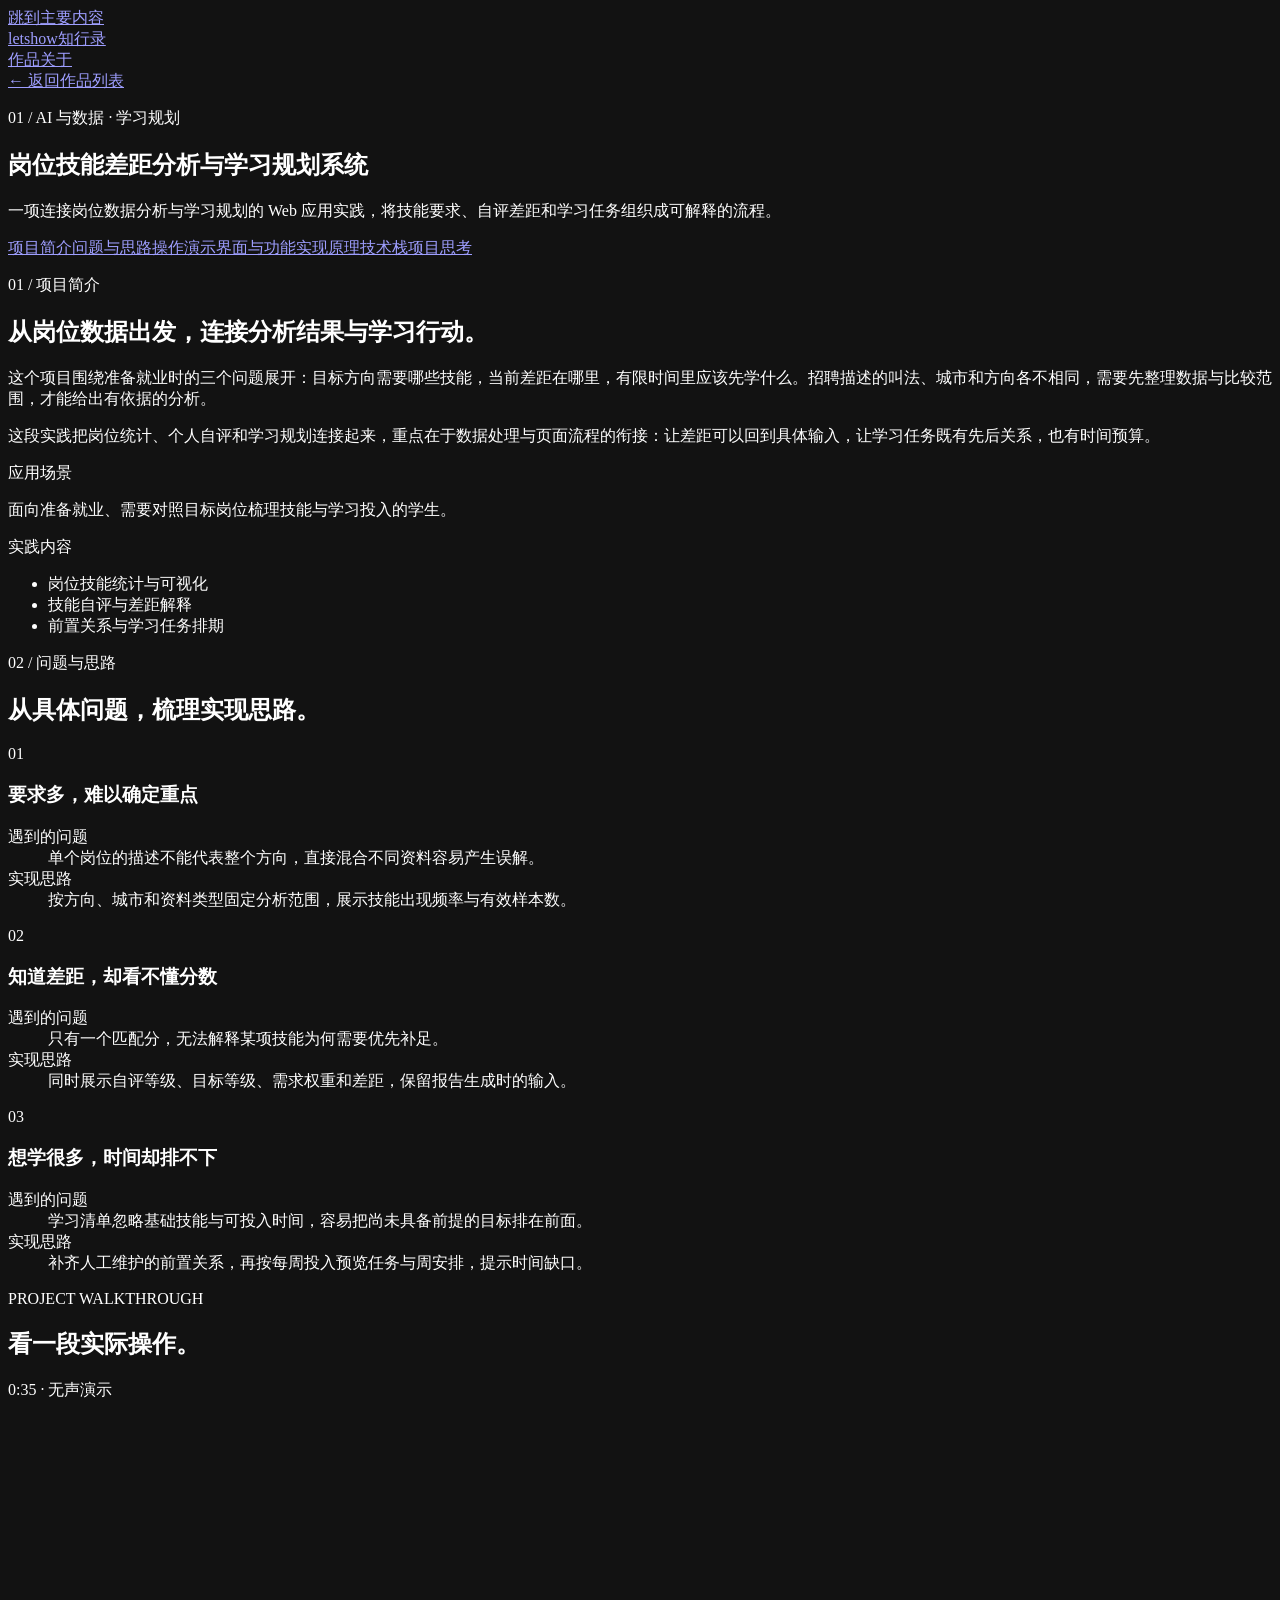
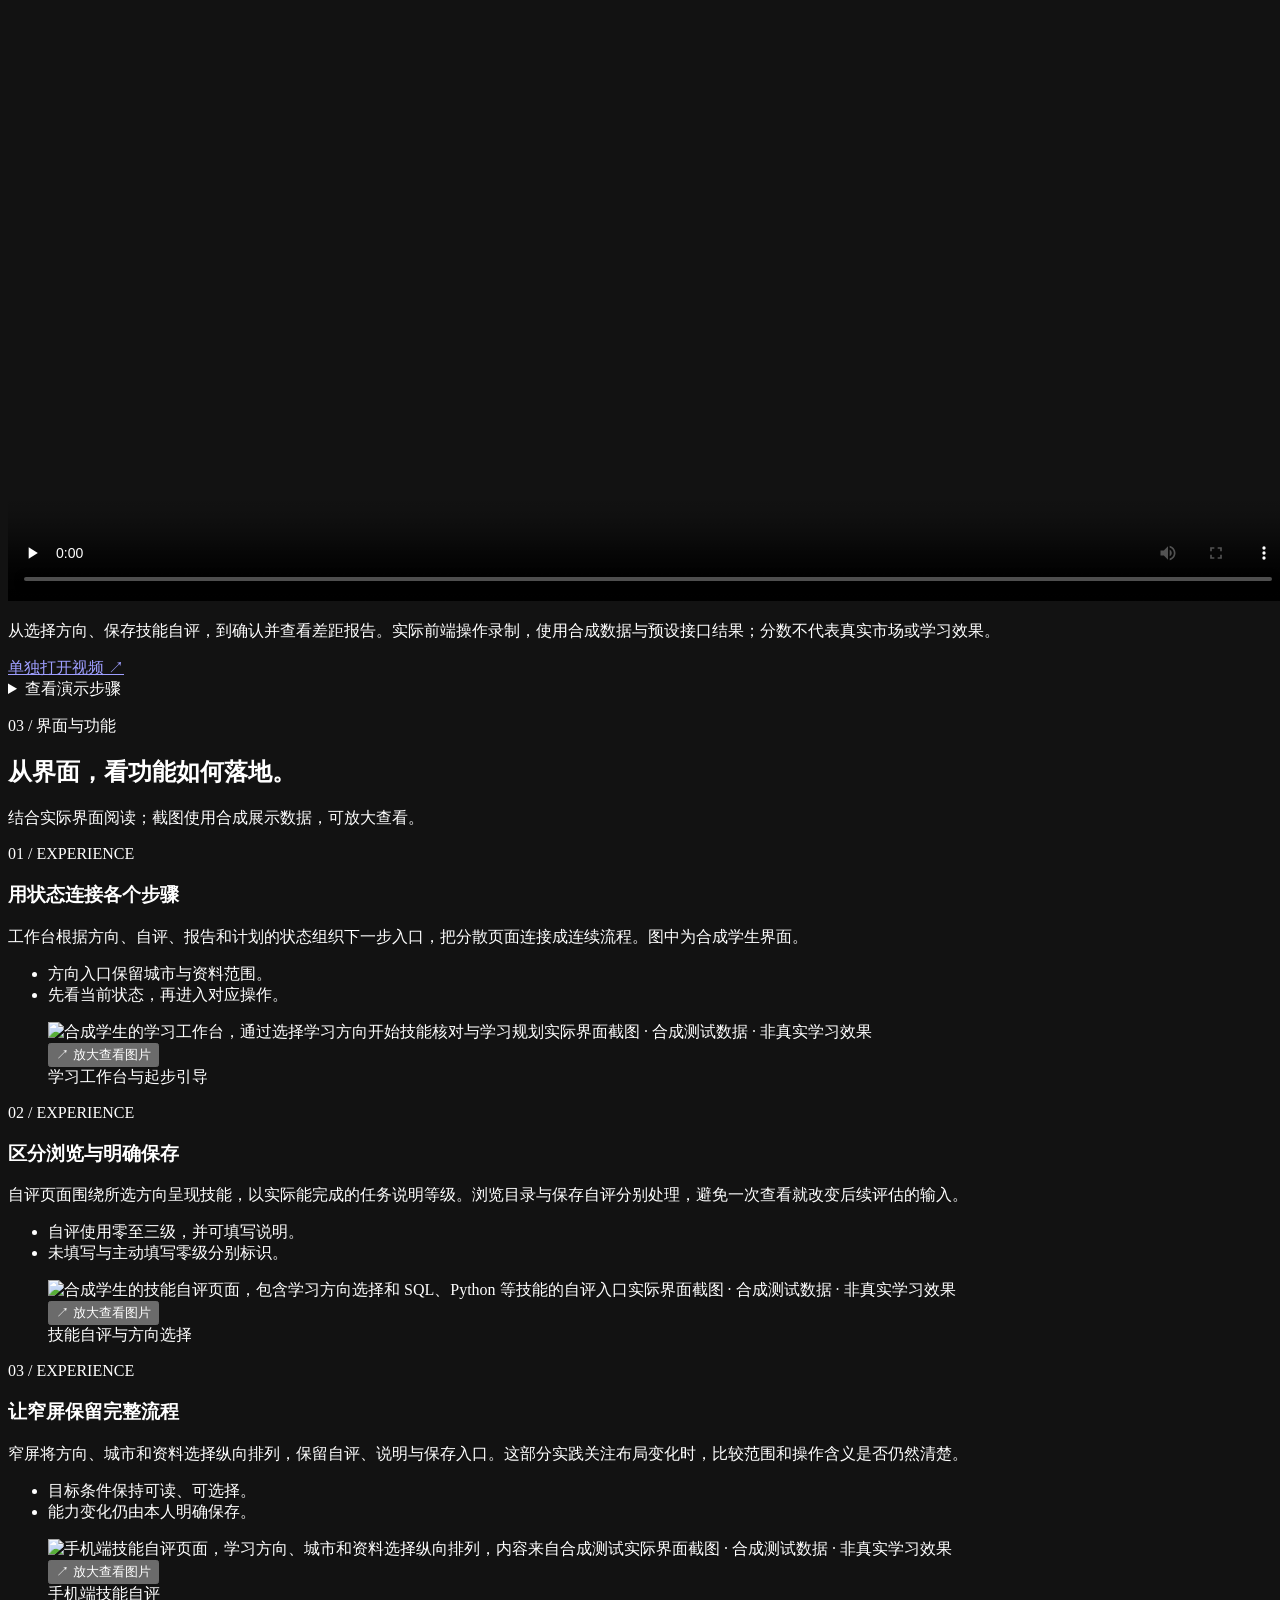
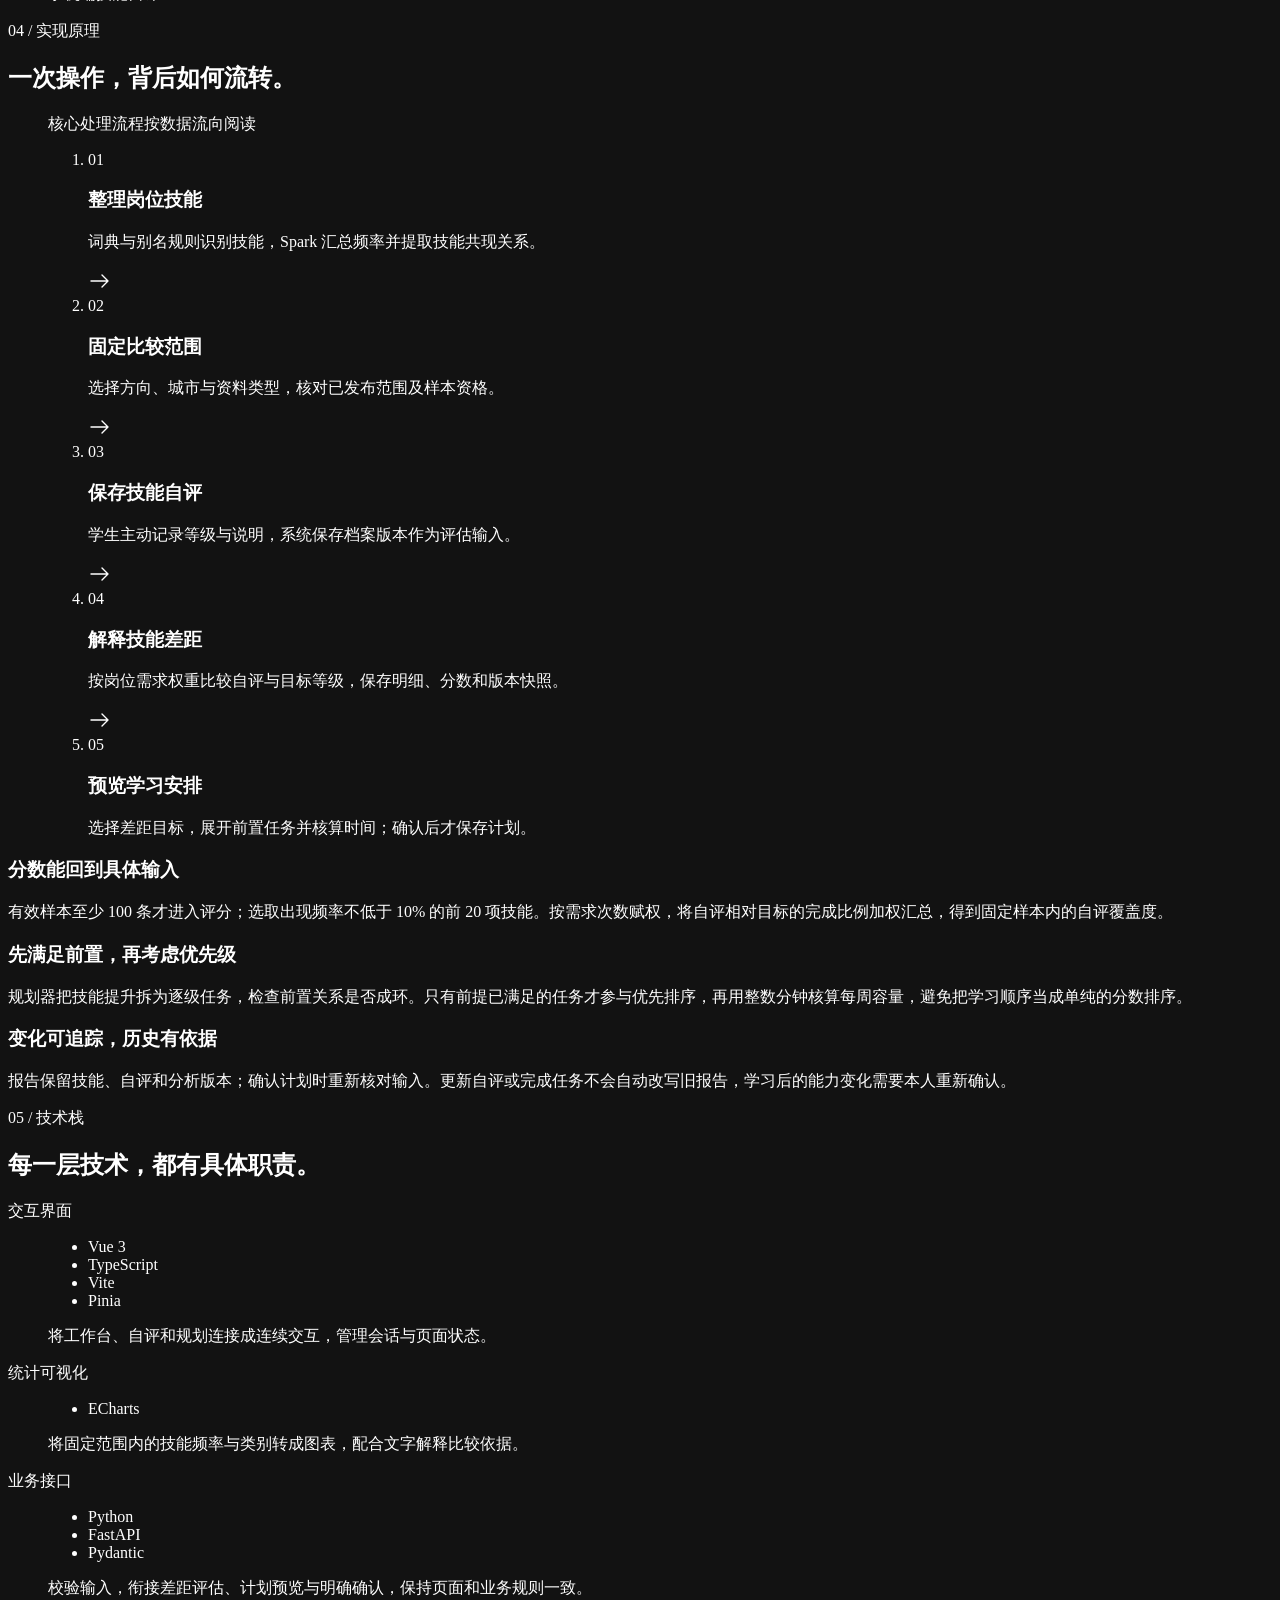
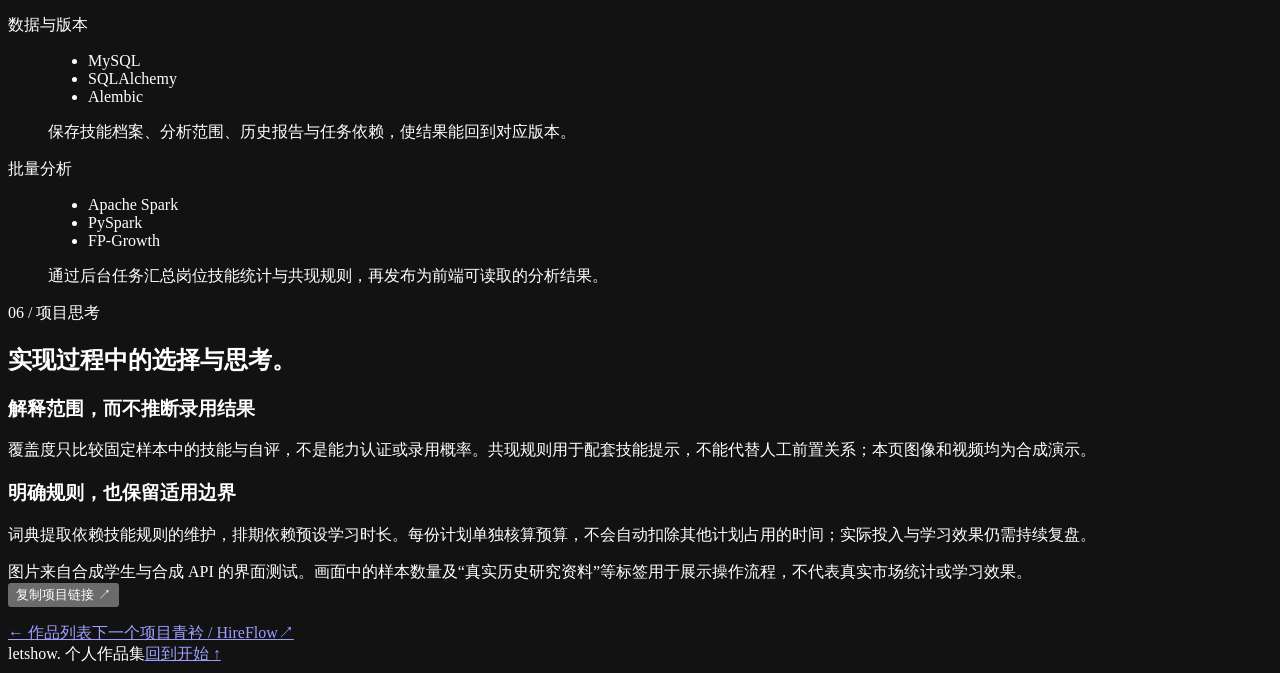
==== projects/bs/index.html @ d6e1fd22 "Refresh portfolio and project introductions" ====
<!DOCTYPE html><html lang="zh-CN"><head><meta charset="utf-8"><meta http-equiv="Content-Security-Policy" content="default-src 'self'; script-src 'self' 'sha256-/shXMr2OihsRv8CWag9vAklJfCwr9Tyyzj+A23+vwCA=' 'sha256-zLakd8B77ncjwmERFoytzZakohlbPKrEmWP+P48kZ+E='; script-src-attr 'none'; style-src 'self' 'unsafe-inline'; img-src 'self' data:; font-src 'self'; media-src 'self'; connect-src 'none'; object-src 'none'; frame-src 'none'; worker-src 'none'; base-uri 'self'; form-action 'none'"><meta name="referrer" content="no-referrer"><meta name="viewport" content="width=device-width, initial-scale=1"><meta name="color-scheme" content="dark"><meta name="theme-color" content="#171717"><meta name="description" content="一项连接岗位数据分析与学习规划的 Web 应用实践，将技能要求、自评差距和学习任务组织成可解释的流程。"><meta name="robots" content="noindex, nofollow"><meta property="og:type" content="website"><meta property="og:locale" content="zh_CN"><meta property="og:site_name" content="LetShow · 知行录"><meta property="og:title" content="岗位技能差距分析与学习规划系统 — 知行录 · LetShow"><meta property="og:description" content="一项连接岗位数据分析与学习规划的 Web 应用实践，将技能要求、自评差距和学习任务组织成可解释的流程。"><meta name="twitter:card" content="summary_large_image"><meta name="twitter:title" content="岗位技能差距分析与学习规划系统 — 知行录 · LetShow"><meta name="twitter:description" content="一项连接岗位数据分析与学习规划的 Web 应用实践，将技能要求、自评差距和学习任务组织成可解释的流程。"><link rel="canonical" href="https://chenc55.github.io/projects/bs/"><meta property="og:url" content="https://chenc55.github.io/projects/bs/"><meta property="og:image" content="https://chenc55.github.io/images/projects/bs/skills.jpg"><meta property="og:image:alt" content="合成学生的技能自评页面，包含学习方向选择和 SQL、Python 等技能的自评入口"><meta property="og:image:width" content="1265"><meta property="og:image:height" content="889"><meta name="twitter:image" content="https://chenc55.github.io/images/projects/bs/skills.jpg"><meta name="twitter:image:alt" content="合成学生的技能自评页面，包含学习方向选择和 SQL、Python 等技能的自评入口"><title>岗位技能差距分析与学习规划系统 — 知行录 · LetShow</title><link rel="icon" href="data:image/svg+xml,%3Csvg xmlns='http://www.w3.org/2000/svg' viewBox='0 0 32 32'%3E%3Crect width='32' height='32' rx='8' fill='%23ff7951'/%3E%3Cpath d='M10 8v16h14v-5h-9V8z' fill='%23101617'/%3E%3C/svg%3E"><link rel="stylesheet" href="/_astro/BaseLayout.BlM0MreG.css"><link rel="stylesheet" href="/_astro/_id_.DTfwZXMk.css"></head><body><a class="skip" href="#main-content">跳到主要内容</a><header class="header"><div class="wrap header-row"><a class="brand" href="/#top" aria-label="LetShow 知行录 首页"><span class="brand-mark" aria-hidden="true"><i></i><i></i><i></i><i></i></span><span class="brand-copy"><span>letshow</span><span class="brand-name-zh">知行录</span></span></a><nav class="nav" aria-label="主导航"><a class="nav-work" href="/#works">作品</a><a href="/#about">关于</a></nav></div></header><main id="main-content" tabindex="-1"><article class="wrap detail" data-project-detail aria-labelledby="detail-title"><a class="back-link" data-return-works href="/#works"><span aria-hidden="true">←</span> 返回作品列表</a><div class="detail-heading"><div><p class="eyebrow mono">01 / AI 与数据 · 学习规划</p><h1 id="detail-title">岗位技能差距分析与学习规划系统</h1></div><div class="detail-intro"><p>一项连接岗位数据分析与学习规划的 Web 应用实践，将技能要求、自评差距和学习任务组织成可解释的流程。</p></div></div><div class="case-study" data-astro-cid-xkkcabxo><nav class="case-nav" aria-label="项目介绍目录" data-astro-cid-xkkcabxo><a href="#background" data-astro-cid-xkkcabxo>项目简介</a><a href="#problems" data-astro-cid-xkkcabxo>问题与思路</a><a href="#demo" data-astro-cid-xkkcabxo>操作演示</a><a href="#experience" data-astro-cid-xkkcabxo>界面与功能</a><a href="#principle" data-astro-cid-xkkcabxo>实现原理</a><a href="#stack" data-astro-cid-xkkcabxo>技术栈</a><a href="#choices" data-astro-cid-xkkcabxo>项目思考</a></nav><section id="background" class="case-section case-overview" aria-labelledby="background-title" tabindex="-1" data-astro-cid-xkkcabxo><div class="case-narrative" data-astro-cid-xkkcabxo><p class="case-kicker mono" data-astro-cid-xkkcabxo>01 / 项目简介</p><h2 id="background-title" data-astro-cid-xkkcabxo><span data-astro-cid-xkkcabxo>从岗位数据出发，</span><span data-astro-cid-xkkcabxo>连接分析结果与学习行动。</span></h2><div class="case-prose" data-astro-cid-xkkcabxo><p data-astro-cid-xkkcabxo>这个项目围绕准备就业时的三个问题展开：目标方向需要哪些技能，当前差距在哪里，有限时间里应该先学什么。招聘描述的叫法、城市和方向各不相同，需要先整理数据与比较范围，才能给出有依据的分析。</p><p data-astro-cid-xkkcabxo>这段实践把岗位统计、个人自评和学习规划连接起来，重点在于数据处理与页面流程的衔接：让差距可以回到具体输入，让学习任务既有先后关系，也有时间预算。</p></div></div><aside class="case-brief" aria-label="应用场景与实践内容" data-astro-cid-xkkcabxo><p class="case-label" data-astro-cid-xkkcabxo>应用场景</p><p class="case-audience" data-astro-cid-xkkcabxo>面向准备就业、需要对照目标岗位梳理技能与学习投入的学生。</p><p class="case-label case-brief-label" data-astro-cid-xkkcabxo>实践内容</p><ul class="case-capabilities" role="list" data-astro-cid-xkkcabxo><li data-astro-cid-xkkcabxo>岗位技能统计与可视化</li><li data-astro-cid-xkkcabxo>技能自评与差距解释</li><li data-astro-cid-xkkcabxo>前置关系与学习任务排期</li></ul></aside></section><section id="problems" class="case-section" aria-labelledby="problems-title" tabindex="-1" data-astro-cid-xkkcabxo><div class="case-section-heading" data-astro-cid-xkkcabxo><p class="case-kicker mono" data-astro-cid-xkkcabxo>02 / 问题与思路</p><h2 id="problems-title" data-astro-cid-xkkcabxo>从具体问题，梳理实现思路。</h2></div><div class="case-problems" data-astro-cid-xkkcabxo><article class="case-problem" data-astro-cid-xkkcabxo><span class="case-number mono" aria-hidden="true" data-astro-cid-xkkcabxo>01</span><h3 data-astro-cid-xkkcabxo>要求多，难以确定重点</h3><dl data-astro-cid-xkkcabxo><dt data-astro-cid-xkkcabxo>遇到的问题</dt><dd data-astro-cid-xkkcabxo>单个岗位的描述不能代表整个方向，直接混合不同资料容易产生误解。</dd><dt class="solution-label" data-astro-cid-xkkcabxo>实现思路</dt><dd data-astro-cid-xkkcabxo>按方向、城市和资料类型固定分析范围，展示技能出现频率与有效样本数。</dd></dl></article><article class="case-problem" data-astro-cid-xkkcabxo><span class="case-number mono" aria-hidden="true" data-astro-cid-xkkcabxo>02</span><h3 data-astro-cid-xkkcabxo>知道差距，却看不懂分数</h3><dl data-astro-cid-xkkcabxo><dt data-astro-cid-xkkcabxo>遇到的问题</dt><dd data-astro-cid-xkkcabxo>只有一个匹配分，无法解释某项技能为何需要优先补足。</dd><dt class="solution-label" data-astro-cid-xkkcabxo>实现思路</dt><dd data-astro-cid-xkkcabxo>同时展示自评等级、目标等级、需求权重和差距，保留报告生成时的输入。</dd></dl></article><article class="case-problem" data-astro-cid-xkkcabxo><span class="case-number mono" aria-hidden="true" data-astro-cid-xkkcabxo>03</span><h3 data-astro-cid-xkkcabxo>想学很多，时间却排不下</h3><dl data-astro-cid-xkkcabxo><dt data-astro-cid-xkkcabxo>遇到的问题</dt><dd data-astro-cid-xkkcabxo>学习清单忽略基础技能与可投入时间，容易把尚未具备前提的目标排在前面。</dd><dt class="solution-label" data-astro-cid-xkkcabxo>实现思路</dt><dd data-astro-cid-xkkcabxo>补齐人工维护的前置关系，再按每周投入预览任务与周安排，提示时间缺口。</dd></dl></article></div></section><div id="demo" class="case-demo" tabindex="-1" data-astro-cid-xkkcabxo><section class="project-video" aria-labelledby="video-heading"><div class="video-heading"><div><p class="eyebrow mono">PROJECT WALKTHROUGH</p><h2 id="video-heading">看一段实际操作。</h2></div><span class="video-meta">0:35 · 无声演示</span></div><video controls playsinline preload="none" poster="/images/projects/bs/demo-poster.jpg" width="1280" height="800" aria-label="岗位技能差距分析与学习规划系统操作演示" aria-describedby="video-description"><source src="/videos/projects/bs/preview.mp4" type="video/mp4"><track kind="captions" src="/videos/projects/bs/preview.vtt" srclang="zh" label="中文步骤说明">当前浏览器无法播放视频，可<a href="/videos/projects/bs/preview.mp4">打开 MP4 视频</a>，或阅读下方演示步骤。</video><div class="video-caption"><p id="video-description">从选择方向、保存技能自评，到确认并查看差距报告。实际前端操作录制，使用合成数据与预设接口结果；分数不代表真实市场或学习效果。</p><a class="video-direct" href="/videos/projects/bs/preview.mp4">单独打开视频 <span aria-hidden="true">↗</span></a></div><details class="video-transcript"><summary>查看演示步骤</summary><ol><li>从学习工作台选择“后端开发（合成演示）”，进入相关技能清单。</li><li>将目标资料切换为模拟演示资料，打开 SQL 自评，主动选择等级并保存。</li><li>核对评估范围与技能输入，确认生成模拟报告。</li><li>查看报告概览及技能明细，对照当前自评与目标等级。</li></ol></details></section></div><section id="experience" class="case-section" aria-labelledby="experience-title" tabindex="-1" data-astro-cid-xkkcabxo><div class="case-section-heading" data-astro-cid-xkkcabxo><p class="case-kicker mono" data-astro-cid-xkkcabxo>03 / 界面与功能</p><h2 id="experience-title" data-astro-cid-xkkcabxo>从界面，看功能如何落地。</h2><p data-astro-cid-xkkcabxo>结合实际界面阅读；截图使用合成展示数据，可放大查看。</p></div><div class="case-walkthrough" data-astro-cid-xkkcabxo><article class="case-scene" aria-labelledby="scene-1" data-astro-cid-xkkcabxo><div class="case-scene-copy" data-astro-cid-xkkcabxo><p class="case-number mono" data-astro-cid-xkkcabxo>01 / EXPERIENCE</p><h3 id="scene-1" data-astro-cid-xkkcabxo>用状态连接各个步骤</h3><p data-astro-cid-xkkcabxo>工作台根据方向、自评、报告和计划的状态组织下一步入口，把分散页面连接成连续流程。图中为合成学生界面。</p><ul class="case-points" role="list" data-astro-cid-xkkcabxo><li data-astro-cid-xkkcabxo>方向入口保留城市与资料范围。</li><li data-astro-cid-xkkcabxo>先看当前状态，再进入对应操作。</li></ul></div><div class="case-scene-media" data-astro-cid-xkkcabxo><div data-artwork-viewer><figure class="detail-art" aria-label="岗位技能差距分析与学习规划系统：学习工作台与起步引导"><div class="artwork-trigger-area"><div class="art art-media" data-artwork="bs"><img class="art-image" src="/images/projects/bs/workspace.jpg" alt="合成学生的学习工作台，通过选择学习方向开始技能核对与学习规划" width="1265" height="712" loading="lazy" decoding="async"><span class="art-media-label">实际界面截图 · 合成测试数据 · 非真实学习效果</span></div><button class="artwork-open" data-artwork-open type="button" hidden aria-haspopup="dialog" aria-controls="artwork-bs-2" aria-expanded="false" aria-label="放大查看岗位技能差距分析与学习规划系统：学习工作台与起步引导"><span class="artwork-open-label"><span aria-hidden="true">↗</span> 放大查看图片</span></button></div><figcaption class="artwork-caption">学习工作台与起步引导</figcaption></figure><dialog class="artwork-dialog" data-artwork-dialog id="artwork-bs-2" aria-labelledby="artwork-bs-2-title" aria-describedby="artwork-bs-2-description"><div class="artwork-dialog-panel"><header class="artwork-dialog-header"><div><h2 id="artwork-bs-2-title">学习工作台与起步引导</h2><p id="artwork-bs-2-description">实际界面截图 · 合成测试数据 · 非真实学习效果</p></div><button class="artwork-close" data-artwork-close type="button" autofocus>关闭 <span aria-hidden="true">×</span></button></header><div class="artwork-dialog-art"><div class="art art-media" data-artwork="bs"><img class="art-image" src="/images/projects/bs/workspace.jpg" alt="合成学生的学习工作台，通过选择学习方向开始技能核对与学习规划" width="1265" height="712" loading="eager" decoding="async"><span class="art-media-label">实际界面截图 · 合成测试数据 · 非真实学习效果</span></div></div></div></dialog></div><script type="module">function e(e){let t=Array.from(e.querySelectorAll(`a[data-return-works]`)),n=e.querySelector(`a[data-next-project]`),r=n?new URL(n.href):null,i=new Set([`web`,`desktop`]),a=()=>{let e=new URLSearchParams(location.search).getAll(`from`),a=e.length===1&&i.has(e[0])?e[0]:`all`,o=new URL(`/#works`,location.origin);if(a!==`all`&&o.searchParams.set(`category`,a),t.forEach(e=>{e.href=`${o.pathname}${o.search}${o.hash}`}),n&&r&&r.origin===location.origin&&r.pathname.startsWith(`/projects/`)){let e=new URL(r.href);a===`all`?e.searchParams.delete(`from`):e.searchParams.set(`from`,a),n.href=`${e.pathname}${e.search}${e.hash}`}};a(),window.addEventListener(`popstate`,a),window.addEventListener(`pageshow`,e=>{e.persisted&&a()})}function t(e){let t=e.querySelector(`[data-project-share]`),n=t?.querySelector(`[data-copy-project]`),r=t?.querySelector(`[data-share-status]`),i=t?.querySelector(`[data-share-fallback]`),a=t?.querySelector(`[data-share-url]`);if(!t||!n||!r||!i||!a)return;let o=new URL(location.pathname,location.origin).href;a.value=o,n.addEventListener(`click`,async()=>{n.disabled=!0,r.textContent=``;try{if(!navigator.clipboard?.writeText)throw Error(`clipboard_unavailable`);await navigator.clipboard.writeText(o),i.hidden=!0,r.textContent=`项目链接已复制。`}catch{i.hidden=!1,r.textContent=`请复制下方已选中的链接。`,a.focus(),a.select()}finally{n.disabled=!1}}),t.hidden=!1}function n(e){let t=e.querySelector(`button[data-artwork-open]`),n=e.querySelector(`dialog[data-artwork-dialog]`),r=n?.querySelector(`button[data-artwork-close]`),i=n?.getAttribute(`aria-labelledby`),a=n?.getAttribute(`aria-describedby`),o=i?document.getElementById(i):null,s=a?document.getElementById(a):null;if(!t||!n||!r||!n.id||t.getAttribute(`aria-controls`)!==n.id||!o||!s||!n.contains(o)||!n.contains(s)||!e.querySelector(`.detail-art [data-artwork]`)||!n.querySelector(`.artwork-dialog-art [data-artwork]`)||typeof n.showModal!=`function`||typeof n.close!=`function`)return;let c,l=!1,u=!0,d=()=>{c=void 0},f=e=>{let t=n.getBoundingClientRect();return e.clientX<t.left||e.clientX>t.right||e.clientY<t.top||e.clientY>t.bottom};t.addEventListener(`click`,()=>{l||n.open||!n.isConnected||(d(),u=!0,n.showModal(),t.setAttribute(`aria-expanded`,`true`))}),r.addEventListener(`click`,()=>{n.open&&n.close()}),n.addEventListener(`pointerdown`,e=>{d(),n.open&&e.isPrimary&&e.button===0&&e.target===n&&f(e)&&(c=e.pointerId)}),n.addEventListener(`pointerup`,e=>{let t=c===e.pointerId;d(),n.open&&t&&e.isPrimary&&e.button===0&&e.target===n&&f(e)&&n.close()}),n.addEventListener(`pointercancel`,d),n.addEventListener(`cancel`,d),n.addEventListener(`close`,()=>{n.open||(d(),t.setAttribute(`aria-expanded`,`false`),u&&!l&&!document.hidden&&t.isConnected&&t.focus({preventScroll:!0}))}),window.addEventListener(`blur`,d),window.addEventListener(`pagehide`,()=>{l=!0,u=!1,d(),t.setAttribute(`aria-expanded`,`false`),n.open&&n.close()}),window.addEventListener(`pageshow`,()=>{l=!1,d(),t.setAttribute(`aria-expanded`,String(n.open))}),t.hidden=!1}var r=document.querySelector(`[data-project-detail]`);r&&(e(r),t(r)),document.querySelectorAll(`[data-artwork-viewer]`).forEach(n);</script></div></article><article class="case-scene" aria-labelledby="scene-2" data-astro-cid-xkkcabxo><div class="case-scene-copy" data-astro-cid-xkkcabxo><p class="case-number mono" data-astro-cid-xkkcabxo>02 / EXPERIENCE</p><h3 id="scene-2" data-astro-cid-xkkcabxo>区分浏览与明确保存</h3><p data-astro-cid-xkkcabxo>自评页面围绕所选方向呈现技能，以实际能完成的任务说明等级。浏览目录与保存自评分别处理，避免一次查看就改变后续评估的输入。</p><ul class="case-points" role="list" data-astro-cid-xkkcabxo><li data-astro-cid-xkkcabxo>自评使用零至三级，并可填写说明。</li><li data-astro-cid-xkkcabxo>未填写与主动填写零级分别标识。</li></ul></div><div class="case-scene-media" data-astro-cid-xkkcabxo><div data-artwork-viewer><figure class="detail-art" aria-label="岗位技能差距分析与学习规划系统：技能自评与方向选择"><div class="artwork-trigger-area"><div class="art art-media" data-artwork="bs"><img class="art-image" src="/images/projects/bs/skills.jpg" alt="合成学生的技能自评页面，包含学习方向选择和 SQL、Python 等技能的自评入口" width="1265" height="889" loading="lazy" decoding="async"><span class="art-media-label">实际界面截图 · 合成测试数据 · 非真实学习效果</span></div><button class="artwork-open" data-artwork-open type="button" hidden aria-haspopup="dialog" aria-controls="artwork-bs-1" aria-expanded="false" aria-label="放大查看岗位技能差距分析与学习规划系统：技能自评与方向选择"><span class="artwork-open-label"><span aria-hidden="true">↗</span> 放大查看图片</span></button></div><figcaption class="artwork-caption">技能自评与方向选择</figcaption></figure><dialog class="artwork-dialog" data-artwork-dialog id="artwork-bs-1" aria-labelledby="artwork-bs-1-title" aria-describedby="artwork-bs-1-description"><div class="artwork-dialog-panel"><header class="artwork-dialog-header"><div><h2 id="artwork-bs-1-title">技能自评与方向选择</h2><p id="artwork-bs-1-description">实际界面截图 · 合成测试数据 · 非真实学习效果</p></div><button class="artwork-close" data-artwork-close type="button" autofocus>关闭 <span aria-hidden="true">×</span></button></header><div class="artwork-dialog-art"><div class="art art-media" data-artwork="bs"><img class="art-image" src="/images/projects/bs/skills.jpg" alt="合成学生的技能自评页面，包含学习方向选择和 SQL、Python 等技能的自评入口" width="1265" height="889" loading="eager" decoding="async"><span class="art-media-label">实际界面截图 · 合成测试数据 · 非真实学习效果</span></div></div></div></dialog></div></div></article><article class="case-scene" aria-labelledby="scene-3" data-astro-cid-xkkcabxo><div class="case-scene-copy" data-astro-cid-xkkcabxo><p class="case-number mono" data-astro-cid-xkkcabxo>03 / EXPERIENCE</p><h3 id="scene-3" data-astro-cid-xkkcabxo>让窄屏保留完整流程</h3><p data-astro-cid-xkkcabxo>窄屏将方向、城市和资料选择纵向排列，保留自评、说明与保存入口。这部分实践关注布局变化时，比较范围和操作含义是否仍然清楚。</p><ul class="case-points" role="list" data-astro-cid-xkkcabxo><li data-astro-cid-xkkcabxo>目标条件保持可读、可选择。</li><li data-astro-cid-xkkcabxo>能力变化仍由本人明确保存。</li></ul></div><div class="case-scene-media" data-astro-cid-xkkcabxo><div data-artwork-viewer><figure class="detail-art" aria-label="岗位技能差距分析与学习规划系统：手机端技能自评"><div class="artwork-trigger-area"><div class="art art-media art-media-portrait" data-artwork="bs"><img class="art-image" src="/images/projects/bs/skills-mobile.jpg" alt="手机端技能自评页面，学习方向、城市和资料选择纵向排列，内容来自合成测试" width="375" height="812" loading="lazy" decoding="async"><span class="art-media-label">实际界面截图 · 合成测试数据 · 非真实学习效果</span></div><button class="artwork-open" data-artwork-open type="button" hidden aria-haspopup="dialog" aria-controls="artwork-bs-3" aria-expanded="false" aria-label="放大查看岗位技能差距分析与学习规划系统：手机端技能自评"><span class="artwork-open-label"><span aria-hidden="true">↗</span> 放大查看图片</span></button></div><figcaption class="artwork-caption">手机端技能自评</figcaption></figure><dialog class="artwork-dialog" data-artwork-dialog id="artwork-bs-3" aria-labelledby="artwork-bs-3-title" aria-describedby="artwork-bs-3-description"><div class="artwork-dialog-panel"><header class="artwork-dialog-header"><div><h2 id="artwork-bs-3-title">手机端技能自评</h2><p id="artwork-bs-3-description">实际界面截图 · 合成测试数据 · 非真实学习效果</p></div><button class="artwork-close" data-artwork-close type="button" autofocus>关闭 <span aria-hidden="true">×</span></button></header><div class="artwork-dialog-art"><div class="art art-media art-media-portrait" data-artwork="bs"><img class="art-image" src="/images/projects/bs/skills-mobile.jpg" alt="手机端技能自评页面，学习方向、城市和资料选择纵向排列，内容来自合成测试" width="375" height="812" loading="eager" decoding="async"><span class="art-media-label">实际界面截图 · 合成测试数据 · 非真实学习效果</span></div></div></div></dialog></div></div></article></div></section><section id="principle" class="case-section" aria-labelledby="principle-title" tabindex="-1" data-astro-cid-xkkcabxo><div class="case-section-heading" data-astro-cid-xkkcabxo><p class="case-kicker mono" data-astro-cid-xkkcabxo>04 / 实现原理</p><h2 id="principle-title" data-astro-cid-xkkcabxo>一次操作，背后如何流转。</h2></div><figure class="case-flow" aria-labelledby="flow-caption" data-astro-cid-xkkcabxo><figcaption id="flow-caption" data-astro-cid-xkkcabxo><span class="flow-dot" aria-hidden="true" data-astro-cid-xkkcabxo></span>核心处理流程<span class="flow-caption-note" data-astro-cid-xkkcabxo>按数据流向阅读</span></figcaption><ol class="flow-steps" role="list" style="--flow-count: 5" data-astro-cid-xkkcabxo><li class="flow-step" data-astro-cid-xkkcabxo><span class="flow-index mono" aria-hidden="true" data-astro-cid-xkkcabxo>01</span><h3 data-astro-cid-xkkcabxo>整理岗位技能</h3><p data-astro-cid-xkkcabxo>词典与别名规则识别技能，Spark 汇总频率并提取技能共现关系。</p><svg class="flow-arrow" width="24" height="24" viewBox="0 0 24 24" fill="none" aria-hidden="true" data-astro-cid-xkkcabxo><path d="M3 12h17m-6-6 6 6-6 6" stroke="currentColor" stroke-width="1.4" stroke-linecap="round" stroke-linejoin="round" data-astro-cid-xkkcabxo></path></svg></li><li class="flow-step" data-astro-cid-xkkcabxo><span class="flow-index mono" aria-hidden="true" data-astro-cid-xkkcabxo>02</span><h3 data-astro-cid-xkkcabxo>固定比较范围</h3><p data-astro-cid-xkkcabxo>选择方向、城市与资料类型，核对已发布范围及样本资格。</p><svg class="flow-arrow" width="24" height="24" viewBox="0 0 24 24" fill="none" aria-hidden="true" data-astro-cid-xkkcabxo><path d="M3 12h17m-6-6 6 6-6 6" stroke="currentColor" stroke-width="1.4" stroke-linecap="round" stroke-linejoin="round" data-astro-cid-xkkcabxo></path></svg></li><li class="flow-step" data-astro-cid-xkkcabxo><span class="flow-index mono" aria-hidden="true" data-astro-cid-xkkcabxo>03</span><h3 data-astro-cid-xkkcabxo>保存技能自评</h3><p data-astro-cid-xkkcabxo>学生主动记录等级与说明，系统保存档案版本作为评估输入。</p><svg class="flow-arrow" width="24" height="24" viewBox="0 0 24 24" fill="none" aria-hidden="true" data-astro-cid-xkkcabxo><path d="M3 12h17m-6-6 6 6-6 6" stroke="currentColor" stroke-width="1.4" stroke-linecap="round" stroke-linejoin="round" data-astro-cid-xkkcabxo></path></svg></li><li class="flow-step" data-astro-cid-xkkcabxo><span class="flow-index mono" aria-hidden="true" data-astro-cid-xkkcabxo>04</span><h3 data-astro-cid-xkkcabxo>解释技能差距</h3><p data-astro-cid-xkkcabxo>按岗位需求权重比较自评与目标等级，保存明细、分数和版本快照。</p><svg class="flow-arrow" width="24" height="24" viewBox="0 0 24 24" fill="none" aria-hidden="true" data-astro-cid-xkkcabxo><path d="M3 12h17m-6-6 6 6-6 6" stroke="currentColor" stroke-width="1.4" stroke-linecap="round" stroke-linejoin="round" data-astro-cid-xkkcabxo></path></svg></li><li class="flow-step" data-astro-cid-xkkcabxo><span class="flow-index mono" aria-hidden="true" data-astro-cid-xkkcabxo>05</span><h3 data-astro-cid-xkkcabxo>预览学习安排</h3><p data-astro-cid-xkkcabxo>选择差距目标，展开前置任务并核算时间；确认后才保存计划。</p></li></ol></figure><div class="case-principles" data-astro-cid-xkkcabxo><article data-astro-cid-xkkcabxo><h3 data-astro-cid-xkkcabxo>分数能回到具体输入</h3><p data-astro-cid-xkkcabxo>有效样本至少 100 条才进入评分；选取出现频率不低于 10% 的前 20 项技能。按需求次数赋权，将自评相对目标的完成比例加权汇总，得到固定样本内的自评覆盖度。</p></article><article data-astro-cid-xkkcabxo><h3 data-astro-cid-xkkcabxo>先满足前置，再考虑优先级</h3><p data-astro-cid-xkkcabxo>规划器把技能提升拆为逐级任务，检查前置关系是否成环。只有前提已满足的任务才参与优先排序，再用整数分钟核算每周容量，避免把学习顺序当成单纯的分数排序。</p></article><article data-astro-cid-xkkcabxo><h3 data-astro-cid-xkkcabxo>变化可追踪，历史有依据</h3><p data-astro-cid-xkkcabxo>报告保留技能、自评和分析版本；确认计划时重新核对输入。更新自评或完成任务不会自动改写旧报告，学习后的能力变化需要本人重新确认。</p></article></div></section><section id="stack" class="case-section" aria-labelledby="stack-title" tabindex="-1" data-astro-cid-xkkcabxo><div class="case-section-heading" data-astro-cid-xkkcabxo><p class="case-kicker mono" data-astro-cid-xkkcabxo>05 / 技术栈</p><h2 id="stack-title" data-astro-cid-xkkcabxo>每一层技术，都有具体职责。</h2></div><dl class="case-stack" data-astro-cid-xkkcabxo><div class="stack-row" data-astro-cid-xkkcabxo><dt data-astro-cid-xkkcabxo>交互界面</dt><dd data-astro-cid-xkkcabxo><ul class="stack-tools" role="list" data-astro-cid-xkkcabxo><li data-astro-cid-xkkcabxo>Vue 3</li><li data-astro-cid-xkkcabxo>TypeScript</li><li data-astro-cid-xkkcabxo>Vite</li><li data-astro-cid-xkkcabxo>Pinia</li></ul><p data-astro-cid-xkkcabxo>将工作台、自评和规划连接成连续交互，管理会话与页面状态。</p></dd></div><div class="stack-row" data-astro-cid-xkkcabxo><dt data-astro-cid-xkkcabxo>统计可视化</dt><dd data-astro-cid-xkkcabxo><ul class="stack-tools" role="list" data-astro-cid-xkkcabxo><li data-astro-cid-xkkcabxo>ECharts</li></ul><p data-astro-cid-xkkcabxo>将固定范围内的技能频率与类别转成图表，配合文字解释比较依据。</p></dd></div><div class="stack-row" data-astro-cid-xkkcabxo><dt data-astro-cid-xkkcabxo>业务接口</dt><dd data-astro-cid-xkkcabxo><ul class="stack-tools" role="list" data-astro-cid-xkkcabxo><li data-astro-cid-xkkcabxo>Python</li><li data-astro-cid-xkkcabxo>FastAPI</li><li data-astro-cid-xkkcabxo>Pydantic</li></ul><p data-astro-cid-xkkcabxo>校验输入，衔接差距评估、计划预览与明确确认，保持页面和业务规则一致。</p></dd></div><div class="stack-row" data-astro-cid-xkkcabxo><dt data-astro-cid-xkkcabxo>数据与版本</dt><dd data-astro-cid-xkkcabxo><ul class="stack-tools" role="list" data-astro-cid-xkkcabxo><li data-astro-cid-xkkcabxo>MySQL</li><li data-astro-cid-xkkcabxo>SQLAlchemy</li><li data-astro-cid-xkkcabxo>Alembic</li></ul><p data-astro-cid-xkkcabxo>保存技能档案、分析范围、历史报告与任务依赖，使结果能回到对应版本。</p></dd></div><div class="stack-row" data-astro-cid-xkkcabxo><dt data-astro-cid-xkkcabxo>批量分析</dt><dd data-astro-cid-xkkcabxo><ul class="stack-tools" role="list" data-astro-cid-xkkcabxo><li data-astro-cid-xkkcabxo>Apache Spark</li><li data-astro-cid-xkkcabxo>PySpark</li><li data-astro-cid-xkkcabxo>FP-Growth</li></ul><p data-astro-cid-xkkcabxo>通过后台任务汇总岗位技能统计与共现规则，再发布为前端可读取的分析结果。</p></dd></div></dl></section><section id="choices" class="case-section" aria-labelledby="choices-title" tabindex="-1" data-astro-cid-xkkcabxo><div class="case-section-heading" data-astro-cid-xkkcabxo><p class="case-kicker mono" data-astro-cid-xkkcabxo>06 / 项目思考</p><h2 id="choices-title" data-astro-cid-xkkcabxo>实现过程中的选择与思考。</h2></div><div class="case-choices" data-astro-cid-xkkcabxo><article data-astro-cid-xkkcabxo><h3 data-astro-cid-xkkcabxo>解释范围，而不推断录用结果</h3><p data-astro-cid-xkkcabxo>覆盖度只比较固定样本中的技能与自评，不是能力认证或录用概率。共现规则用于配套技能提示，不能代替人工前置关系；本页图像和视频均为合成演示。</p></article><article data-astro-cid-xkkcabxo><h3 data-astro-cid-xkkcabxo>明确规则，也保留适用边界</h3><p data-astro-cid-xkkcabxo>词典提取依赖技能规则的维护，排期依赖预设学习时长。每份计划单独核算预算，不会自动扣除其他计划占用的时间；实际投入与学习效果仍需持续复盘。</p></article></div></section></div><aside class="detail-note" aria-label="展示说明">图片来自合成学生与合成 API 的界面测试。画面中的样本数量及“真实历史研究资料”等标签用于展示操作流程，不代表真实市场统计或学习效果。</aside><div class="project-share" data-project-share hidden><button type="button" class="outline-link" data-copy-project>复制项目链接 <span aria-hidden="true">↗</span></button><p class="share-status" data-share-status role="status" aria-live="polite" aria-atomic="true"></p><div class="share-fallback" data-share-fallback hidden><label for="project-share-url">项目链接</label><input id="project-share-url" data-share-url type="url" readonly></div></div><nav class="detail-next" aria-label="项目浏览"><a class="back-link" data-return-works href="/#works"><span aria-hidden="true">←</span> 作品列表</a><a class="next-project" data-next-project href="/projects/hireflow/" aria-label="下一个项目：青衿 / HireFlow"><span class="next-label">下一个项目</span><span class="next-name">青衿 / HireFlow<span class="next-arrow" aria-hidden="true">↗</span></span></a></nav></article></main><footer class="footer"><div class="wrap"><div class="footer-row"><span class="footer-signature">letshow<span class="accent">.</span> <span class="muted">个人作品集</span></span><a href="/#top">回到开始 <span aria-hidden="true">↑</span></a></div></div></footer></body></html>
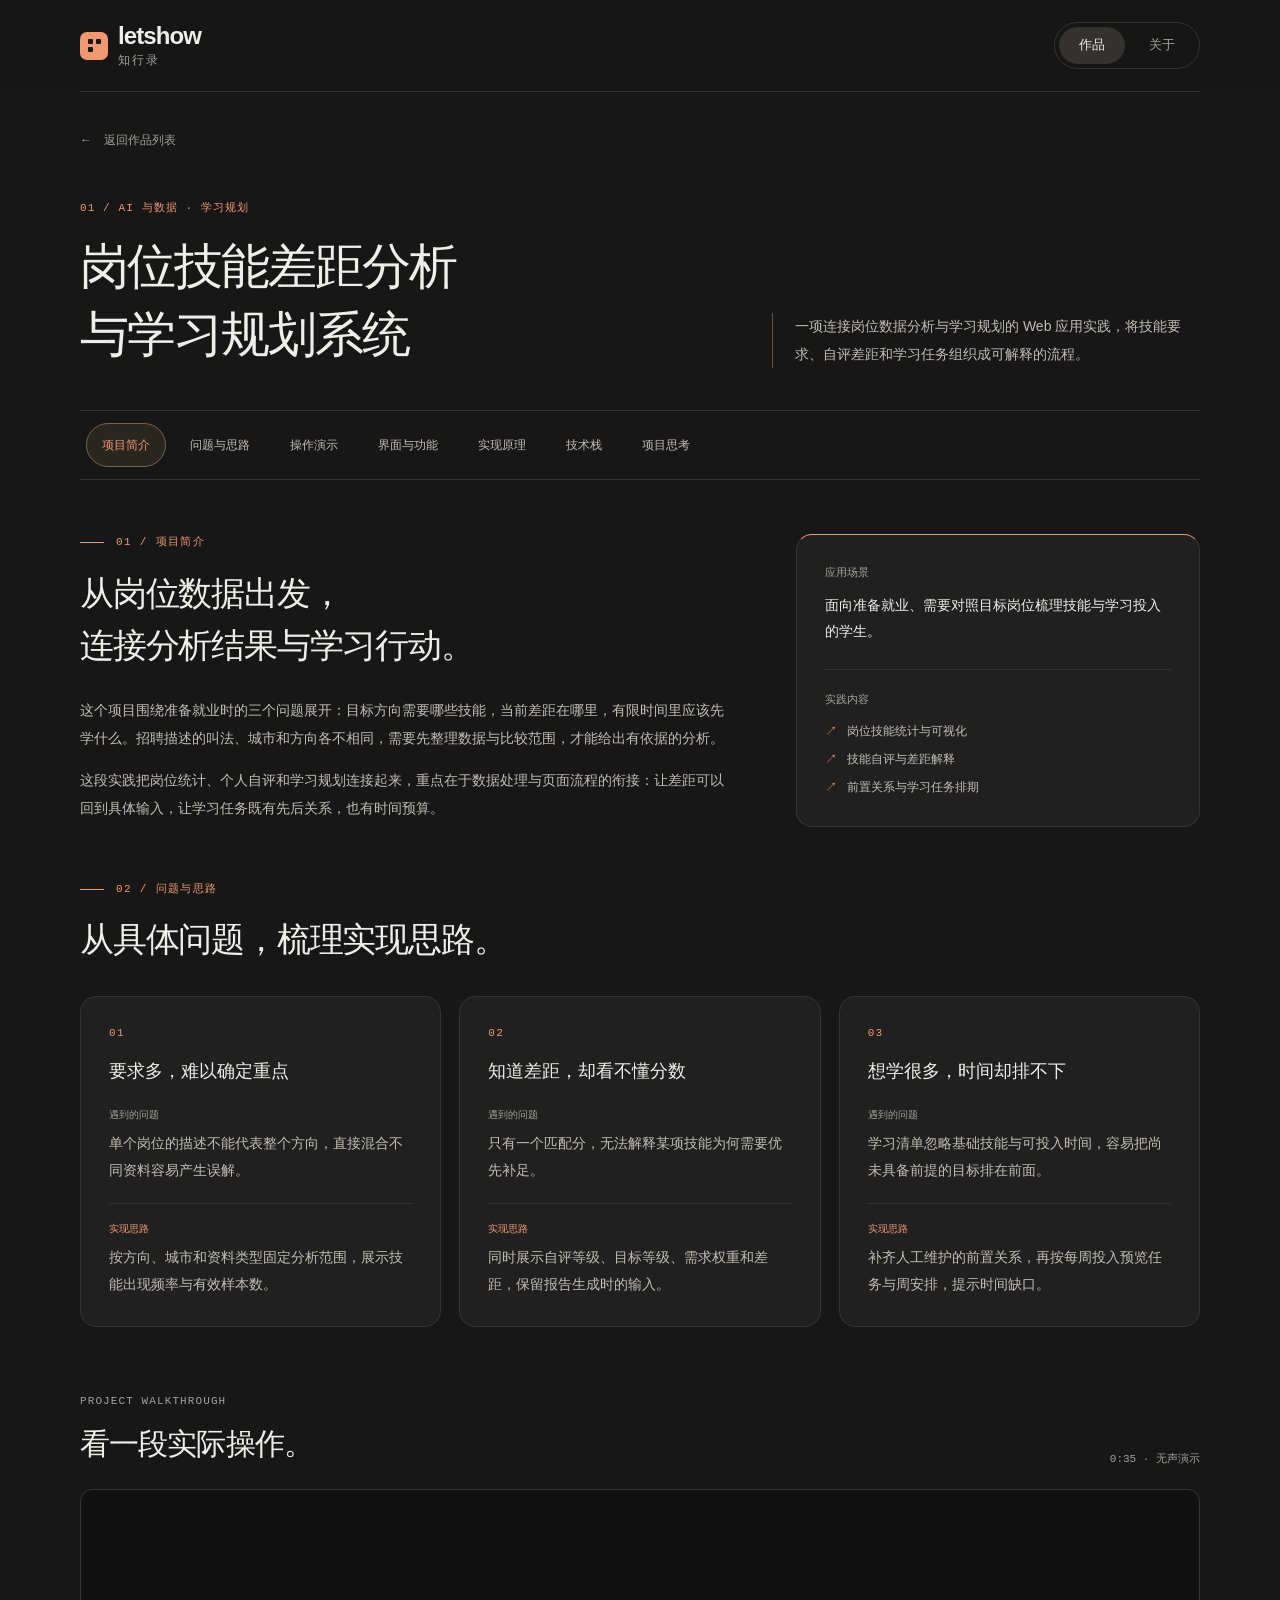
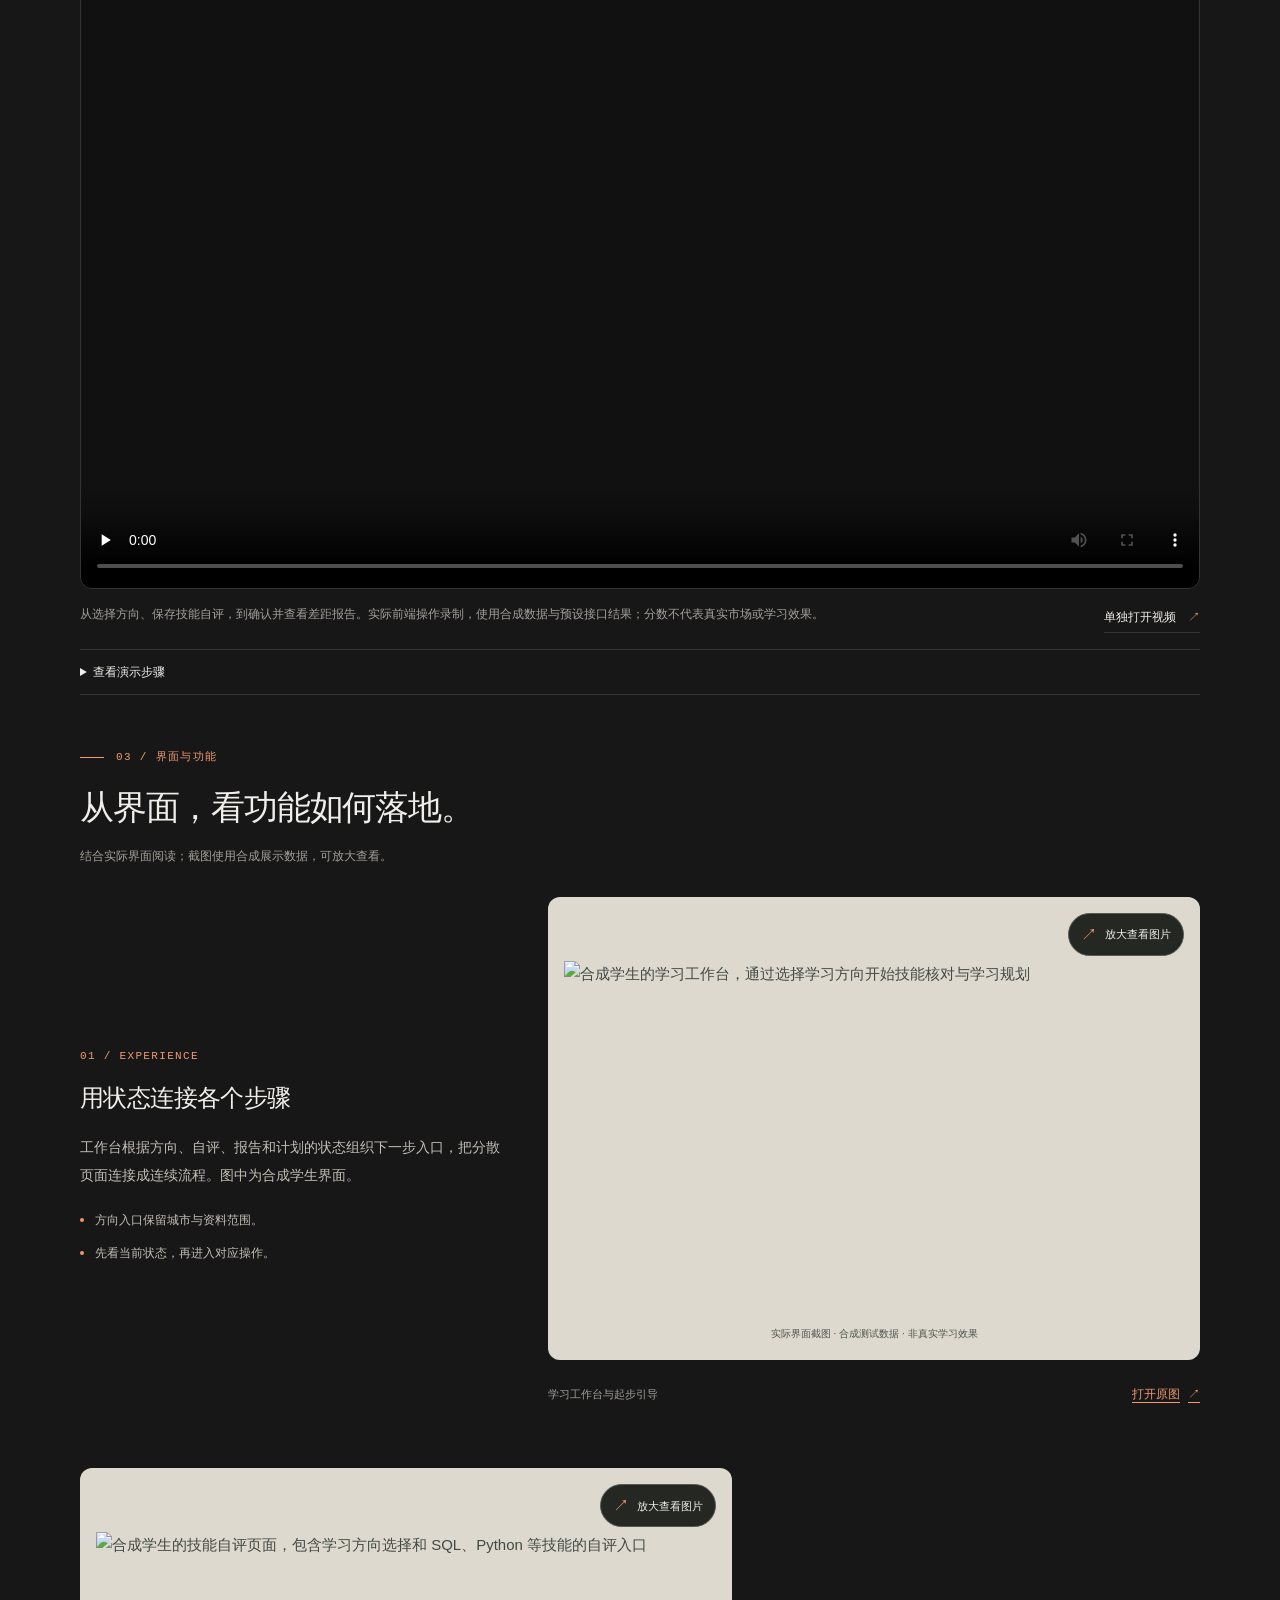
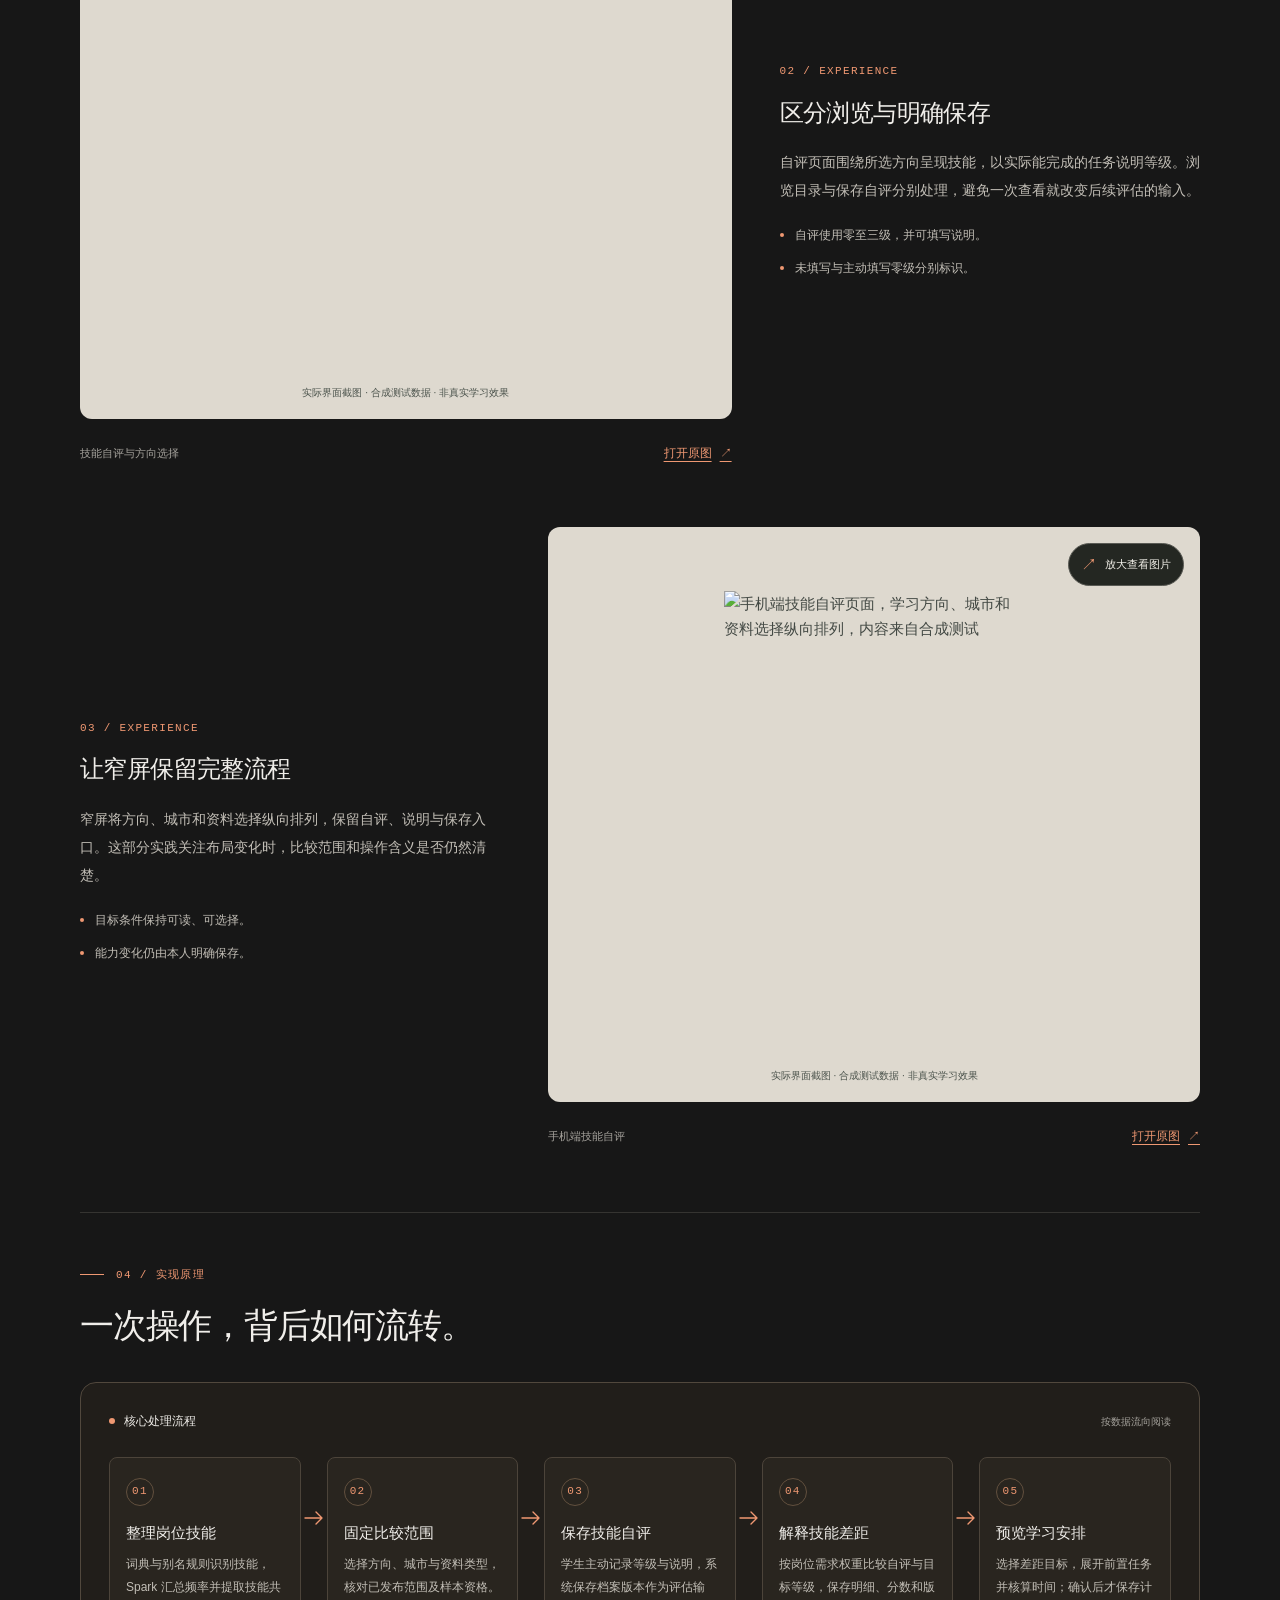
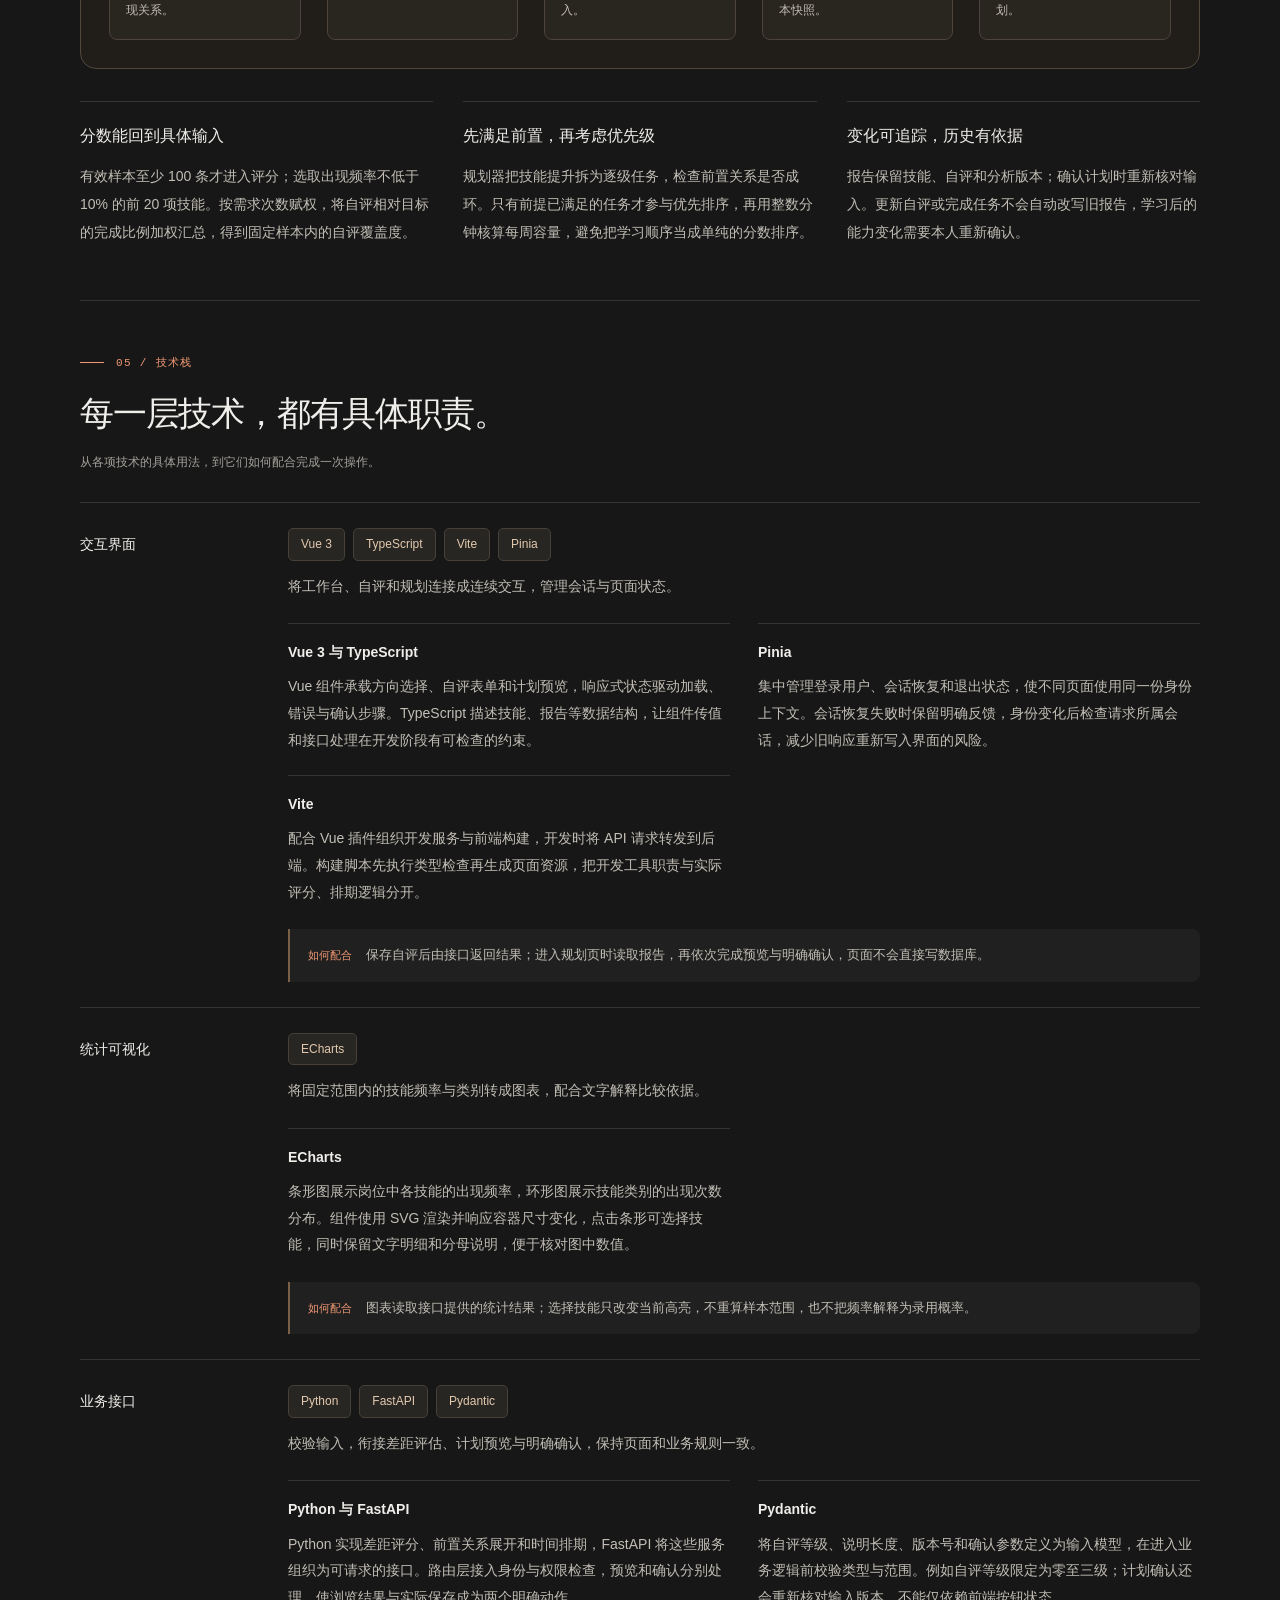
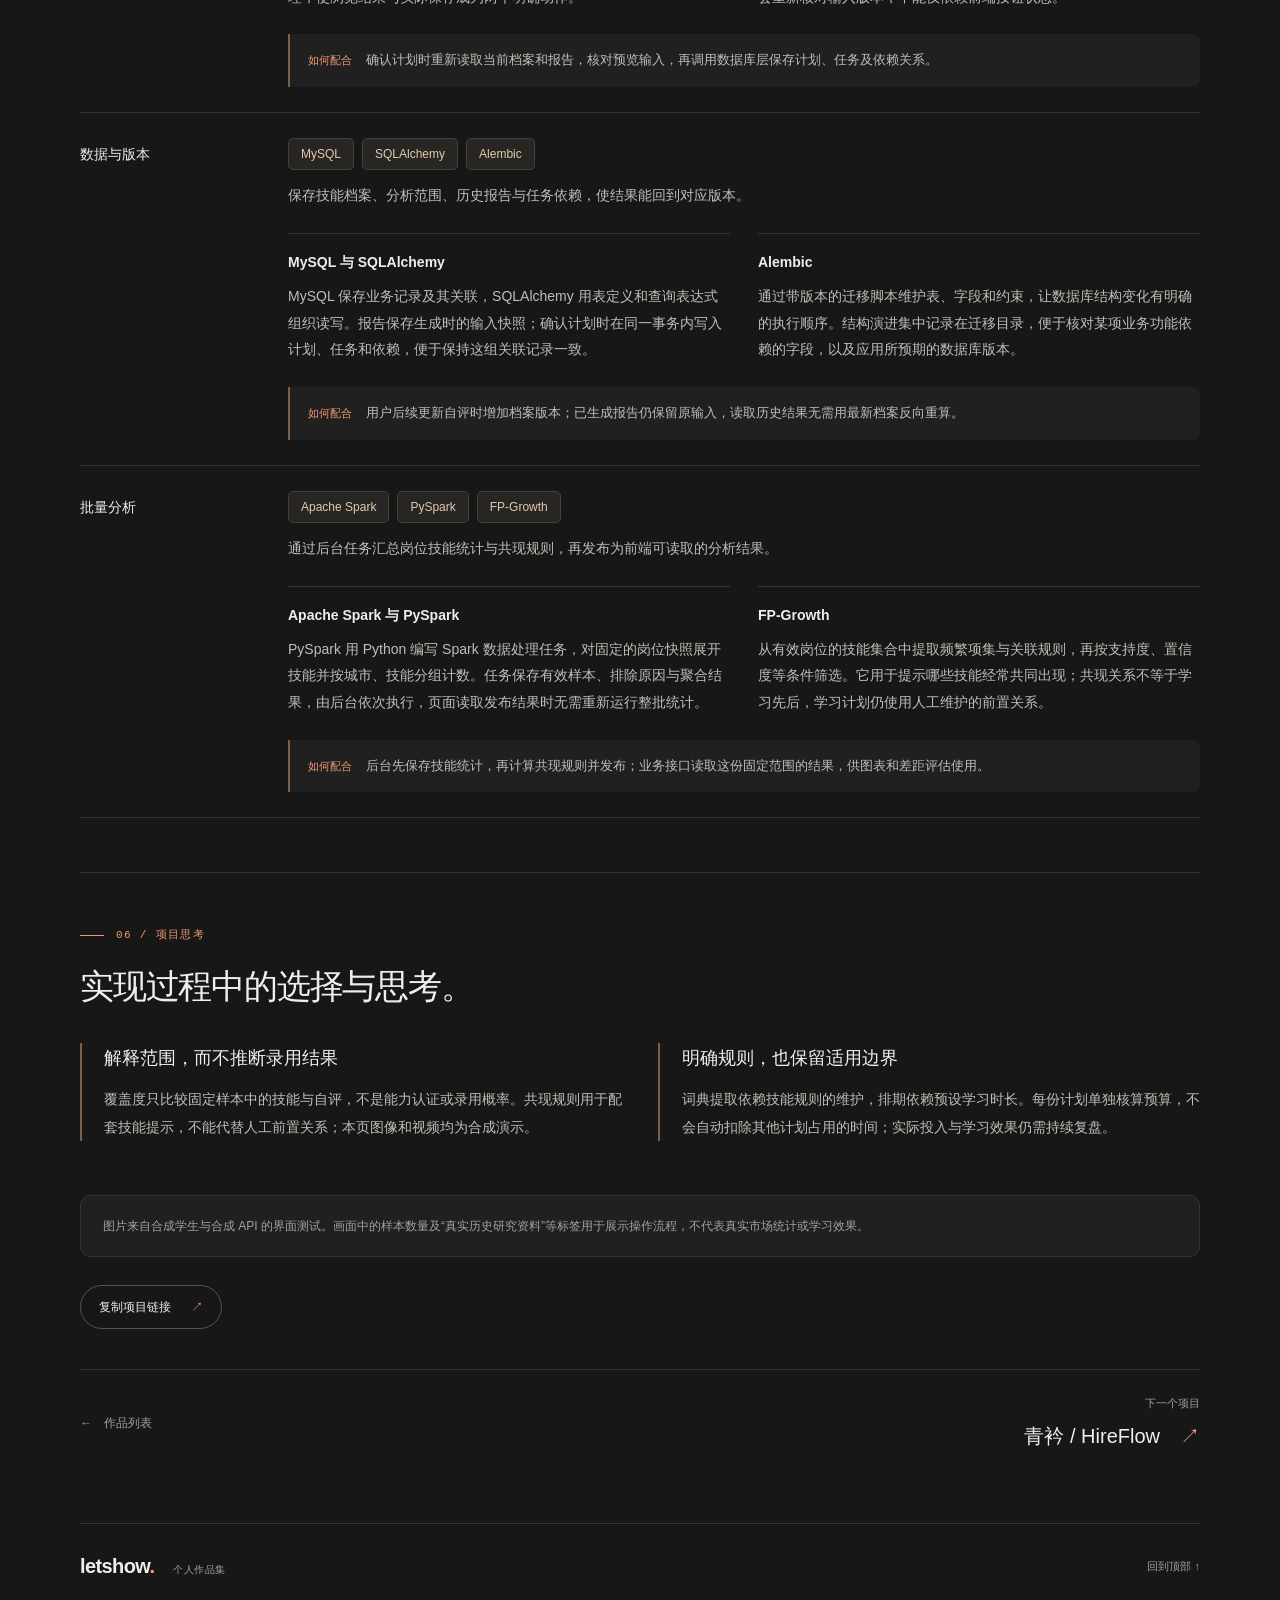
==== commit 33f2b625: "Improve portfolio reading, presentation and technology explanations" ====
--- a/projects/bs/index.html
+++ b/projects/bs/index.html
@@ -1 +1 @@
-<!DOCTYPE html><html lang="zh-CN"><head><meta charset="utf-8"><meta http-equiv="Content-Security-Policy" content="default-src 'self'; script-src 'self' 'sha256-/shXMr2OihsRv8CWag9vAklJfCwr9Tyyzj+A23+vwCA=' 'sha256-zLakd8B77ncjwmERFoytzZakohlbPKrEmWP+P48kZ+E='; script-src-attr 'none'; style-src 'self' 'unsafe-inline'; img-src 'self' data:; font-src 'self'; media-src 'self'; connect-src 'none'; object-src 'none'; frame-src 'none'; worker-src 'none'; base-uri 'self'; form-action 'none'"><meta name="referrer" content="no-referrer"><meta name="viewport" content="width=device-width, initial-scale=1"><meta name="color-scheme" content="dark"><meta name="theme-color" content="#171717"><meta name="description" content="一项连接岗位数据分析与学习规划的 Web 应用实践，将技能要求、自评差距和学习任务组织成可解释的流程。"><meta name="robots" content="noindex, nofollow"><meta property="og:type" content="website"><meta property="og:locale" content="zh_CN"><meta property="og:site_name" content="LetShow · 知行录"><meta property="og:title" content="岗位技能差距分析与学习规划系统 — 知行录 · LetShow"><meta property="og:description" content="一项连接岗位数据分析与学习规划的 Web 应用实践，将技能要求、自评差距和学习任务组织成可解释的流程。"><meta name="twitter:card" content="summary_large_image"><meta name="twitter:title" content="岗位技能差距分析与学习规划系统 — 知行录 · LetShow"><meta name="twitter:description" content="一项连接岗位数据分析与学习规划的 Web 应用实践，将技能要求、自评差距和学习任务组织成可解释的流程。"><link rel="canonical" href="https://chenc55.github.io/projects/bs/"><meta property="og:url" content="https://chenc55.github.io/projects/bs/"><meta property="og:image" content="https://chenc55.github.io/images/projects/bs/skills.jpg"><meta property="og:image:alt" content="合成学生的技能自评页面，包含学习方向选择和 SQL、Python 等技能的自评入口"><meta property="og:image:width" content="1265"><meta property="og:image:height" content="889"><meta name="twitter:image" content="https://chenc55.github.io/images/projects/bs/skills.jpg"><meta name="twitter:image:alt" content="合成学生的技能自评页面，包含学习方向选择和 SQL、Python 等技能的自评入口"><title>岗位技能差距分析与学习规划系统 — 知行录 · LetShow</title><link rel="icon" href="data:image/svg+xml,%3Csvg xmlns='http://www.w3.org/2000/svg' viewBox='0 0 32 32'%3E%3Crect width='32' height='32' rx='8' fill='%23ff7951'/%3E%3Cpath d='M10 8v16h14v-5h-9V8z' fill='%23101617'/%3E%3C/svg%3E"><link rel="stylesheet" href="/_astro/BaseLayout.BlM0MreG.css"><link rel="stylesheet" href="/_astro/_id_.DTfwZXMk.css"></head><body><a class="skip" href="#main-content">跳到主要内容</a><header class="header"><div class="wrap header-row"><a class="brand" href="/#top" aria-label="LetShow 知行录 首页"><span class="brand-mark" aria-hidden="true"><i></i><i></i><i></i><i></i></span><span class="brand-copy"><span>letshow</span><span class="brand-name-zh">知行录</span></span></a><nav class="nav" aria-label="主导航"><a class="nav-work" href="/#works">作品</a><a href="/#about">关于</a></nav></div></header><main id="main-content" tabindex="-1"><article class="wrap detail" data-project-detail aria-labelledby="detail-title"><a class="back-link" data-return-works href="/#works"><span aria-hidden="true">←</span> 返回作品列表</a><div class="detail-heading"><div><p class="eyebrow mono">01 / AI 与数据 · 学习规划</p><h1 id="detail-title">岗位技能差距分析与学习规划系统</h1></div><div class="detail-intro"><p>一项连接岗位数据分析与学习规划的 Web 应用实践，将技能要求、自评差距和学习任务组织成可解释的流程。</p></div></div><div class="case-study" data-astro-cid-xkkcabxo><nav class="case-nav" aria-label="项目介绍目录" data-astro-cid-xkkcabxo><a href="#background" data-astro-cid-xkkcabxo>项目简介</a><a href="#problems" data-astro-cid-xkkcabxo>问题与思路</a><a href="#demo" data-astro-cid-xkkcabxo>操作演示</a><a href="#experience" data-astro-cid-xkkcabxo>界面与功能</a><a href="#principle" data-astro-cid-xkkcabxo>实现原理</a><a href="#stack" data-astro-cid-xkkcabxo>技术栈</a><a href="#choices" data-astro-cid-xkkcabxo>项目思考</a></nav><section id="background" class="case-section case-overview" aria-labelledby="background-title" tabindex="-1" data-astro-cid-xkkcabxo><div class="case-narrative" data-astro-cid-xkkcabxo><p class="case-kicker mono" data-astro-cid-xkkcabxo>01 / 项目简介</p><h2 id="background-title" data-astro-cid-xkkcabxo><span data-astro-cid-xkkcabxo>从岗位数据出发，</span><span data-astro-cid-xkkcabxo>连接分析结果与学习行动。</span></h2><div class="case-prose" data-astro-cid-xkkcabxo><p data-astro-cid-xkkcabxo>这个项目围绕准备就业时的三个问题展开：目标方向需要哪些技能，当前差距在哪里，有限时间里应该先学什么。招聘描述的叫法、城市和方向各不相同，需要先整理数据与比较范围，才能给出有依据的分析。</p><p data-astro-cid-xkkcabxo>这段实践把岗位统计、个人自评和学习规划连接起来，重点在于数据处理与页面流程的衔接：让差距可以回到具体输入，让学习任务既有先后关系，也有时间预算。</p></div></div><aside class="case-brief" aria-label="应用场景与实践内容" data-astro-cid-xkkcabxo><p class="case-label" data-astro-cid-xkkcabxo>应用场景</p><p class="case-audience" data-astro-cid-xkkcabxo>面向准备就业、需要对照目标岗位梳理技能与学习投入的学生。</p><p class="case-label case-brief-label" data-astro-cid-xkkcabxo>实践内容</p><ul class="case-capabilities" role="list" data-astro-cid-xkkcabxo><li data-astro-cid-xkkcabxo>岗位技能统计与可视化</li><li data-astro-cid-xkkcabxo>技能自评与差距解释</li><li data-astro-cid-xkkcabxo>前置关系与学习任务排期</li></ul></aside></section><section id="problems" class="case-section" aria-labelledby="problems-title" tabindex="-1" data-astro-cid-xkkcabxo><div class="case-section-heading" data-astro-cid-xkkcabxo><p class="case-kicker mono" data-astro-cid-xkkcabxo>02 / 问题与思路</p><h2 id="problems-title" data-astro-cid-xkkcabxo>从具体问题，梳理实现思路。</h2></div><div class="case-problems" data-astro-cid-xkkcabxo><article class="case-problem" data-astro-cid-xkkcabxo><span class="case-number mono" aria-hidden="true" data-astro-cid-xkkcabxo>01</span><h3 data-astro-cid-xkkcabxo>要求多，难以确定重点</h3><dl data-astro-cid-xkkcabxo><dt data-astro-cid-xkkcabxo>遇到的问题</dt><dd data-astro-cid-xkkcabxo>单个岗位的描述不能代表整个方向，直接混合不同资料容易产生误解。</dd><dt class="solution-label" data-astro-cid-xkkcabxo>实现思路</dt><dd data-astro-cid-xkkcabxo>按方向、城市和资料类型固定分析范围，展示技能出现频率与有效样本数。</dd></dl></article><article class="case-problem" data-astro-cid-xkkcabxo><span class="case-number mono" aria-hidden="true" data-astro-cid-xkkcabxo>02</span><h3 data-astro-cid-xkkcabxo>知道差距，却看不懂分数</h3><dl data-astro-cid-xkkcabxo><dt data-astro-cid-xkkcabxo>遇到的问题</dt><dd data-astro-cid-xkkcabxo>只有一个匹配分，无法解释某项技能为何需要优先补足。</dd><dt class="solution-label" data-astro-cid-xkkcabxo>实现思路</dt><dd data-astro-cid-xkkcabxo>同时展示自评等级、目标等级、需求权重和差距，保留报告生成时的输入。</dd></dl></article><article class="case-problem" data-astro-cid-xkkcabxo><span class="case-number mono" aria-hidden="true" data-astro-cid-xkkcabxo>03</span><h3 data-astro-cid-xkkcabxo>想学很多，时间却排不下</h3><dl data-astro-cid-xkkcabxo><dt data-astro-cid-xkkcabxo>遇到的问题</dt><dd data-astro-cid-xkkcabxo>学习清单忽略基础技能与可投入时间，容易把尚未具备前提的目标排在前面。</dd><dt class="solution-label" data-astro-cid-xkkcabxo>实现思路</dt><dd data-astro-cid-xkkcabxo>补齐人工维护的前置关系，再按每周投入预览任务与周安排，提示时间缺口。</dd></dl></article></div></section><div id="demo" class="case-demo" tabindex="-1" data-astro-cid-xkkcabxo><section class="project-video" aria-labelledby="video-heading"><div class="video-heading"><div><p class="eyebrow mono">PROJECT WALKTHROUGH</p><h2 id="video-heading">看一段实际操作。</h2></div><span class="video-meta">0:35 · 无声演示</span></div><video controls playsinline preload="none" poster="/images/projects/bs/demo-poster.jpg" width="1280" height="800" aria-label="岗位技能差距分析与学习规划系统操作演示" aria-describedby="video-description"><source src="/videos/projects/bs/preview.mp4" type="video/mp4"><track kind="captions" src="/videos/projects/bs/preview.vtt" srclang="zh" label="中文步骤说明">当前浏览器无法播放视频，可<a href="/videos/projects/bs/preview.mp4">打开 MP4 视频</a>，或阅读下方演示步骤。</video><div class="video-caption"><p id="video-description">从选择方向、保存技能自评，到确认并查看差距报告。实际前端操作录制，使用合成数据与预设接口结果；分数不代表真实市场或学习效果。</p><a class="video-direct" href="/videos/projects/bs/preview.mp4">单独打开视频 <span aria-hidden="true">↗</span></a></div><details class="video-transcript"><summary>查看演示步骤</summary><ol><li>从学习工作台选择“后端开发（合成演示）”，进入相关技能清单。</li><li>将目标资料切换为模拟演示资料，打开 SQL 自评，主动选择等级并保存。</li><li>核对评估范围与技能输入，确认生成模拟报告。</li><li>查看报告概览及技能明细，对照当前自评与目标等级。</li></ol></details></section></div><section id="experience" class="case-section" aria-labelledby="experience-title" tabindex="-1" data-astro-cid-xkkcabxo><div class="case-section-heading" data-astro-cid-xkkcabxo><p class="case-kicker mono" data-astro-cid-xkkcabxo>03 / 界面与功能</p><h2 id="experience-title" data-astro-cid-xkkcabxo>从界面，看功能如何落地。</h2><p data-astro-cid-xkkcabxo>结合实际界面阅读；截图使用合成展示数据，可放大查看。</p></div><div class="case-walkthrough" data-astro-cid-xkkcabxo><article class="case-scene" aria-labelledby="scene-1" data-astro-cid-xkkcabxo><div class="case-scene-copy" data-astro-cid-xkkcabxo><p class="case-number mono" data-astro-cid-xkkcabxo>01 / EXPERIENCE</p><h3 id="scene-1" data-astro-cid-xkkcabxo>用状态连接各个步骤</h3><p data-astro-cid-xkkcabxo>工作台根据方向、自评、报告和计划的状态组织下一步入口，把分散页面连接成连续流程。图中为合成学生界面。</p><ul class="case-points" role="list" data-astro-cid-xkkcabxo><li data-astro-cid-xkkcabxo>方向入口保留城市与资料范围。</li><li data-astro-cid-xkkcabxo>先看当前状态，再进入对应操作。</li></ul></div><div class="case-scene-media" data-astro-cid-xkkcabxo><div data-artwork-viewer><figure class="detail-art" aria-label="岗位技能差距分析与学习规划系统：学习工作台与起步引导"><div class="artwork-trigger-area"><div class="art art-media" data-artwork="bs"><img class="art-image" src="/images/projects/bs/workspace.jpg" alt="合成学生的学习工作台，通过选择学习方向开始技能核对与学习规划" width="1265" height="712" loading="lazy" decoding="async"><span class="art-media-label">实际界面截图 · 合成测试数据 · 非真实学习效果</span></div><button class="artwork-open" data-artwork-open type="button" hidden aria-haspopup="dialog" aria-controls="artwork-bs-2" aria-expanded="false" aria-label="放大查看岗位技能差距分析与学习规划系统：学习工作台与起步引导"><span class="artwork-open-label"><span aria-hidden="true">↗</span> 放大查看图片</span></button></div><figcaption class="artwork-caption">学习工作台与起步引导</figcaption></figure><dialog class="artwork-dialog" data-artwork-dialog id="artwork-bs-2" aria-labelledby="artwork-bs-2-title" aria-describedby="artwork-bs-2-description"><div class="artwork-dialog-panel"><header class="artwork-dialog-header"><div><h2 id="artwork-bs-2-title">学习工作台与起步引导</h2><p id="artwork-bs-2-description">实际界面截图 · 合成测试数据 · 非真实学习效果</p></div><button class="artwork-close" data-artwork-close type="button" autofocus>关闭 <span aria-hidden="true">×</span></button></header><div class="artwork-dialog-art"><div class="art art-media" data-artwork="bs"><img class="art-image" src="/images/projects/bs/workspace.jpg" alt="合成学生的学习工作台，通过选择学习方向开始技能核对与学习规划" width="1265" height="712" loading="eager" decoding="async"><span class="art-media-label">实际界面截图 · 合成测试数据 · 非真实学习效果</span></div></div></div></dialog></div><script type="module">function e(e){let t=Array.from(e.querySelectorAll(`a[data-return-works]`)),n=e.querySelector(`a[data-next-project]`),r=n?new URL(n.href):null,i=new Set([`web`,`desktop`]),a=()=>{let e=new URLSearchParams(location.search).getAll(`from`),a=e.length===1&&i.has(e[0])?e[0]:`all`,o=new URL(`/#works`,location.origin);if(a!==`all`&&o.searchParams.set(`category`,a),t.forEach(e=>{e.href=`${o.pathname}${o.search}${o.hash}`}),n&&r&&r.origin===location.origin&&r.pathname.startsWith(`/projects/`)){let e=new URL(r.href);a===`all`?e.searchParams.delete(`from`):e.searchParams.set(`from`,a),n.href=`${e.pathname}${e.search}${e.hash}`}};a(),window.addEventListener(`popstate`,a),window.addEventListener(`pageshow`,e=>{e.persisted&&a()})}function t(e){let t=e.querySelector(`[data-project-share]`),n=t?.querySelector(`[data-copy-project]`),r=t?.querySelector(`[data-share-status]`),i=t?.querySelector(`[data-share-fallback]`),a=t?.querySelector(`[data-share-url]`);if(!t||!n||!r||!i||!a)return;let o=new URL(location.pathname,location.origin).href;a.value=o,n.addEventListener(`click`,async()=>{n.disabled=!0,r.textContent=``;try{if(!navigator.clipboard?.writeText)throw Error(`clipboard_unavailable`);await navigator.clipboard.writeText(o),i.hidden=!0,r.textContent=`项目链接已复制。`}catch{i.hidden=!1,r.textContent=`请复制下方已选中的链接。`,a.focus(),a.select()}finally{n.disabled=!1}}),t.hidden=!1}function n(e){let t=e.querySelector(`button[data-artwork-open]`),n=e.querySelector(`dialog[data-artwork-dialog]`),r=n?.querySelector(`button[data-artwork-close]`),i=n?.getAttribute(`aria-labelledby`),a=n?.getAttribute(`aria-describedby`),o=i?document.getElementById(i):null,s=a?document.getElementById(a):null;if(!t||!n||!r||!n.id||t.getAttribute(`aria-controls`)!==n.id||!o||!s||!n.contains(o)||!n.contains(s)||!e.querySelector(`.detail-art [data-artwork]`)||!n.querySelector(`.artwork-dialog-art [data-artwork]`)||typeof n.showModal!=`function`||typeof n.close!=`function`)return;let c,l=!1,u=!0,d=()=>{c=void 0},f=e=>{let t=n.getBoundingClientRect();return e.clientX<t.left||e.clientX>t.right||e.clientY<t.top||e.clientY>t.bottom};t.addEventListener(`click`,()=>{l||n.open||!n.isConnected||(d(),u=!0,n.showModal(),t.setAttribute(`aria-expanded`,`true`))}),r.addEventListener(`click`,()=>{n.open&&n.close()}),n.addEventListener(`pointerdown`,e=>{d(),n.open&&e.isPrimary&&e.button===0&&e.target===n&&f(e)&&(c=e.pointerId)}),n.addEventListener(`pointerup`,e=>{let t=c===e.pointerId;d(),n.open&&t&&e.isPrimary&&e.button===0&&e.target===n&&f(e)&&n.close()}),n.addEventListener(`pointercancel`,d),n.addEventListener(`cancel`,d),n.addEventListener(`close`,()=>{n.open||(d(),t.setAttribute(`aria-expanded`,`false`),u&&!l&&!document.hidden&&t.isConnected&&t.focus({preventScroll:!0}))}),window.addEventListener(`blur`,d),window.addEventListener(`pagehide`,()=>{l=!0,u=!1,d(),t.setAttribute(`aria-expanded`,`false`),n.open&&n.close()}),window.addEventListener(`pageshow`,()=>{l=!1,d(),t.setAttribute(`aria-expanded`,String(n.open))}),t.hidden=!1}var r=document.querySelector(`[data-project-detail]`);r&&(e(r),t(r)),document.querySelectorAll(`[data-artwork-viewer]`).forEach(n);</script></div></article><article class="case-scene" aria-labelledby="scene-2" data-astro-cid-xkkcabxo><div class="case-scene-copy" data-astro-cid-xkkcabxo><p class="case-number mono" data-astro-cid-xkkcabxo>02 / EXPERIENCE</p><h3 id="scene-2" data-astro-cid-xkkcabxo>区分浏览与明确保存</h3><p data-astro-cid-xkkcabxo>自评页面围绕所选方向呈现技能，以实际能完成的任务说明等级。浏览目录与保存自评分别处理，避免一次查看就改变后续评估的输入。</p><ul class="case-points" role="list" data-astro-cid-xkkcabxo><li data-astro-cid-xkkcabxo>自评使用零至三级，并可填写说明。</li><li data-astro-cid-xkkcabxo>未填写与主动填写零级分别标识。</li></ul></div><div class="case-scene-media" data-astro-cid-xkkcabxo><div data-artwork-viewer><figure class="detail-art" aria-label="岗位技能差距分析与学习规划系统：技能自评与方向选择"><div class="artwork-trigger-area"><div class="art art-media" data-artwork="bs"><img class="art-image" src="/images/projects/bs/skills.jpg" alt="合成学生的技能自评页面，包含学习方向选择和 SQL、Python 等技能的自评入口" width="1265" height="889" loading="lazy" decoding="async"><span class="art-media-label">实际界面截图 · 合成测试数据 · 非真实学习效果</span></div><button class="artwork-open" data-artwork-open type="button" hidden aria-haspopup="dialog" aria-controls="artwork-bs-1" aria-expanded="false" aria-label="放大查看岗位技能差距分析与学习规划系统：技能自评与方向选择"><span class="artwork-open-label"><span aria-hidden="true">↗</span> 放大查看图片</span></button></div><figcaption class="artwork-caption">技能自评与方向选择</figcaption></figure><dialog class="artwork-dialog" data-artwork-dialog id="artwork-bs-1" aria-labelledby="artwork-bs-1-title" aria-describedby="artwork-bs-1-description"><div class="artwork-dialog-panel"><header class="artwork-dialog-header"><div><h2 id="artwork-bs-1-title">技能自评与方向选择</h2><p id="artwork-bs-1-description">实际界面截图 · 合成测试数据 · 非真实学习效果</p></div><button class="artwork-close" data-artwork-close type="button" autofocus>关闭 <span aria-hidden="true">×</span></button></header><div class="artwork-dialog-art"><div class="art art-media" data-artwork="bs"><img class="art-image" src="/images/projects/bs/skills.jpg" alt="合成学生的技能自评页面，包含学习方向选择和 SQL、Python 等技能的自评入口" width="1265" height="889" loading="eager" decoding="async"><span class="art-media-label">实际界面截图 · 合成测试数据 · 非真实学习效果</span></div></div></div></dialog></div></div></article><article class="case-scene" aria-labelledby="scene-3" data-astro-cid-xkkcabxo><div class="case-scene-copy" data-astro-cid-xkkcabxo><p class="case-number mono" data-astro-cid-xkkcabxo>03 / EXPERIENCE</p><h3 id="scene-3" data-astro-cid-xkkcabxo>让窄屏保留完整流程</h3><p data-astro-cid-xkkcabxo>窄屏将方向、城市和资料选择纵向排列，保留自评、说明与保存入口。这部分实践关注布局变化时，比较范围和操作含义是否仍然清楚。</p><ul class="case-points" role="list" data-astro-cid-xkkcabxo><li data-astro-cid-xkkcabxo>目标条件保持可读、可选择。</li><li data-astro-cid-xkkcabxo>能力变化仍由本人明确保存。</li></ul></div><div class="case-scene-media" data-astro-cid-xkkcabxo><div data-artwork-viewer><figure class="detail-art" aria-label="岗位技能差距分析与学习规划系统：手机端技能自评"><div class="artwork-trigger-area"><div class="art art-media art-media-portrait" data-artwork="bs"><img class="art-image" src="/images/projects/bs/skills-mobile.jpg" alt="手机端技能自评页面，学习方向、城市和资料选择纵向排列，内容来自合成测试" width="375" height="812" loading="lazy" decoding="async"><span class="art-media-label">实际界面截图 · 合成测试数据 · 非真实学习效果</span></div><button class="artwork-open" data-artwork-open type="button" hidden aria-haspopup="dialog" aria-controls="artwork-bs-3" aria-expanded="false" aria-label="放大查看岗位技能差距分析与学习规划系统：手机端技能自评"><span class="artwork-open-label"><span aria-hidden="true">↗</span> 放大查看图片</span></button></div><figcaption class="artwork-caption">手机端技能自评</figcaption></figure><dialog class="artwork-dialog" data-artwork-dialog id="artwork-bs-3" aria-labelledby="artwork-bs-3-title" aria-describedby="artwork-bs-3-description"><div class="artwork-dialog-panel"><header class="artwork-dialog-header"><div><h2 id="artwork-bs-3-title">手机端技能自评</h2><p id="artwork-bs-3-description">实际界面截图 · 合成测试数据 · 非真实学习效果</p></div><button class="artwork-close" data-artwork-close type="button" autofocus>关闭 <span aria-hidden="true">×</span></button></header><div class="artwork-dialog-art"><div class="art art-media art-media-portrait" data-artwork="bs"><img class="art-image" src="/images/projects/bs/skills-mobile.jpg" alt="手机端技能自评页面，学习方向、城市和资料选择纵向排列，内容来自合成测试" width="375" height="812" loading="eager" decoding="async"><span class="art-media-label">实际界面截图 · 合成测试数据 · 非真实学习效果</span></div></div></div></dialog></div></div></article></div></section><section id="principle" class="case-section" aria-labelledby="principle-title" tabindex="-1" data-astro-cid-xkkcabxo><div class="case-section-heading" data-astro-cid-xkkcabxo><p class="case-kicker mono" data-astro-cid-xkkcabxo>04 / 实现原理</p><h2 id="principle-title" data-astro-cid-xkkcabxo>一次操作，背后如何流转。</h2></div><figure class="case-flow" aria-labelledby="flow-caption" data-astro-cid-xkkcabxo><figcaption id="flow-caption" data-astro-cid-xkkcabxo><span class="flow-dot" aria-hidden="true" data-astro-cid-xkkcabxo></span>核心处理流程<span class="flow-caption-note" data-astro-cid-xkkcabxo>按数据流向阅读</span></figcaption><ol class="flow-steps" role="list" style="--flow-count: 5" data-astro-cid-xkkcabxo><li class="flow-step" data-astro-cid-xkkcabxo><span class="flow-index mono" aria-hidden="true" data-astro-cid-xkkcabxo>01</span><h3 data-astro-cid-xkkcabxo>整理岗位技能</h3><p data-astro-cid-xkkcabxo>词典与别名规则识别技能，Spark 汇总频率并提取技能共现关系。</p><svg class="flow-arrow" width="24" height="24" viewBox="0 0 24 24" fill="none" aria-hidden="true" data-astro-cid-xkkcabxo><path d="M3 12h17m-6-6 6 6-6 6" stroke="currentColor" stroke-width="1.4" stroke-linecap="round" stroke-linejoin="round" data-astro-cid-xkkcabxo></path></svg></li><li class="flow-step" data-astro-cid-xkkcabxo><span class="flow-index mono" aria-hidden="true" data-astro-cid-xkkcabxo>02</span><h3 data-astro-cid-xkkcabxo>固定比较范围</h3><p data-astro-cid-xkkcabxo>选择方向、城市与资料类型，核对已发布范围及样本资格。</p><svg class="flow-arrow" width="24" height="24" viewBox="0 0 24 24" fill="none" aria-hidden="true" data-astro-cid-xkkcabxo><path d="M3 12h17m-6-6 6 6-6 6" stroke="currentColor" stroke-width="1.4" stroke-linecap="round" stroke-linejoin="round" data-astro-cid-xkkcabxo></path></svg></li><li class="flow-step" data-astro-cid-xkkcabxo><span class="flow-index mono" aria-hidden="true" data-astro-cid-xkkcabxo>03</span><h3 data-astro-cid-xkkcabxo>保存技能自评</h3><p data-astro-cid-xkkcabxo>学生主动记录等级与说明，系统保存档案版本作为评估输入。</p><svg class="flow-arrow" width="24" height="24" viewBox="0 0 24 24" fill="none" aria-hidden="true" data-astro-cid-xkkcabxo><path d="M3 12h17m-6-6 6 6-6 6" stroke="currentColor" stroke-width="1.4" stroke-linecap="round" stroke-linejoin="round" data-astro-cid-xkkcabxo></path></svg></li><li class="flow-step" data-astro-cid-xkkcabxo><span class="flow-index mono" aria-hidden="true" data-astro-cid-xkkcabxo>04</span><h3 data-astro-cid-xkkcabxo>解释技能差距</h3><p data-astro-cid-xkkcabxo>按岗位需求权重比较自评与目标等级，保存明细、分数和版本快照。</p><svg class="flow-arrow" width="24" height="24" viewBox="0 0 24 24" fill="none" aria-hidden="true" data-astro-cid-xkkcabxo><path d="M3 12h17m-6-6 6 6-6 6" stroke="currentColor" stroke-width="1.4" stroke-linecap="round" stroke-linejoin="round" data-astro-cid-xkkcabxo></path></svg></li><li class="flow-step" data-astro-cid-xkkcabxo><span class="flow-index mono" aria-hidden="true" data-astro-cid-xkkcabxo>05</span><h3 data-astro-cid-xkkcabxo>预览学习安排</h3><p data-astro-cid-xkkcabxo>选择差距目标，展开前置任务并核算时间；确认后才保存计划。</p></li></ol></figure><div class="case-principles" data-astro-cid-xkkcabxo><article data-astro-cid-xkkcabxo><h3 data-astro-cid-xkkcabxo>分数能回到具体输入</h3><p data-astro-cid-xkkcabxo>有效样本至少 100 条才进入评分；选取出现频率不低于 10% 的前 20 项技能。按需求次数赋权，将自评相对目标的完成比例加权汇总，得到固定样本内的自评覆盖度。</p></article><article data-astro-cid-xkkcabxo><h3 data-astro-cid-xkkcabxo>先满足前置，再考虑优先级</h3><p data-astro-cid-xkkcabxo>规划器把技能提升拆为逐级任务，检查前置关系是否成环。只有前提已满足的任务才参与优先排序，再用整数分钟核算每周容量，避免把学习顺序当成单纯的分数排序。</p></article><article data-astro-cid-xkkcabxo><h3 data-astro-cid-xkkcabxo>变化可追踪，历史有依据</h3><p data-astro-cid-xkkcabxo>报告保留技能、自评和分析版本；确认计划时重新核对输入。更新自评或完成任务不会自动改写旧报告，学习后的能力变化需要本人重新确认。</p></article></div></section><section id="stack" class="case-section" aria-labelledby="stack-title" tabindex="-1" data-astro-cid-xkkcabxo><div class="case-section-heading" data-astro-cid-xkkcabxo><p class="case-kicker mono" data-astro-cid-xkkcabxo>05 / 技术栈</p><h2 id="stack-title" data-astro-cid-xkkcabxo>每一层技术，都有具体职责。</h2></div><dl class="case-stack" data-astro-cid-xkkcabxo><div class="stack-row" data-astro-cid-xkkcabxo><dt data-astro-cid-xkkcabxo>交互界面</dt><dd data-astro-cid-xkkcabxo><ul class="stack-tools" role="list" data-astro-cid-xkkcabxo><li data-astro-cid-xkkcabxo>Vue 3</li><li data-astro-cid-xkkcabxo>TypeScript</li><li data-astro-cid-xkkcabxo>Vite</li><li data-astro-cid-xkkcabxo>Pinia</li></ul><p data-astro-cid-xkkcabxo>将工作台、自评和规划连接成连续交互，管理会话与页面状态。</p></dd></div><div class="stack-row" data-astro-cid-xkkcabxo><dt data-astro-cid-xkkcabxo>统计可视化</dt><dd data-astro-cid-xkkcabxo><ul class="stack-tools" role="list" data-astro-cid-xkkcabxo><li data-astro-cid-xkkcabxo>ECharts</li></ul><p data-astro-cid-xkkcabxo>将固定范围内的技能频率与类别转成图表，配合文字解释比较依据。</p></dd></div><div class="stack-row" data-astro-cid-xkkcabxo><dt data-astro-cid-xkkcabxo>业务接口</dt><dd data-astro-cid-xkkcabxo><ul class="stack-tools" role="list" data-astro-cid-xkkcabxo><li data-astro-cid-xkkcabxo>Python</li><li data-astro-cid-xkkcabxo>FastAPI</li><li data-astro-cid-xkkcabxo>Pydantic</li></ul><p data-astro-cid-xkkcabxo>校验输入，衔接差距评估、计划预览与明确确认，保持页面和业务规则一致。</p></dd></div><div class="stack-row" data-astro-cid-xkkcabxo><dt data-astro-cid-xkkcabxo>数据与版本</dt><dd data-astro-cid-xkkcabxo><ul class="stack-tools" role="list" data-astro-cid-xkkcabxo><li data-astro-cid-xkkcabxo>MySQL</li><li data-astro-cid-xkkcabxo>SQLAlchemy</li><li data-astro-cid-xkkcabxo>Alembic</li></ul><p data-astro-cid-xkkcabxo>保存技能档案、分析范围、历史报告与任务依赖，使结果能回到对应版本。</p></dd></div><div class="stack-row" data-astro-cid-xkkcabxo><dt data-astro-cid-xkkcabxo>批量分析</dt><dd data-astro-cid-xkkcabxo><ul class="stack-tools" role="list" data-astro-cid-xkkcabxo><li data-astro-cid-xkkcabxo>Apache Spark</li><li data-astro-cid-xkkcabxo>PySpark</li><li data-astro-cid-xkkcabxo>FP-Growth</li></ul><p data-astro-cid-xkkcabxo>通过后台任务汇总岗位技能统计与共现规则，再发布为前端可读取的分析结果。</p></dd></div></dl></section><section id="choices" class="case-section" aria-labelledby="choices-title" tabindex="-1" data-astro-cid-xkkcabxo><div class="case-section-heading" data-astro-cid-xkkcabxo><p class="case-kicker mono" data-astro-cid-xkkcabxo>06 / 项目思考</p><h2 id="choices-title" data-astro-cid-xkkcabxo>实现过程中的选择与思考。</h2></div><div class="case-choices" data-astro-cid-xkkcabxo><article data-astro-cid-xkkcabxo><h3 data-astro-cid-xkkcabxo>解释范围，而不推断录用结果</h3><p data-astro-cid-xkkcabxo>覆盖度只比较固定样本中的技能与自评，不是能力认证或录用概率。共现规则用于配套技能提示，不能代替人工前置关系；本页图像和视频均为合成演示。</p></article><article data-astro-cid-xkkcabxo><h3 data-astro-cid-xkkcabxo>明确规则，也保留适用边界</h3><p data-astro-cid-xkkcabxo>词典提取依赖技能规则的维护，排期依赖预设学习时长。每份计划单独核算预算，不会自动扣除其他计划占用的时间；实际投入与学习效果仍需持续复盘。</p></article></div></section></div><aside class="detail-note" aria-label="展示说明">图片来自合成学生与合成 API 的界面测试。画面中的样本数量及“真实历史研究资料”等标签用于展示操作流程，不代表真实市场统计或学习效果。</aside><div class="project-share" data-project-share hidden><button type="button" class="outline-link" data-copy-project>复制项目链接 <span aria-hidden="true">↗</span></button><p class="share-status" data-share-status role="status" aria-live="polite" aria-atomic="true"></p><div class="share-fallback" data-share-fallback hidden><label for="project-share-url">项目链接</label><input id="project-share-url" data-share-url type="url" readonly></div></div><nav class="detail-next" aria-label="项目浏览"><a class="back-link" data-return-works href="/#works"><span aria-hidden="true">←</span> 作品列表</a><a class="next-project" data-next-project href="/projects/hireflow/" aria-label="下一个项目：青衿 / HireFlow"><span class="next-label">下一个项目</span><span class="next-name">青衿 / HireFlow<span class="next-arrow" aria-hidden="true">↗</span></span></a></nav></article></main><footer class="footer"><div class="wrap"><div class="footer-row"><span class="footer-signature">letshow<span class="accent">.</span> <span class="muted">个人作品集</span></span><a href="/#top">回到开始 <span aria-hidden="true">↑</span></a></div></div></footer></body></html>+<!DOCTYPE html><html lang="zh-CN"><head><meta charset="utf-8"><meta http-equiv="Content-Security-Policy" content="default-src 'self'; script-src 'self' 'sha256-zLakd8B77ncjwmERFoytzZakohlbPKrEmWP+P48kZ+E='; script-src-attr 'none'; style-src 'self' 'unsafe-inline'; img-src 'self' data:; font-src 'self'; media-src 'self'; connect-src 'none'; object-src 'none'; frame-src 'none'; worker-src 'none'; base-uri 'self'; form-action 'none'"><meta name="referrer" content="no-referrer"><meta name="viewport" content="width=device-width, initial-scale=1"><meta name="color-scheme" content="dark"><meta name="theme-color" content="#171717"><meta name="description" content="一项连接岗位数据分析与学习规划的 Web 应用实践，将技能要求、自评差距和学习任务组织成可解释的流程。"><meta name="robots" content="noindex, nofollow"><meta property="og:type" content="website"><meta property="og:locale" content="zh_CN"><meta property="og:site_name" content="LetShow · 知行录"><meta property="og:title" content="岗位技能差距分析与学习规划系统 — 知行录 · LetShow"><meta property="og:description" content="一项连接岗位数据分析与学习规划的 Web 应用实践，将技能要求、自评差距和学习任务组织成可解释的流程。"><meta name="twitter:card" content="summary_large_image"><meta name="twitter:title" content="岗位技能差距分析与学习规划系统 — 知行录 · LetShow"><meta name="twitter:description" content="一项连接岗位数据分析与学习规划的 Web 应用实践，将技能要求、自评差距和学习任务组织成可解释的流程。"><link rel="canonical" href="https://chenc55.github.io/projects/bs/"><meta property="og:url" content="https://chenc55.github.io/projects/bs/"><meta property="og:image" content="https://chenc55.github.io/images/projects/bs/skills.jpg"><meta property="og:image:alt" content="合成学生的技能自评页面，包含学习方向选择和 SQL、Python 等技能的自评入口"><meta property="og:image:width" content="1265"><meta property="og:image:height" content="889"><meta name="twitter:image" content="https://chenc55.github.io/images/projects/bs/skills.jpg"><meta name="twitter:image:alt" content="合成学生的技能自评页面，包含学习方向选择和 SQL、Python 等技能的自评入口"><title>岗位技能差距分析与学习规划系统 — 知行录 · LetShow</title><link rel="icon" href="data:image/svg+xml,%3Csvg xmlns='http://www.w3.org/2000/svg' viewBox='0 0 32 32'%3E%3Crect width='32' height='32' rx='8' fill='%23ff7951'/%3E%3Cpath d='M10 8v16h14v-5h-9V8z' fill='%23101617'/%3E%3C/svg%3E"><link rel="stylesheet" href="/_astro/BaseLayout.B9vVOQAW.css"><link rel="stylesheet" href="/_astro/_id_.BdKOO9Au.css"></head><body><a class="skip" href="#main-content">跳到主要内容</a><header class="header"><div class="wrap header-row"><a class="brand" href="/#top" aria-label="LetShow 知行录 首页"><span class="brand-mark" aria-hidden="true"><i></i><i></i><i></i><i></i></span><span class="brand-copy"><span>letshow</span><span class="brand-name-zh">知行录</span></span></a><nav class="nav" aria-label="主导航"><a class="nav-work" data-return-works href="/#works">作品</a><a href="/#about">关于</a></nav></div></header><main id="main-content" tabindex="-1"><article class="wrap detail" data-project-detail aria-labelledby="detail-title"><a class="back-link" data-return-works href="/#works"><span aria-hidden="true">←</span> 返回作品列表</a><div class="detail-heading"><div><p class="eyebrow mono">01 / AI 与数据 · 学习规划</p><h1 id="detail-title">岗位技能差距分析与学习规划系统</h1></div><div class="detail-intro"><p>一项连接岗位数据分析与学习规划的 Web 应用实践，将技能要求、自评差距和学习任务组织成可解释的流程。</p></div></div><div class="case-study" data-astro-cid-xkkcabxo><nav class="case-nav" data-case-nav aria-label="项目介绍目录" data-astro-cid-xkkcabxo><a href="#background" data-astro-cid-xkkcabxo>项目简介</a><a href="#problems" data-astro-cid-xkkcabxo>问题与思路</a><a href="#demo" data-astro-cid-xkkcabxo>操作演示</a><a href="#experience" data-astro-cid-xkkcabxo>界面与功能</a><a href="#principle" data-astro-cid-xkkcabxo>实现原理</a><a href="#stack" data-astro-cid-xkkcabxo>技术栈</a><a href="#choices" data-astro-cid-xkkcabxo>项目思考</a></nav><section id="background" class="case-section case-overview" aria-labelledby="background-title" tabindex="-1" data-astro-cid-xkkcabxo><div class="case-narrative" data-astro-cid-xkkcabxo><p class="case-kicker mono" data-astro-cid-xkkcabxo>01 / 项目简介</p><h2 id="background-title" data-astro-cid-xkkcabxo><span data-astro-cid-xkkcabxo>从岗位数据出发，</span><span data-astro-cid-xkkcabxo>连接分析结果与学习行动。</span></h2><div class="case-prose" data-astro-cid-xkkcabxo><p data-astro-cid-xkkcabxo>这个项目围绕准备就业时的三个问题展开：目标方向需要哪些技能，当前差距在哪里，有限时间里应该先学什么。招聘描述的叫法、城市和方向各不相同，需要先整理数据与比较范围，才能给出有依据的分析。</p><p data-astro-cid-xkkcabxo>这段实践把岗位统计、个人自评和学习规划连接起来，重点在于数据处理与页面流程的衔接：让差距可以回到具体输入，让学习任务既有先后关系，也有时间预算。</p></div></div><aside class="case-brief" aria-label="应用场景与实践内容" data-astro-cid-xkkcabxo><p class="case-label" data-astro-cid-xkkcabxo>应用场景</p><p class="case-audience" data-astro-cid-xkkcabxo>面向准备就业、需要对照目标岗位梳理技能与学习投入的学生。</p><p class="case-label case-brief-label" data-astro-cid-xkkcabxo>实践内容</p><ul class="case-capabilities" role="list" data-astro-cid-xkkcabxo><li data-astro-cid-xkkcabxo>岗位技能统计与可视化</li><li data-astro-cid-xkkcabxo>技能自评与差距解释</li><li data-astro-cid-xkkcabxo>前置关系与学习任务排期</li></ul></aside></section><section id="problems" class="case-section" aria-labelledby="problems-title" tabindex="-1" data-astro-cid-xkkcabxo><div class="case-section-heading" data-astro-cid-xkkcabxo><p class="case-kicker mono" data-astro-cid-xkkcabxo>02 / 问题与思路</p><h2 id="problems-title" data-astro-cid-xkkcabxo>从具体问题，梳理实现思路。</h2></div><div class="case-problems" data-astro-cid-xkkcabxo><article class="case-problem" data-astro-cid-xkkcabxo><span class="case-number mono" aria-hidden="true" data-astro-cid-xkkcabxo>01</span><h3 data-astro-cid-xkkcabxo>要求多，难以确定重点</h3><dl data-astro-cid-xkkcabxo><dt data-astro-cid-xkkcabxo>遇到的问题</dt><dd data-astro-cid-xkkcabxo>单个岗位的描述不能代表整个方向，直接混合不同资料容易产生误解。</dd><dt class="solution-label" data-astro-cid-xkkcabxo>实现思路</dt><dd data-astro-cid-xkkcabxo>按方向、城市和资料类型固定分析范围，展示技能出现频率与有效样本数。</dd></dl></article><article class="case-problem" data-astro-cid-xkkcabxo><span class="case-number mono" aria-hidden="true" data-astro-cid-xkkcabxo>02</span><h3 data-astro-cid-xkkcabxo>知道差距，却看不懂分数</h3><dl data-astro-cid-xkkcabxo><dt data-astro-cid-xkkcabxo>遇到的问题</dt><dd data-astro-cid-xkkcabxo>只有一个匹配分，无法解释某项技能为何需要优先补足。</dd><dt class="solution-label" data-astro-cid-xkkcabxo>实现思路</dt><dd data-astro-cid-xkkcabxo>同时展示自评等级、目标等级、需求权重和差距，保留报告生成时的输入。</dd></dl></article><article class="case-problem" data-astro-cid-xkkcabxo><span class="case-number mono" aria-hidden="true" data-astro-cid-xkkcabxo>03</span><h3 data-astro-cid-xkkcabxo>想学很多，时间却排不下</h3><dl data-astro-cid-xkkcabxo><dt data-astro-cid-xkkcabxo>遇到的问题</dt><dd data-astro-cid-xkkcabxo>学习清单忽略基础技能与可投入时间，容易把尚未具备前提的目标排在前面。</dd><dt class="solution-label" data-astro-cid-xkkcabxo>实现思路</dt><dd data-astro-cid-xkkcabxo>补齐人工维护的前置关系，再按每周投入预览任务与周安排，提示时间缺口。</dd></dl></article></div></section><div id="demo" class="case-demo" tabindex="-1" data-astro-cid-xkkcabxo><section class="project-video" aria-labelledby="video-heading"><div class="video-heading"><div><p class="eyebrow mono">PROJECT WALKTHROUGH</p><h2 id="video-heading">看一段实际操作。</h2></div><span class="video-meta">0:35 · 无声演示</span></div><video controls playsinline preload="none" poster="/images/projects/bs/demo-poster.jpg" width="1280" height="800" aria-label="岗位技能差距分析与学习规划系统操作演示" aria-describedby="video-description"><source src="/videos/projects/bs/preview.mp4" type="video/mp4"><track kind="captions" src="/videos/projects/bs/preview.vtt" srclang="zh" label="中文步骤说明">当前浏览器无法播放视频，可<a href="/videos/projects/bs/preview.mp4">打开 MP4 视频</a>，或阅读下方演示步骤。</video><div class="video-caption"><p id="video-description">从选择方向、保存技能自评，到确认并查看差距报告。实际前端操作录制，使用合成数据与预设接口结果；分数不代表真实市场或学习效果。</p><a class="video-direct" href="/videos/projects/bs/preview.mp4">单独打开视频 <span aria-hidden="true">↗</span></a></div><details class="video-transcript"><summary>查看演示步骤</summary><ol><li>从学习工作台选择“后端开发（合成演示）”，进入相关技能清单。</li><li>将目标资料切换为模拟演示资料，打开 SQL 自评，主动选择等级并保存。</li><li>核对评估范围与技能输入，确认生成模拟报告。</li><li>查看报告概览及技能明细，对照当前自评与目标等级。</li></ol></details></section></div><section id="experience" class="case-section" aria-labelledby="experience-title" tabindex="-1" data-astro-cid-xkkcabxo><div class="case-section-heading" data-astro-cid-xkkcabxo><p class="case-kicker mono" data-astro-cid-xkkcabxo>03 / 界面与功能</p><h2 id="experience-title" data-astro-cid-xkkcabxo>从界面，看功能如何落地。</h2><p data-astro-cid-xkkcabxo>结合实际界面阅读；截图使用合成展示数据，可放大查看。</p></div><div class="case-walkthrough" data-astro-cid-xkkcabxo><article class="case-scene" aria-labelledby="scene-1" data-astro-cid-xkkcabxo><div class="case-scene-copy" data-astro-cid-xkkcabxo><p class="case-number mono" data-astro-cid-xkkcabxo>01 / EXPERIENCE</p><h3 id="scene-1" data-astro-cid-xkkcabxo>用状态连接各个步骤</h3><p data-astro-cid-xkkcabxo>工作台根据方向、自评、报告和计划的状态组织下一步入口，把分散页面连接成连续流程。图中为合成学生界面。</p><ul class="case-points" role="list" data-astro-cid-xkkcabxo><li data-astro-cid-xkkcabxo>方向入口保留城市与资料范围。</li><li data-astro-cid-xkkcabxo>先看当前状态，再进入对应操作。</li></ul></div><div class="case-scene-media" data-astro-cid-xkkcabxo><div data-artwork-viewer><figure class="detail-art" aria-label="岗位技能差距分析与学习规划系统：学习工作台与起步引导"><div class="artwork-trigger-area"><div class="art art-media" data-artwork="bs"><img class="art-image" src="/images/projects/bs/workspace.jpg" alt="合成学生的学习工作台，通过选择学习方向开始技能核对与学习规划" width="1265" height="712" loading="lazy" decoding="async"><span class="art-media-label">实际界面截图 · 合成测试数据 · 非真实学习效果</span></div><button class="artwork-open" data-artwork-open type="button" hidden aria-haspopup="dialog" aria-controls="artwork-bs-2" aria-expanded="false" aria-label="放大查看岗位技能差距分析与学习规划系统：学习工作台与起步引导"><span class="artwork-open-label"><span aria-hidden="true">↗</span> 放大查看图片</span></button></div><figcaption class="artwork-caption"><span>学习工作台与起步引导</span><a class="artwork-original" href="/images/projects/bs/workspace.jpg" aria-label="打开原图：学习工作台与起步引导">打开原图 <span aria-hidden="true">↗</span></a></figcaption></figure><dialog class="artwork-dialog" data-artwork-dialog id="artwork-bs-2" aria-labelledby="artwork-bs-2-title" aria-describedby="artwork-bs-2-description"><div class="artwork-dialog-panel"><header class="artwork-dialog-header"><div><h2 id="artwork-bs-2-title">学习工作台与起步引导</h2><p id="artwork-bs-2-description">实际界面截图 · 合成测试数据 · 非真实学习效果</p></div><div class="artwork-dialog-actions"><a class="artwork-original" href="/images/projects/bs/workspace.jpg">打开原图 <span aria-hidden="true">↗</span></a><button class="artwork-close" data-artwork-close type="button" autofocus>关闭 <span aria-hidden="true">×</span></button></div></header><div class="artwork-dialog-art"><div class="art art-media" data-artwork="bs"><img class="art-image" src="/images/projects/bs/workspace.jpg" alt="合成学生的学习工作台，通过选择学习方向开始技能核对与学习规划" width="1265" height="712" loading="eager" decoding="async"><span class="art-media-label">实际界面截图 · 合成测试数据 · 非真实学习效果</span></div></div></div></dialog></div><script type="module" src="/_astro/ArtworkDialog.astro_astro_type_script_index_0_lang.utnCitZ5.js"></script></div></article><article class="case-scene" aria-labelledby="scene-2" data-astro-cid-xkkcabxo><div class="case-scene-copy" data-astro-cid-xkkcabxo><p class="case-number mono" data-astro-cid-xkkcabxo>02 / EXPERIENCE</p><h3 id="scene-2" data-astro-cid-xkkcabxo>区分浏览与明确保存</h3><p data-astro-cid-xkkcabxo>自评页面围绕所选方向呈现技能，以实际能完成的任务说明等级。浏览目录与保存自评分别处理，避免一次查看就改变后续评估的输入。</p><ul class="case-points" role="list" data-astro-cid-xkkcabxo><li data-astro-cid-xkkcabxo>自评使用零至三级，并可填写说明。</li><li data-astro-cid-xkkcabxo>未填写与主动填写零级分别标识。</li></ul></div><div class="case-scene-media" data-astro-cid-xkkcabxo><div data-artwork-viewer><figure class="detail-art" aria-label="岗位技能差距分析与学习规划系统：技能自评与方向选择"><div class="artwork-trigger-area"><div class="art art-media" data-artwork="bs"><img class="art-image" src="/images/projects/bs/skills.jpg" alt="合成学生的技能自评页面，包含学习方向选择和 SQL、Python 等技能的自评入口" width="1265" height="889" loading="lazy" decoding="async"><span class="art-media-label">实际界面截图 · 合成测试数据 · 非真实学习效果</span></div><button class="artwork-open" data-artwork-open type="button" hidden aria-haspopup="dialog" aria-controls="artwork-bs-1" aria-expanded="false" aria-label="放大查看岗位技能差距分析与学习规划系统：技能自评与方向选择"><span class="artwork-open-label"><span aria-hidden="true">↗</span> 放大查看图片</span></button></div><figcaption class="artwork-caption"><span>技能自评与方向选择</span><a class="artwork-original" href="/images/projects/bs/skills.jpg" aria-label="打开原图：技能自评与方向选择">打开原图 <span aria-hidden="true">↗</span></a></figcaption></figure><dialog class="artwork-dialog" data-artwork-dialog id="artwork-bs-1" aria-labelledby="artwork-bs-1-title" aria-describedby="artwork-bs-1-description"><div class="artwork-dialog-panel"><header class="artwork-dialog-header"><div><h2 id="artwork-bs-1-title">技能自评与方向选择</h2><p id="artwork-bs-1-description">实际界面截图 · 合成测试数据 · 非真实学习效果</p></div><div class="artwork-dialog-actions"><a class="artwork-original" href="/images/projects/bs/skills.jpg">打开原图 <span aria-hidden="true">↗</span></a><button class="artwork-close" data-artwork-close type="button" autofocus>关闭 <span aria-hidden="true">×</span></button></div></header><div class="artwork-dialog-art"><div class="art art-media" data-artwork="bs"><img class="art-image" src="/images/projects/bs/skills.jpg" alt="合成学生的技能自评页面，包含学习方向选择和 SQL、Python 等技能的自评入口" width="1265" height="889" loading="eager" decoding="async"><span class="art-media-label">实际界面截图 · 合成测试数据 · 非真实学习效果</span></div></div></div></dialog></div></div></article><article class="case-scene" aria-labelledby="scene-3" data-astro-cid-xkkcabxo><div class="case-scene-copy" data-astro-cid-xkkcabxo><p class="case-number mono" data-astro-cid-xkkcabxo>03 / EXPERIENCE</p><h3 id="scene-3" data-astro-cid-xkkcabxo>让窄屏保留完整流程</h3><p data-astro-cid-xkkcabxo>窄屏将方向、城市和资料选择纵向排列，保留自评、说明与保存入口。这部分实践关注布局变化时，比较范围和操作含义是否仍然清楚。</p><ul class="case-points" role="list" data-astro-cid-xkkcabxo><li data-astro-cid-xkkcabxo>目标条件保持可读、可选择。</li><li data-astro-cid-xkkcabxo>能力变化仍由本人明确保存。</li></ul></div><div class="case-scene-media" data-astro-cid-xkkcabxo><div data-artwork-viewer><figure class="detail-art" aria-label="岗位技能差距分析与学习规划系统：手机端技能自评"><div class="artwork-trigger-area"><div class="art art-media art-media-portrait" data-artwork="bs"><img class="art-image" src="/images/projects/bs/skills-mobile.jpg" alt="手机端技能自评页面，学习方向、城市和资料选择纵向排列，内容来自合成测试" width="375" height="812" loading="lazy" decoding="async"><span class="art-media-label">实际界面截图 · 合成测试数据 · 非真实学习效果</span></div><button class="artwork-open" data-artwork-open type="button" hidden aria-haspopup="dialog" aria-controls="artwork-bs-3" aria-expanded="false" aria-label="放大查看岗位技能差距分析与学习规划系统：手机端技能自评"><span class="artwork-open-label"><span aria-hidden="true">↗</span> 放大查看图片</span></button></div><figcaption class="artwork-caption"><span>手机端技能自评</span><a class="artwork-original" href="/images/projects/bs/skills-mobile.jpg" aria-label="打开原图：手机端技能自评">打开原图 <span aria-hidden="true">↗</span></a></figcaption></figure><dialog class="artwork-dialog" data-artwork-dialog id="artwork-bs-3" aria-labelledby="artwork-bs-3-title" aria-describedby="artwork-bs-3-description"><div class="artwork-dialog-panel"><header class="artwork-dialog-header"><div><h2 id="artwork-bs-3-title">手机端技能自评</h2><p id="artwork-bs-3-description">实际界面截图 · 合成测试数据 · 非真实学习效果</p></div><div class="artwork-dialog-actions"><a class="artwork-original" href="/images/projects/bs/skills-mobile.jpg">打开原图 <span aria-hidden="true">↗</span></a><button class="artwork-close" data-artwork-close type="button" autofocus>关闭 <span aria-hidden="true">×</span></button></div></header><div class="artwork-dialog-art"><div class="art art-media art-media-portrait" data-artwork="bs"><img class="art-image" src="/images/projects/bs/skills-mobile.jpg" alt="手机端技能自评页面，学习方向、城市和资料选择纵向排列，内容来自合成测试" width="375" height="812" loading="eager" decoding="async"><span class="art-media-label">实际界面截图 · 合成测试数据 · 非真实学习效果</span></div></div></div></dialog></div></div></article></div></section><section id="principle" class="case-section" aria-labelledby="principle-title" tabindex="-1" data-astro-cid-xkkcabxo><div class="case-section-heading" data-astro-cid-xkkcabxo><p class="case-kicker mono" data-astro-cid-xkkcabxo>04 / 实现原理</p><h2 id="principle-title" data-astro-cid-xkkcabxo>一次操作，背后如何流转。</h2></div><figure class="case-flow" aria-labelledby="flow-caption" data-astro-cid-xkkcabxo><figcaption id="flow-caption" data-astro-cid-xkkcabxo><span class="flow-dot" aria-hidden="true" data-astro-cid-xkkcabxo></span>核心处理流程<span class="flow-caption-note" data-astro-cid-xkkcabxo>按数据流向阅读</span></figcaption><ol class="flow-steps" role="list" style="--flow-count: 5" data-astro-cid-xkkcabxo><li class="flow-step" data-astro-cid-xkkcabxo><span class="flow-index mono" aria-hidden="true" data-astro-cid-xkkcabxo>01</span><h3 data-astro-cid-xkkcabxo>整理岗位技能</h3><p data-astro-cid-xkkcabxo>词典与别名规则识别技能，Spark 汇总频率并提取技能共现关系。</p><svg class="flow-arrow" width="24" height="24" viewBox="0 0 24 24" fill="none" aria-hidden="true" data-astro-cid-xkkcabxo><path d="M3 12h17m-6-6 6 6-6 6" stroke="currentColor" stroke-width="1.4" stroke-linecap="round" stroke-linejoin="round" data-astro-cid-xkkcabxo></path></svg></li><li class="flow-step" data-astro-cid-xkkcabxo><span class="flow-index mono" aria-hidden="true" data-astro-cid-xkkcabxo>02</span><h3 data-astro-cid-xkkcabxo>固定比较范围</h3><p data-astro-cid-xkkcabxo>选择方向、城市与资料类型，核对已发布范围及样本资格。</p><svg class="flow-arrow" width="24" height="24" viewBox="0 0 24 24" fill="none" aria-hidden="true" data-astro-cid-xkkcabxo><path d="M3 12h17m-6-6 6 6-6 6" stroke="currentColor" stroke-width="1.4" stroke-linecap="round" stroke-linejoin="round" data-astro-cid-xkkcabxo></path></svg></li><li class="flow-step" data-astro-cid-xkkcabxo><span class="flow-index mono" aria-hidden="true" data-astro-cid-xkkcabxo>03</span><h3 data-astro-cid-xkkcabxo>保存技能自评</h3><p data-astro-cid-xkkcabxo>学生主动记录等级与说明，系统保存档案版本作为评估输入。</p><svg class="flow-arrow" width="24" height="24" viewBox="0 0 24 24" fill="none" aria-hidden="true" data-astro-cid-xkkcabxo><path d="M3 12h17m-6-6 6 6-6 6" stroke="currentColor" stroke-width="1.4" stroke-linecap="round" stroke-linejoin="round" data-astro-cid-xkkcabxo></path></svg></li><li class="flow-step" data-astro-cid-xkkcabxo><span class="flow-index mono" aria-hidden="true" data-astro-cid-xkkcabxo>04</span><h3 data-astro-cid-xkkcabxo>解释技能差距</h3><p data-astro-cid-xkkcabxo>按岗位需求权重比较自评与目标等级，保存明细、分数和版本快照。</p><svg class="flow-arrow" width="24" height="24" viewBox="0 0 24 24" fill="none" aria-hidden="true" data-astro-cid-xkkcabxo><path d="M3 12h17m-6-6 6 6-6 6" stroke="currentColor" stroke-width="1.4" stroke-linecap="round" stroke-linejoin="round" data-astro-cid-xkkcabxo></path></svg></li><li class="flow-step" data-astro-cid-xkkcabxo><span class="flow-index mono" aria-hidden="true" data-astro-cid-xkkcabxo>05</span><h3 data-astro-cid-xkkcabxo>预览学习安排</h3><p data-astro-cid-xkkcabxo>选择差距目标，展开前置任务并核算时间；确认后才保存计划。</p></li></ol></figure><div class="case-principles" data-astro-cid-xkkcabxo><article data-astro-cid-xkkcabxo><h3 data-astro-cid-xkkcabxo>分数能回到具体输入</h3><p data-astro-cid-xkkcabxo>有效样本至少 100 条才进入评分；选取出现频率不低于 10% 的前 20 项技能。按需求次数赋权，将自评相对目标的完成比例加权汇总，得到固定样本内的自评覆盖度。</p></article><article data-astro-cid-xkkcabxo><h3 data-astro-cid-xkkcabxo>先满足前置，再考虑优先级</h3><p data-astro-cid-xkkcabxo>规划器把技能提升拆为逐级任务，检查前置关系是否成环。只有前提已满足的任务才参与优先排序，再用整数分钟核算每周容量，避免把学习顺序当成单纯的分数排序。</p></article><article data-astro-cid-xkkcabxo><h3 data-astro-cid-xkkcabxo>变化可追踪，历史有依据</h3><p data-astro-cid-xkkcabxo>报告保留技能、自评和分析版本；确认计划时重新核对输入。更新自评或完成任务不会自动改写旧报告，学习后的能力变化需要本人重新确认。</p></article></div></section><section id="stack" class="case-section" aria-labelledby="stack-title" tabindex="-1" data-astro-cid-xkkcabxo><div class="case-section-heading" data-astro-cid-xkkcabxo><p class="case-kicker mono" data-astro-cid-xkkcabxo>05 / 技术栈</p><h2 id="stack-title" data-astro-cid-xkkcabxo>每一层技术，都有具体职责。</h2><p data-astro-cid-xkkcabxo>从各项技术的具体用法，到它们如何配合完成一次操作。</p></div><dl class="case-stack" data-astro-cid-xkkcabxo><div class="stack-row" data-astro-cid-xkkcabxo><dt data-astro-cid-xkkcabxo>交互界面</dt><dd data-astro-cid-xkkcabxo><ul class="stack-tools" role="list" data-astro-cid-xkkcabxo><li data-astro-cid-xkkcabxo>Vue 3</li><li data-astro-cid-xkkcabxo>TypeScript</li><li data-astro-cid-xkkcabxo>Vite</li><li data-astro-cid-xkkcabxo>Pinia</li></ul><p class="stack-summary" data-astro-cid-xkkcabxo>将工作台、自评和规划连接成连续交互，管理会话与页面状态。</p><ul class="stack-details" role="list" data-astro-cid-xkkcabxo><li data-astro-cid-xkkcabxo><h3 data-astro-cid-xkkcabxo>Vue 3 与 TypeScript</h3><p data-astro-cid-xkkcabxo>Vue 组件承载方向选择、自评表单和计划预览，响应式状态驱动加载、错误与确认步骤。TypeScript 描述技能、报告等数据结构，让组件传值和接口处理在开发阶段有可检查的约束。</p></li><li data-astro-cid-xkkcabxo><h3 data-astro-cid-xkkcabxo>Pinia</h3><p data-astro-cid-xkkcabxo>集中管理登录用户、会话恢复和退出状态，使不同页面使用同一份身份上下文。会话恢复失败时保留明确反馈，身份变化后检查请求所属会话，减少旧响应重新写入界面的风险。</p></li><li data-astro-cid-xkkcabxo><h3 data-astro-cid-xkkcabxo>Vite</h3><p data-astro-cid-xkkcabxo>配合 Vue 插件组织开发服务与前端构建，开发时将 API 请求转发到后端。构建脚本先执行类型检查再生成页面资源，把开发工具职责与实际评分、排期逻辑分开。</p></li></ul><div class="stack-integration" data-astro-cid-xkkcabxo><span data-astro-cid-xkkcabxo>如何配合</span><p data-astro-cid-xkkcabxo>保存自评后由接口返回结果；进入规划页时读取报告，再依次完成预览与明确确认，页面不会直接写数据库。</p></div></dd></div><div class="stack-row" data-astro-cid-xkkcabxo><dt data-astro-cid-xkkcabxo>统计可视化</dt><dd data-astro-cid-xkkcabxo><ul class="stack-tools" role="list" data-astro-cid-xkkcabxo><li data-astro-cid-xkkcabxo>ECharts</li></ul><p class="stack-summary" data-astro-cid-xkkcabxo>将固定范围内的技能频率与类别转成图表，配合文字解释比较依据。</p><ul class="stack-details" role="list" data-astro-cid-xkkcabxo><li data-astro-cid-xkkcabxo><h3 data-astro-cid-xkkcabxo>ECharts</h3><p data-astro-cid-xkkcabxo>条形图展示岗位中各技能的出现频率，环形图展示技能类别的出现次数分布。组件使用 SVG 渲染并响应容器尺寸变化，点击条形可选择技能，同时保留文字明细和分母说明，便于核对图中数值。</p></li></ul><div class="stack-integration" data-astro-cid-xkkcabxo><span data-astro-cid-xkkcabxo>如何配合</span><p data-astro-cid-xkkcabxo>图表读取接口提供的统计结果；选择技能只改变当前高亮，不重算样本范围，也不把频率解释为录用概率。</p></div></dd></div><div class="stack-row" data-astro-cid-xkkcabxo><dt data-astro-cid-xkkcabxo>业务接口</dt><dd data-astro-cid-xkkcabxo><ul class="stack-tools" role="list" data-astro-cid-xkkcabxo><li data-astro-cid-xkkcabxo>Python</li><li data-astro-cid-xkkcabxo>FastAPI</li><li data-astro-cid-xkkcabxo>Pydantic</li></ul><p class="stack-summary" data-astro-cid-xkkcabxo>校验输入，衔接差距评估、计划预览与明确确认，保持页面和业务规则一致。</p><ul class="stack-details" role="list" data-astro-cid-xkkcabxo><li data-astro-cid-xkkcabxo><h3 data-astro-cid-xkkcabxo>Python 与 FastAPI</h3><p data-astro-cid-xkkcabxo>Python 实现差距评分、前置关系展开和时间排期，FastAPI 将这些服务组织为可请求的接口。路由层接入身份与权限检查，预览和确认分别处理，使浏览结果与实际保存成为两个明确动作。</p></li><li data-astro-cid-xkkcabxo><h3 data-astro-cid-xkkcabxo>Pydantic</h3><p data-astro-cid-xkkcabxo>将自评等级、说明长度、版本号和确认参数定义为输入模型，在进入业务逻辑前校验类型与范围。例如自评等级限定为零至三级；计划确认还会重新核对输入版本，不能仅依赖前端按钮状态。</p></li></ul><div class="stack-integration" data-astro-cid-xkkcabxo><span data-astro-cid-xkkcabxo>如何配合</span><p data-astro-cid-xkkcabxo>确认计划时重新读取当前档案和报告，核对预览输入，再调用数据库层保存计划、任务及依赖关系。</p></div></dd></div><div class="stack-row" data-astro-cid-xkkcabxo><dt data-astro-cid-xkkcabxo>数据与版本</dt><dd data-astro-cid-xkkcabxo><ul class="stack-tools" role="list" data-astro-cid-xkkcabxo><li data-astro-cid-xkkcabxo>MySQL</li><li data-astro-cid-xkkcabxo>SQLAlchemy</li><li data-astro-cid-xkkcabxo>Alembic</li></ul><p class="stack-summary" data-astro-cid-xkkcabxo>保存技能档案、分析范围、历史报告与任务依赖，使结果能回到对应版本。</p><ul class="stack-details" role="list" data-astro-cid-xkkcabxo><li data-astro-cid-xkkcabxo><h3 data-astro-cid-xkkcabxo>MySQL 与 SQLAlchemy</h3><p data-astro-cid-xkkcabxo>MySQL 保存业务记录及其关联，SQLAlchemy 用表定义和查询表达式组织读写。报告保存生成时的输入快照；确认计划时在同一事务内写入计划、任务和依赖，便于保持这组关联记录一致。</p></li><li data-astro-cid-xkkcabxo><h3 data-astro-cid-xkkcabxo>Alembic</h3><p data-astro-cid-xkkcabxo>通过带版本的迁移脚本维护表、字段和约束，让数据库结构变化有明确的执行顺序。结构演进集中记录在迁移目录，便于核对某项业务功能依赖的字段，以及应用所预期的数据库版本。</p></li></ul><div class="stack-integration" data-astro-cid-xkkcabxo><span data-astro-cid-xkkcabxo>如何配合</span><p data-astro-cid-xkkcabxo>用户后续更新自评时增加档案版本；已生成报告仍保留原输入，读取历史结果无需用最新档案反向重算。</p></div></dd></div><div class="stack-row" data-astro-cid-xkkcabxo><dt data-astro-cid-xkkcabxo>批量分析</dt><dd data-astro-cid-xkkcabxo><ul class="stack-tools" role="list" data-astro-cid-xkkcabxo><li data-astro-cid-xkkcabxo>Apache Spark</li><li data-astro-cid-xkkcabxo>PySpark</li><li data-astro-cid-xkkcabxo>FP-Growth</li></ul><p class="stack-summary" data-astro-cid-xkkcabxo>通过后台任务汇总岗位技能统计与共现规则，再发布为前端可读取的分析结果。</p><ul class="stack-details" role="list" data-astro-cid-xkkcabxo><li data-astro-cid-xkkcabxo><h3 data-astro-cid-xkkcabxo>Apache Spark 与 PySpark</h3><p data-astro-cid-xkkcabxo>PySpark 用 Python 编写 Spark 数据处理任务，对固定的岗位快照展开技能并按城市、技能分组计数。任务保存有效样本、排除原因与聚合结果，由后台依次执行，页面读取发布结果时无需重新运行整批统计。</p></li><li data-astro-cid-xkkcabxo><h3 data-astro-cid-xkkcabxo>FP-Growth</h3><p data-astro-cid-xkkcabxo>从有效岗位的技能集合中提取频繁项集与关联规则，再按支持度、置信度等条件筛选。它用于提示哪些技能经常共同出现；共现关系不等于学习先后，学习计划仍使用人工维护的前置关系。</p></li></ul><div class="stack-integration" data-astro-cid-xkkcabxo><span data-astro-cid-xkkcabxo>如何配合</span><p data-astro-cid-xkkcabxo>后台先保存技能统计，再计算共现规则并发布；业务接口读取这份固定范围的结果，供图表和差距评估使用。</p></div></dd></div></dl></section><section id="choices" class="case-section" aria-labelledby="choices-title" tabindex="-1" data-astro-cid-xkkcabxo><div class="case-section-heading" data-astro-cid-xkkcabxo><p class="case-kicker mono" data-astro-cid-xkkcabxo>06 / 项目思考</p><h2 id="choices-title" data-astro-cid-xkkcabxo>实现过程中的选择与思考。</h2></div><div class="case-choices" data-astro-cid-xkkcabxo><article data-astro-cid-xkkcabxo><h3 data-astro-cid-xkkcabxo>解释范围，而不推断录用结果</h3><p data-astro-cid-xkkcabxo>覆盖度只比较固定样本中的技能与自评，不是能力认证或录用概率。共现规则用于配套技能提示，不能代替人工前置关系；本页图像和视频均为合成演示。</p></article><article data-astro-cid-xkkcabxo><h3 data-astro-cid-xkkcabxo>明确规则，也保留适用边界</h3><p data-astro-cid-xkkcabxo>词典提取依赖技能规则的维护，排期依赖预设学习时长。每份计划单独核算预算，不会自动扣除其他计划占用的时间；实际投入与学习效果仍需持续复盘。</p></article></div></section></div><aside class="detail-note" aria-label="展示说明">图片来自合成学生与合成 API 的界面测试。画面中的样本数量及“真实历史研究资料”等标签用于展示操作流程，不代表真实市场统计或学习效果。</aside><div class="project-share" data-project-share hidden><button type="button" class="outline-link" data-copy-project>复制项目链接 <span aria-hidden="true">↗</span></button><p class="share-status" data-share-status role="status" aria-live="polite" aria-atomic="true"></p><div class="share-fallback" data-share-fallback hidden><label for="project-share-url">项目链接</label><input id="project-share-url" data-share-url type="url" readonly></div></div><nav class="detail-next" aria-label="项目浏览"><a class="back-link" data-return-works href="/#works"><span aria-hidden="true">←</span> 作品列表</a><a class="next-project" data-next-project href="/projects/hireflow/" aria-label="下一个项目：青衿 / HireFlow"><span class="next-label">下一个项目</span><span class="next-name">青衿 / HireFlow<span class="next-arrow" aria-hidden="true">↗</span></span></a></nav></article></main><footer class="footer"><div class="wrap"><div class="footer-row"><span class="footer-signature">letshow<span class="accent">.</span> <span class="muted">个人作品集</span></span><a href="#main-content">回到顶部 <span aria-hidden="true">↑</span></a></div></div></footer></body></html>
--- a/_astro/BaseLayout.B9vVOQAW.css
+++ b/_astro/BaseLayout.B9vVOQAW.css
@@ -0,0 +1 @@
+:root{color-scheme:dark;--bg:#171717;--surface:#202020;--ink:#f0eeea;--muted:#a4a19b;--line:#353431;--accent:#ef9872;--sans:"Segoe UI", "Microsoft YaHei", "PingFang SC", sans-serif;--mono:"Cascadia Code", "Consolas", monospace;--max:1120px;--header-height:92px}*{box-sizing:border-box}html{scroll-behavior:smooth;scroll-padding-top:104px}html:has([data-project-detail]){scroll-padding-top:calc(var(--header-height) + 100px)}body{background:var(--bg);color:var(--ink);font:15px/1.7 var(--sans);-webkit-font-smoothing:antialiased;margin:0}a{color:inherit;text-decoration:none}button{color:inherit;font:inherit;cursor:pointer;background:0 0;border:0}button,a{-webkit-tap-highlight-color:transparent}h1,h2,h3,p{margin:0}img,svg{display:block}button:focus-visible,a:focus-visible,input:focus-visible,summary:focus-visible,video:focus-visible{outline:2px solid var(--accent);outline-offset:5px}main:focus,[tabindex="-1"]:focus{outline:none}::selection{color:var(--bg);background:var(--accent)}[hidden]{display:none!important}.wrap{width:min(var(--max), calc(100% - 96px));margin-inline:auto}.mono{font:11px/1.5 var(--mono);letter-spacing:.12em}.muted{color:var(--muted)}.accent{color:var(--accent)}.sr-only{clip:rect(0,0,0,0);white-space:nowrap;border:0;width:1px;height:1px;margin:-1px;padding:0;position:absolute;overflow:hidden}.skip{z-index:100;background:var(--accent);color:var(--bg);border-radius:8px;padding:10px 18px;position:fixed;top:-100px;left:20px}.skip:focus{top:12px}.header{z-index:20;backdrop-filter:blur(16px);background:#171717f0;position:sticky;top:0}.header-row{height:var(--header-height);border-bottom:1px solid var(--line);justify-content:space-between;align-items:center;gap:24px;display:flex}.brand{letter-spacing:-.9px;align-items:center;gap:10px;font-size:24px;font-weight:650;line-height:1;display:inline-flex}.brand-copy{white-space:nowrap;flex-direction:column;align-items:flex-start;gap:5px;display:flex}.brand-name-zh{color:var(--muted);letter-spacing:.16em;font-size:12px;font-weight:500;line-height:1.25}.brand-mark{background:var(--accent);border-radius:7px;grid-template:repeat(2,5px)/repeat(2,5px);place-content:center;gap:3px;width:28px;height:28px;display:grid}.brand-mark i{background:var(--bg);border-radius:1px}.brand-mark i:last-child{background:0 0}.nav{border:1px solid var(--line);border-radius:50px;gap:4px;padding:4px;display:flex}.nav a{color:var(--muted);border-radius:24px;padding:7px 20px;font-size:13px;transition:background .2s,color .2s}.nav .nav-work{color:var(--ink);background:#33322f}.nav a:hover{color:var(--ink);background:#3d3b37}.hero{padding-block:52px 54px}.eyebrow{color:var(--muted);letter-spacing:.1em;align-items:center;gap:9px;font-size:11px;display:flex}.status-dot{background:var(--accent);border-radius:50%;flex-shrink:0;width:6px;height:6px}.hero-grid{grid-template-columns:minmax(0,1.75fr) minmax(0,1fr);align-items:end;gap:48px;margin-top:28px;display:grid}.hero h1{letter-spacing:-.045em;font-size:clamp(38px,4.8vw,64px);font-weight:550;line-height:1.35}.hero-line{display:block}.hero-emphasis{color:var(--accent)}.hero-period{color:var(--ink)}.hero-eyebrow-note{letter-spacing:.08em;margin-left:auto;font-size:10px}.hero-note{border-left:1px solid #51463b;padding:0 0 5px 26px}.hero-note p{color:var(--muted);font-size:13px;line-height:1.95}.hero-note .hero-note-label{color:var(--accent);letter-spacing:.08em;margin-bottom:12px;font-size:10px}.hero-actions{flex-wrap:wrap;align-items:center;gap:12px 18px;margin-top:22px;display:flex}.primary-link{border:1px solid var(--accent);background:var(--accent);min-height:46px;color:var(--bg);border-radius:7px;justify-content:space-between;align-items:center;gap:30px;padding:10px 18px;font-size:13px;font-weight:600;transition:background .2s,border-color .2s;display:inline-flex}.primary-link:hover{background:#f4b18d;border-color:#f4b18d}.primary-link span{font-size:18px}.hero-about-link{min-height:44px;color:var(--muted);align-items:center;gap:9px;font-size:12px;display:inline-flex}.hero-about-link:hover{color:var(--ink)}.text-link{border-bottom:1px solid #59544d;align-items:center;gap:24px;margin-top:14px;padding-block:8px;font-size:13px;display:inline-flex}.text-link span{color:var(--accent);font-size:20px;line-height:1;transition:transform .2s}.text-link:hover span{transform:translate(2px,2px)}.works{padding-bottom:80px}.collection-heading{border-top:1px solid var(--line);justify-content:space-between;align-items:center;gap:20px;padding-block:26px 20px;display:flex}.collection-heading h2{letter-spacing:-.03em;align-items:center;gap:12px;font-size:24px;font-weight:500;display:flex}.collection-count{width:26px;height:26px;font:10px/1.5 var(--mono);color:var(--accent);border:1px solid #544337;border-radius:50%;justify-content:center;align-items:center;display:inline-flex}.collection-caption{color:var(--muted);font-size:11px}.collection-caption>span{color:#6e6258;padding-inline:8px}.filter-row{justify-content:space-between;align-items:center;gap:16px;margin-bottom:26px;display:flex}.filters{border:1px solid var(--line);background:#1d1d1b;border-radius:10px;flex-wrap:wrap;gap:4px;padding:4px;display:flex}.filter{min-height:40px;color:var(--muted);border:1px solid #0000;border-radius:6px;padding:7px 15px;font-size:12px;transition:background .2s,color .2s}.filter[aria-pressed=true]{background:var(--ink);color:var(--bg)}.filter:hover:not([aria-pressed=true]){color:var(--ink);background:var(--surface);border-color:var(--line)}.result-count{color:#96938d;font-size:11px}#filter-empty{color:var(--muted);padding:30px 0}.work-grid{grid-template-columns:repeat(2,minmax(0,1fr));gap:24px;padding-top:8px;display:grid}.filter-row:not([hidden])~.work-grid{padding-top:0}.project-card{min-width:0}.work-grid[data-category=all] .project-card--featured{grid-column:1/-1}.project-link{background:#1e1e1c;border:1px solid #3c3934;border-radius:20px;flex-direction:column;height:100%;padding:10px;transition:border-color .2s,background .2s;display:flex}.project-cover{isolation:isolate;color:#323631;background:var(--cover);border-radius:12px;flex-shrink:0;height:330px;padding:24px 26px 0;position:relative;overflow:hidden}.cover-bs{--cover:#d6d0c4;--cover-ink:#5e584e}.cover-hireflow{--cover:#b8cbbb;--cover-ink:#3f5547}.cover-wxtool{--cover:#c1cbd7;--cover-ink:#465567}.cover-heading{color:var(--cover-ink);justify-content:space-between;align-items:center;gap:12px;display:flex}.cover-caption{letter-spacing:.11em;font-size:9px}.cover-index{font-size:12px}.cover-title{letter-spacing:-.035em;margin-top:15px;font-size:22px;font-weight:550;line-height:1.5}.cover-title span{display:inline-block}.browser-frame{background:#fff;border:1px solid #00000017;border-radius:9px 9px 0 0;width:100%;margin:24px auto 0;transition:transform .3s;overflow:hidden;box-shadow:0 16px 40px #191b1826}.browser-toolbar{color:#68675f;background:#f6f5f3;border-bottom:1px solid #e8e7e3;justify-content:space-between;align-items:center;gap:12px;height:29px;padding:0 12px;font-size:9px;display:flex}.browser-dots{gap:4px;width:34px;display:flex}.browser-dots i{background:#d2d0cb;border-radius:50%;width:5px;height:5px}.browser-toolbar-end{text-align:right;width:34px}.browser-frame img{width:100%;height:auto}.cover-evidence{z-index:1;background:var(--cover);max-width:calc(100% - 28px);color:var(--cover-ink);border:1px solid #0000001f;border-radius:5px;padding:5px 9px;font-size:10px;line-height:1.5;position:absolute;bottom:12px;right:14px}.cover-placeholder{color:var(--cover-ink);padding-block:70px}.work-grid[data-category=all] .project-card--featured .project-cover{grid-template-rows:auto 1fr;grid-template-columns:minmax(0,.8fr) minmax(0,1.7fr);gap:0 32px;height:360px;padding:28px 34px 0;display:grid}.work-grid[data-category=all] .project-card--featured .cover-heading{grid-column:1/-1}.work-grid[data-category=all] .project-card--featured .cover-title{align-self:center;margin:0;padding-bottom:40px;font-size:32px}.work-grid[data-category=all] .project-card--featured .cover-title span{display:block}.work-grid[data-category=all] .project-card--featured .browser-frame{align-self:start;width:100%;margin-top:25px}.project-info{flex-direction:column;flex:1;align-items:stretch;padding:22px 16px 16px;display:flex}.project-copy{min-width:0}.project-kicker{letter-spacing:.05em;color:var(--muted);margin-bottom:7px;font-size:10px}.project-info h3{letter-spacing:-.025em;text-wrap:balance;font-size:23px;font-weight:500;line-height:1.5}.project-alias{color:var(--muted);letter-spacing:0;margin-left:12px;font-size:13px;font-weight:400;display:inline-block}.project-summary{color:var(--muted);margin-top:7px;font-size:13px}.project-attribution{color:var(--muted);margin-top:6px;font-size:11px}.project-actions{align-items:flex-start;margin-top:auto;padding-top:22px;display:flex}.project-go{min-width:120px;min-height:44px;color:var(--ink);white-space:nowrap;background:#242321;border:1px solid #504b43;border-radius:24px;justify-content:center;align-items:center;gap:14px;padding:10px 16px;transition:background .2s,color .2s,border-color .2s,transform .2s;display:inline-flex}.project-go-text{font-size:12px;font-weight:500;line-height:1.5}.card-arrow{width:16px;height:16px;color:var(--accent);flex-shrink:0;transition:transform .2s}.work-grid[data-category=all] .project-card--featured .project-info{flex-direction:row;justify-content:space-between;align-items:center;gap:24px}.work-grid[data-category=all] .project-card--featured .project-actions{flex-shrink:0;margin-top:0;padding-top:0}.project-link:focus-visible{border-color:var(--accent)}.project-link:focus-visible .project-go{border-color:var(--accent);color:var(--accent);background:#352b25}.project-link:active .project-go{background:#403027;transform:translateY(1px)}@media (hover:hover) and (pointer:fine){.project-link:hover{background:#23211e;border-color:#87654f}.project-link:hover .browser-frame{transform:translateY(-5px)}.project-link:hover .project-go{color:var(--accent);background:#352b25;border-color:#b98261}.project-link:hover .card-arrow{transform:translate(2px,-2px)}}.about{border-top:1px solid var(--line);grid-template-columns:minmax(0,1fr) minmax(0,1fr);gap:80px;padding-block:56px 64px;display:grid}.about h2{letter-spacing:-.03em;margin-top:21px;font-size:clamp(27px,3vw,36px);font-weight:500;line-height:1.6}.about-copy{border-left:1px solid var(--line);color:#c2beb6;align-self:center;padding:28px 0 28px 32px;font-size:14px;line-height:2}.practice-index{max-width:360px;margin:28px 0 0;padding:0;list-style:none}.practice-index li{border-top:1px solid var(--line);color:#c2beb6;justify-content:space-between;align-items:center;gap:16px;padding-block:12px;font-size:12px;display:flex}.practice-index .mono{color:var(--accent);letter-spacing:.05em;white-space:nowrap;font-size:10px}.about-copy p+p{margin-top:14px}.about-copy .text-link{color:var(--ink)}.footer{padding-bottom:36px}.footer-row{border-top:1px solid var(--line);color:var(--muted);justify-content:space-between;align-items:center;gap:20px;padding-top:25px;font-size:11px;display:flex}.footer-signature{letter-spacing:-.6px;color:var(--ink);font-size:20px;font-weight:600}.footer-signature .muted{letter-spacing:.04em;margin-left:14px;font-size:10px;font-weight:400;display:inline-block}.footer a{padding:8px 0}.detail{padding-top:30px;padding-bottom:70px}.back-link{color:var(--muted);align-items:center;gap:12px;padding-block:8px;font-size:12px;display:inline-flex}.back-link:hover{color:var(--ink)}.detail-heading{grid-template-columns:minmax(0,1.5fr) minmax(0,1fr);align-items:end;gap:50px;padding-block:42px;display:grid}.detail-heading .eyebrow{color:var(--accent)}.detail-heading h1{letter-spacing:-.04em;text-wrap:balance;overflow-wrap:anywhere;margin-top:15px;font-size:clamp(30px,3.8vw,49px);font-weight:500;line-height:1.4}.detail-intro{color:#c2beb6;border-left:1px solid #675140;padding-left:22px;font-size:14px;line-height:1.95}.detail-attribution{color:var(--accent);margin-top:12px;font-size:11px}.detail-gallery{grid-template-columns:minmax(0,1.6fr) minmax(0,1fr);align-items:start;gap:32px;display:grid}.detail-gallery>[data-artwork-viewer]{min-width:0}.detail-gallery>[data-artwork-viewer]:first-child{grid-column:1/-1}.detail-art{margin:0}.art{border-radius:12px;overflow:hidden}.art-media{color:#434944;background:#e0e1dd;grid-template-rows:auto auto;gap:18px;padding:66px 24px 20px;display:grid}.art-media[data-artwork=bs]{background:#ded9cf}.art-media[data-artwork=hireflow]{background:#cbd7ce}.art-media[data-artwork=wxtool]{background:#d0d7df}.art-image{object-fit:contain;object-position:center;width:100%;min-width:0;height:auto;max-height:600px}.detail-art .art-media-portrait .art-image{justify-self:center;width:min(100%,300px)}.art-media-label{color:#4c544d;text-align:center;overflow-wrap:anywhere;font-size:10px;line-height:1.7}.art-placeholder{text-align:center;background:var(--surface);color:var(--muted);padding:90px 24px}.art-placeholder p{margin-top:14px}.artwork-caption{color:var(--muted);margin-top:12px;font-size:12px}.artwork-trigger-area{position:relative}.artwork-open{cursor:zoom-in;border-radius:12px;justify-content:end;align-items:start;width:100%;height:100%;padding:16px;display:flex;position:absolute;inset:0}.artwork-open:focus-visible{outline-offset:-5px}.artwork-open-label{color:#f2f0e9;background:#242722;border:1px solid #595a54;border-radius:30px;align-items:center;gap:8px;padding:7px 12px;font-size:11px;display:inline-flex}.artwork-open-label>span{color:var(--accent);font-size:16px}.artwork-open:hover .artwork-open-label,.artwork-open:focus-visible .artwork-open-label{border-color:var(--accent)}.project-video{margin-bottom:48px}.video-heading{justify-content:space-between;align-items:end;gap:16px;margin-bottom:20px;display:flex}.video-heading h2{letter-spacing:-.03em;margin-top:8px;font-size:clamp(22px,3vw,30px);font-weight:500}.video-meta{color:var(--muted);font:11px/1.7 var(--mono);flex-shrink:0}.project-video video{aspect-ratio:8/5;border:1px solid var(--line);background:#111;border-radius:12px;width:100%;height:auto;display:block}.video-caption{color:var(--muted);justify-content:space-between;align-items:start;gap:24px;padding-top:14px;font-size:12px;line-height:1.9;display:flex}.video-caption p{max-width:760px}.video-direct{color:var(--ink);border-bottom:1px solid var(--line);flex-shrink:0;padding-block:3px}.video-direct span{color:var(--accent);margin-left:9px}.video-transcript{border-block:1px solid var(--line);color:var(--muted);margin-top:16px;font-size:12px}.video-transcript summary{width:fit-content;min-height:44px;color:var(--ink);cursor:pointer;padding-block:12px}.video-transcript ol{margin:0;padding:0 0 16px 24px;line-height:2}.artwork-caption{flex-wrap:wrap;justify-content:space-between;align-items:baseline;gap:4px 16px;display:flex}.artwork-original{min-height:44px;color:var(--accent);text-underline-offset:4px;white-space:nowrap;align-items:center;gap:8px;font-size:12px;text-decoration:underline;display:inline-flex}.artwork-dialog-actions{flex-shrink:0;align-items:center;gap:18px;display:flex}html:has(.artwork-dialog[open]){overflow:hidden}.artwork-dialog{border:1px solid var(--line);width:min(1440px,100% - 32px);max-width:none;max-height:calc(100dvh - 32px);color:var(--ink);background:var(--bg);overscroll-behavior:contain;border-radius:12px;margin:auto;padding:0;overflow:auto;box-shadow:0 24px 100px #0008}.artwork-dialog::backdrop{backdrop-filter:blur(6px);background:#101010dc}.artwork-dialog-header{z-index:2;border-bottom:1px solid var(--line);background:var(--bg);justify-content:space-between;align-items:center;gap:24px;padding:20px 24px;display:flex;position:sticky;top:0}.artwork-dialog-header>div{min-width:0}.artwork-dialog-header h2{text-wrap:balance;overflow-wrap:anywhere;font-size:clamp(16px,2vw,22px);font-weight:500;line-height:1.5}.artwork-dialog-header p{color:var(--muted);margin-top:6px;font-size:11px}.artwork-close{border:1px solid #57534b;border-radius:24px;flex-shrink:0;justify-content:center;align-items:center;gap:10px;min-height:44px;padding:8px 14px;font-size:12px;display:inline-flex}.artwork-close>span{color:var(--accent);font-size:21px;line-height:1}.artwork-close:hover{border-color:var(--accent)}.artwork-dialog-art .art-media{border-radius:0;padding:24px}.artwork-dialog-art .art-image{justify-self:center;width:auto;max-width:100%;height:auto;max-height:none}.detail-content{grid-template-columns:minmax(0,1.2fr) minmax(0,.8fr);gap:70px;padding-block:50px;display:grid}.detail-content h2{margin-bottom:18px;font-size:24px;font-weight:500}.detail-story{color:var(--muted);overflow-wrap:anywhere;font-size:14px;line-height:2.1}.detail-story p+p{margin-top:16px}.detail-content .features-title{letter-spacing:.04em;border-bottom:1px solid var(--line);margin-bottom:0;padding-bottom:12px;font-size:13px}.detail-features{margin:0;padding:0;list-style:none}.detail-features li{border-bottom:1px solid var(--line);gap:15px;padding-block:15px;font-size:13px;display:flex}.detail-features li>span{font:10px/1.7 var(--mono);color:var(--accent);flex-shrink:0;padding-top:3px}.detail-note{border:1px solid var(--line);color:var(--muted);background:var(--surface);border-radius:10px;padding:18px 22px;font-size:12px;line-height:2}.outline-link{border:1px solid #57534b;border-radius:30px;justify-content:center;align-items:center;gap:20px;min-height:44px;margin-top:24px;padding:10px 18px;font-size:12px;display:inline-flex}.outline-link:hover{border-color:var(--accent)}.outline-link>span{color:var(--accent)}.project-share{flex-wrap:wrap;align-items:center;gap:14px 20px;margin-top:28px;display:flex}.project-share .outline-link{margin:0}.project-share button:disabled{opacity:.6;cursor:wait}.share-status{color:var(--muted);font-size:12px}.share-fallback{flex-basis:100%;min-width:0}.share-fallback label{color:var(--muted);margin-bottom:8px;font-size:12px;display:block}.share-fallback input{border:1px solid var(--line);background:var(--bg);width:100%;min-width:0;color:var(--ink);font:12px var(--mono);border-radius:6px;padding:12px}.detail-next{border-top:1px solid var(--line);justify-content:space-between;align-items:center;gap:20px;margin-top:40px;padding-top:24px;display:flex}.next-project{text-align:right;max-width:65%}.next-label{color:var(--muted);margin-bottom:6px;font-size:11px;display:block}.next-name{overflow-wrap:anywhere;justify-content:end;align-items:center;gap:20px;font-size:20px;display:flex}.next-arrow{color:var(--accent);flex-shrink:0}.not-found{min-height:65vh;padding-block:clamp(64px,10vw,140px)}.not-found h1{margin-block:24px;font-size:clamp(34px,5vw,64px);font-weight:500;line-height:1.4}.not-found>p:not(.eyebrow){color:var(--muted);font-size:14px;line-height:2}@media (width<=1000px){.wrap{width:calc(100% - 64px)}.hero{padding-block:44px}.hero-grid{grid-template-columns:minmax(0,1.3fr) minmax(0,1fr);gap:26px}.hero h1{font-size:42px}.hero-note{padding-left:20px}.project-cover{height:300px;padding:22px 22px 0}.work-grid[data-category=all] .project-card--featured .project-cover{gap:0 20px;height:320px;padding-inline:26px}.work-grid[data-category=all] .project-card--featured .cover-title{font-size:24px}.cover-title{font-size:19px}.project-info h3{font-size:22px}.about{gap:40px}}@media (width<=700px){:root{--header-height:76px}html{scroll-padding-top:90px}.wrap{width:calc(100% - 40px)}.brand{gap:9px;font-size:22px}.brand-mark{border-radius:6px;width:25px;height:25px}.nav a{padding:6px 15px;font-size:12px}.hero{padding-block:32px 36px}.hero-grid{grid-template-columns:minmax(0,1fr);gap:22px;margin-top:22px}.hero h1{letter-spacing:-.04em;font-size:clamp(34px,8vw,48px);line-height:1.35}.hero-note{border:0;padding:0;display:block}.hero-note p{font-size:13px}.hero-note .hero-note-label{display:none}.hero-eyebrow-note{letter-spacing:0;font-size:9px}.hero-actions{margin-top:18px}.eyebrow{letter-spacing:.06em;font-size:10px}.works{padding-bottom:48px}.collection-heading{padding-block:18px 16px}.collection-heading h2{font-size:21px}.collection-caption{text-align:right;max-width:150px;font-size:10px}.collection-caption>span{padding-inline:2px}.filter-row{flex-wrap:wrap;gap:10px;margin-bottom:20px}.filter{min-height:44px;padding:7px 12px;font-size:11px}.result-count{margin-left:auto;font-size:10px}.work-grid{grid-template-columns:minmax(0,1fr);gap:20px}.project-link{border-radius:16px;padding:8px}.project-cover,.work-grid[data-category=all] .project-card--featured .project-cover{border-radius:10px;height:310px;padding:22px 20px 0;display:block}.cover-title,.work-grid[data-category=all] .project-card--featured .cover-title{margin-top:15px;padding-bottom:0;font-size:22px}.work-grid[data-category=all] .project-card--featured .cover-title span{display:inline-block}.work-grid[data-category=all] .project-card--featured .browser-frame{width:100%;margin-top:24px}.project-info{padding:18px 12px 12px}.work-grid[data-category=all] .project-card--featured .project-info{flex-direction:column;align-items:stretch;gap:0}.work-grid[data-category=all] .project-card--featured .project-actions{margin-top:auto;padding-top:18px}.project-info h3{font-size:21px}.project-summary{font-size:12px;line-height:1.8}.project-kicker{font-size:10px}.project-alias{margin-left:9px;font-size:12px}.about{grid-template-columns:minmax(0,1fr);gap:20px;padding-block:40px 48px}.about h2{margin-top:18px;font-size:28px}.about-copy{border:0;padding:0;font-size:13px}.practice-index{max-width:none;margin-top:22px}.footer{padding-bottom:24px}.footer-signature .muted{margin-left:10px;font-size:9px}.footer-row{gap:12px}.detail{padding-top:20px;padding-bottom:44px}.detail-heading{grid-template-columns:minmax(0,1fr);gap:20px;padding-block:30px}.detail-heading h1{font-size:32px}.detail-intro{padding-left:16px;font-size:13px}.detail-gallery{grid-template-columns:minmax(0,1fr);gap:24px}.project-video{margin-bottom:32px}.video-heading{flex-wrap:wrap;gap:8px;margin-bottom:14px}.video-caption{flex-direction:column;gap:10px;font-size:11px}.art-media{gap:14px;padding:62px 14px 14px}.detail-art .art-media-portrait .art-image{width:min(100%,250px)}.artwork-open{padding:12px}.artwork-dialog{width:calc(100% - 16px);max-height:calc(100dvh - 16px)}.artwork-dialog-header{gap:12px;padding:14px}.artwork-dialog-actions{flex-direction:column-reverse;gap:2px}.artwork-close{gap:7px;padding:8px 11px}.artwork-dialog-art .art-media{padding:14px}.detail-content{grid-template-columns:minmax(0,1fr);gap:30px;padding-block:32px}.detail-content h2{font-size:23px}.detail-story{font-size:13px}.next-name{gap:12px;font-size:15px}}@media (width<=400px){.wrap{width:calc(100% - 32px)}.nav a{padding-inline:12px}.hero h1{font-size:34px}.cover-caption{letter-spacing:.04em;font-size:8px}.cover-title,.work-grid[data-category=all] .project-card--featured .cover-title{font-size:19px}.project-cover,.work-grid[data-category=all] .project-card--featured .project-cover{height:280px;padding-inline:16px}.project-info h3{font-size:20px}.filter{padding-inline:10px}.filters{gap:2px}.footer-signature .muted{margin:3px 0 0;display:block}}@media (height<=500px){.header{position:static}html,html:has([data-project-detail]){scroll-padding-top:16px}}@media (prefers-reduced-motion:reduce){html{scroll-behavior:auto}*,:before,:after{transition:none!important;animation:none!important}}
--- a/_astro/_id_.BdKOO9Au.css
+++ b/_astro/_id_.BdKOO9Au.css
@@ -0,0 +1 @@
+.case-study[data-astro-cid-xkkcabxo]{--case-ink:#c2beb6}.case-nav[data-astro-cid-xkkcabxo]{top:var(--header-height);z-index:10;border-block:1px solid var(--line);background:var(--bg);scrollbar-width:thin;scrollbar-color:var(--line) var(--bg);gap:8px;padding:12px 6px;display:flex;position:sticky;overflow-x:auto}.case-nav[data-astro-cid-xkkcabxo] a[data-astro-cid-xkkcabxo]{min-height:44px;color:var(--case-ink);border:1px solid #0000;border-radius:30px;flex-shrink:0;align-items:center;padding:8px 15px;font-size:12px;transition:background .2s,color .2s;display:inline-flex}.case-nav[data-astro-cid-xkkcabxo] a[data-astro-cid-xkkcabxo]:hover{color:var(--ink);background:var(--surface);border-color:var(--line)}.case-nav[data-astro-cid-xkkcabxo] a[data-astro-cid-xkkcabxo][aria-current=location]{color:var(--accent);background:#29251f;border-color:#7b6048}.case-section[data-astro-cid-xkkcabxo]{border-bottom:1px solid var(--line);padding-block:54px}.case-section[data-astro-cid-xkkcabxo]:last-child{border:0}.case-kicker[data-astro-cid-xkkcabxo]{color:var(--accent);align-items:center;gap:12px;margin-bottom:16px;display:flex}.case-kicker[data-astro-cid-xkkcabxo]:before{content:"";background:currentColor;flex-shrink:0;width:24px;height:1px}h2[data-astro-cid-xkkcabxo]{letter-spacing:-.035em;text-wrap:balance;font-size:clamp(24px,3.2vw,34px);font-weight:500;line-height:1.55}h3[data-astro-cid-xkkcabxo]{font-size:18px;font-weight:500;line-height:1.7}.case-overview[data-astro-cid-xkkcabxo]{border-bottom:0;grid-template-columns:minmax(0,1.6fr) minmax(0,1fr);align-items:start;gap:70px;display:grid}.case-narrative[data-astro-cid-xkkcabxo] h2[data-astro-cid-xkkcabxo]{max-width:630px}.case-narrative[data-astro-cid-xkkcabxo] h2[data-astro-cid-xkkcabxo] span[data-astro-cid-xkkcabxo]{display:inline-block}.case-prose[data-astro-cid-xkkcabxo]{color:var(--case-ink);margin-top:24px;font-size:14px;line-height:2}.case-prose[data-astro-cid-xkkcabxo] p[data-astro-cid-xkkcabxo]+p[data-astro-cid-xkkcabxo]{margin-top:14px}.case-brief[data-astro-cid-xkkcabxo]{border:1px solid var(--line);border-top-color:var(--accent);background:var(--surface);border-radius:16px;padding:28px}.case-label[data-astro-cid-xkkcabxo]{color:var(--muted);font-size:11px}.case-audience[data-astro-cid-xkkcabxo]{margin-top:10px;font-size:14px;line-height:1.9}.case-brief-label[data-astro-cid-xkkcabxo]{border-top:1px solid var(--line);margin-top:24px;padding-top:20px}.case-capabilities[data-astro-cid-xkkcabxo]{color:var(--case-ink);margin:12px 0 0;padding:0;font-size:12px;list-style:none}.case-capabilities[data-astro-cid-xkkcabxo] li[data-astro-cid-xkkcabxo]+li[data-astro-cid-xkkcabxo]{margin-top:8px}.case-capabilities[data-astro-cid-xkkcabxo] li[data-astro-cid-xkkcabxo]:before{content:"↗";color:var(--accent);margin-right:10px}#problems[data-astro-cid-xkkcabxo]{border-bottom:0;padding-top:0}.case-section-heading[data-astro-cid-xkkcabxo]{margin-bottom:30px}.case-section-heading[data-astro-cid-xkkcabxo]>p[data-astro-cid-xkkcabxo]:last-child:not(.case-kicker){color:var(--muted);margin-top:12px;font-size:12px}.case-problems[data-astro-cid-xkkcabxo]{grid-template-columns:repeat(3,minmax(0,1fr));gap:18px;display:grid}.case-problem[data-astro-cid-xkkcabxo]{background:var(--surface);border:1px solid var(--line);border-radius:16px;padding:28px}.case-number[data-astro-cid-xkkcabxo]{color:var(--accent);margin-bottom:14px;display:block}.case-problem[data-astro-cid-xkkcabxo] dl[data-astro-cid-xkkcabxo]{margin:20px 0 0}.case-problem[data-astro-cid-xkkcabxo] dt[data-astro-cid-xkkcabxo]{color:var(--muted);margin-top:18px;font-size:10px}.case-problem[data-astro-cid-xkkcabxo] dd[data-astro-cid-xkkcabxo]{color:var(--case-ink);margin:7px 0 0;font-size:14px;line-height:1.95}.case-problem[data-astro-cid-xkkcabxo] .solution-label[data-astro-cid-xkkcabxo]{border-top:1px solid var(--line);color:var(--accent);padding-top:16px}.case-demo[data-astro-cid-xkkcabxo]{padding-top:12px}.case-demo[data-astro-cid-xkkcabxo] .project-video{margin:0}.case-scene[data-astro-cid-xkkcabxo]{grid-template-columns:minmax(0,1fr) minmax(0,1.55fr);align-items:center;gap:48px;display:grid}.case-scene[data-astro-cid-xkkcabxo]+.case-scene[data-astro-cid-xkkcabxo]{margin-top:52px}.case-scene[data-astro-cid-xkkcabxo]:nth-child(2n){grid-template-columns:minmax(0,1.55fr) minmax(0,1fr)}.case-scene[data-astro-cid-xkkcabxo]:nth-child(2n) .case-scene-copy[data-astro-cid-xkkcabxo]{order:2}.case-scene[data-astro-cid-xkkcabxo] h3[data-astro-cid-xkkcabxo]{letter-spacing:-.025em;font-size:24px;line-height:1.6}.case-scene-copy[data-astro-cid-xkkcabxo]>p[data-astro-cid-xkkcabxo]:not(.case-number){color:var(--case-ink);margin-top:16px;font-size:14px;line-height:2}.case-points[data-astro-cid-xkkcabxo]{margin:20px 0 0;padding:0;list-style:none}.case-points[data-astro-cid-xkkcabxo] li[data-astro-cid-xkkcabxo]{color:var(--case-ink);padding-left:15px;font-size:12px;line-height:1.9;position:relative}.case-points[data-astro-cid-xkkcabxo] li[data-astro-cid-xkkcabxo]+li[data-astro-cid-xkkcabxo]{margin-top:10px}.case-points[data-astro-cid-xkkcabxo] li[data-astro-cid-xkkcabxo]:before{content:"";background:var(--accent);border-radius:50%;width:4px;height:4px;position:absolute;top:.75em;left:0}.case-scene-media[data-astro-cid-xkkcabxo]{min-width:0}.case-scene-media[data-astro-cid-xkkcabxo] .detail-art .art-media{gap:16px;padding:64px 16px 18px}.case-scene-media[data-astro-cid-xkkcabxo] .detail-art .art-image{max-height:460px}.case-scene-media[data-astro-cid-xkkcabxo] .artwork-caption{font-size:11px}.case-flow[data-astro-cid-xkkcabxo]{background:#211e1a;border:1px solid #51483d;border-radius:16px;margin:0;padding:28px}.case-flow[data-astro-cid-xkkcabxo] figcaption[data-astro-cid-xkkcabxo]{align-items:center;gap:9px;margin-bottom:26px;font-size:12px;display:flex}.flow-dot[data-astro-cid-xkkcabxo]{background:var(--accent);border-radius:50%;width:6px;height:6px}.flow-caption-note[data-astro-cid-xkkcabxo]{color:var(--muted);margin-left:auto;font-size:10px}.flow-steps[data-astro-cid-xkkcabxo]{grid-template-columns:repeat(var(--flow-count), minmax(0, 1fr));gap:26px;margin:0;padding:0;list-style:none;display:grid}.flow-step[data-astro-cid-xkkcabxo]{background:#29251f;border:1px solid #4c443a;border-radius:8px;min-width:0;padding:18px 16px;position:relative}.flow-index[data-astro-cid-xkkcabxo]{width:28px;height:28px;color:var(--accent);border:1px solid #62503e;border-radius:50%;justify-content:center;align-items:center;display:inline-flex}.flow-step[data-astro-cid-xkkcabxo] h3[data-astro-cid-xkkcabxo]{margin-block:14px 8px;font-size:15px}.flow-step[data-astro-cid-xkkcabxo] p[data-astro-cid-xkkcabxo]{color:var(--case-ink);overflow-wrap:anywhere;font-size:12px;line-height:1.9}.flow-arrow[data-astro-cid-xkkcabxo]{color:var(--accent);position:absolute;top:48px;left:calc(100% + 2px)}.case-principles[data-astro-cid-xkkcabxo]{grid-template-columns:repeat(3,minmax(0,1fr));gap:30px;margin-top:32px;display:grid}.case-principles[data-astro-cid-xkkcabxo] article[data-astro-cid-xkkcabxo]{border-top:1px solid var(--line);padding-top:20px}.case-principles[data-astro-cid-xkkcabxo] h3[data-astro-cid-xkkcabxo]{font-size:16px}.case-principles[data-astro-cid-xkkcabxo] p[data-astro-cid-xkkcabxo],.case-choices[data-astro-cid-xkkcabxo] p[data-astro-cid-xkkcabxo]{color:var(--case-ink);margin-top:12px;font-size:14px;line-height:2}.case-stack[data-astro-cid-xkkcabxo]{border-top:1px solid var(--line);margin:0}.stack-row[data-astro-cid-xkkcabxo]{border-bottom:1px solid var(--line);grid-template-columns:180px minmax(0,1fr);gap:28px;padding-block:25px;display:grid}.stack-row[data-astro-cid-xkkcabxo] dt[data-astro-cid-xkkcabxo]{padding-top:5px;font-size:14px}.stack-row[data-astro-cid-xkkcabxo] dd[data-astro-cid-xkkcabxo]{margin:0}.stack-tools[data-astro-cid-xkkcabxo]{flex-wrap:wrap;gap:8px;margin:0;padding:0;list-style:none;display:flex}.stack-tools[data-astro-cid-xkkcabxo] li[data-astro-cid-xkkcabxo]{color:#e2c9ae;font:12px/1.7 var(--sans);overflow-wrap:anywhere;background:#282622;border:1px solid #464038;border-radius:5px;max-width:100%;padding:5px 12px}.stack-row[data-astro-cid-xkkcabxo] p[data-astro-cid-xkkcabxo]{color:var(--case-ink);margin-top:12px;font-size:14px;line-height:1.9}.stack-details[data-astro-cid-xkkcabxo]{grid-template-columns:repeat(2,minmax(0,1fr));gap:22px 28px;margin:24px 0 0;padding:0;list-style:none;display:grid}.stack-details[data-astro-cid-xkkcabxo] li[data-astro-cid-xkkcabxo]{border-top:1px solid var(--line);min-width:0;padding-top:16px}.stack-details[data-astro-cid-xkkcabxo] h3[data-astro-cid-xkkcabxo]{overflow-wrap:anywhere;font-size:14px;font-weight:600;line-height:1.8}.stack-details[data-astro-cid-xkkcabxo] p[data-astro-cid-xkkcabxo]{margin-top:8px}.stack-integration[data-astro-cid-xkkcabxo]{background:var(--surface);border-left:2px solid #7b6048;border-radius:0 8px 8px 0;grid-template-columns:auto minmax(0,1fr);align-items:baseline;gap:14px;margin-top:24px;padding:14px 18px;display:grid}.stack-integration[data-astro-cid-xkkcabxo]>span[data-astro-cid-xkkcabxo]{color:var(--accent);white-space:nowrap;font-size:11px}.stack-integration[data-astro-cid-xkkcabxo] p[data-astro-cid-xkkcabxo]{margin:0;font-size:13px}.case-choices[data-astro-cid-xkkcabxo]{grid-template-columns:repeat(2,minmax(0,1fr));gap:36px;display:grid}.case-choices[data-astro-cid-xkkcabxo] article[data-astro-cid-xkkcabxo]{border-left:2px solid #7b6048;padding-left:22px}@media (width<=1000px){.case-overview[data-astro-cid-xkkcabxo]{gap:30px}.case-problem[data-astro-cid-xkkcabxo]{padding:20px}.case-scene[data-astro-cid-xkkcabxo]{gap:28px}.flow-steps[data-astro-cid-xkkcabxo]{grid-template-columns:minmax(0,1fr);gap:26px}.flow-step[data-astro-cid-xkkcabxo]{grid-template-columns:32px minmax(0,1fr);gap:0 14px;padding:16px;display:grid}.flow-index[data-astro-cid-xkkcabxo]{grid-row:1/3}.flow-step[data-astro-cid-xkkcabxo] h3[data-astro-cid-xkkcabxo]{margin:0 0 5px}.flow-step[data-astro-cid-xkkcabxo] p[data-astro-cid-xkkcabxo]{grid-column:2}.flow-arrow[data-astro-cid-xkkcabxo]{top:calc(100% + 2px);left:18px;transform:rotate(90deg)}}@media (width<=700px){.case-nav[data-astro-cid-xkkcabxo]{gap:4px;padding-block:8px}.case-nav[data-astro-cid-xkkcabxo] a[data-astro-cid-xkkcabxo]{padding:8px 11px;font-size:12px}.case-section[data-astro-cid-xkkcabxo]{padding-block:36px}.case-kicker[data-astro-cid-xkkcabxo]{margin-bottom:12px;font-size:10px}h2[data-astro-cid-xkkcabxo]{font-size:25px}.case-overview[data-astro-cid-xkkcabxo]{grid-template-columns:minmax(0,1fr);gap:24px}.case-prose[data-astro-cid-xkkcabxo]{margin-top:18px;font-size:13px}.case-problem[data-astro-cid-xkkcabxo] dd[data-astro-cid-xkkcabxo],.case-scene-copy[data-astro-cid-xkkcabxo]>p[data-astro-cid-xkkcabxo]:not(.case-number),.case-principles[data-astro-cid-xkkcabxo] p[data-astro-cid-xkkcabxo],.case-choices[data-astro-cid-xkkcabxo] p[data-astro-cid-xkkcabxo],.stack-row[data-astro-cid-xkkcabxo] p[data-astro-cid-xkkcabxo]{font-size:13px}.case-brief[data-astro-cid-xkkcabxo]{padding:20px}.case-section-heading[data-astro-cid-xkkcabxo]{margin-bottom:24px}.case-problems[data-astro-cid-xkkcabxo]{grid-template-columns:minmax(0,1fr);gap:14px}.case-problem[data-astro-cid-xkkcabxo] dl[data-astro-cid-xkkcabxo]{margin-top:12px}.case-scene[data-astro-cid-xkkcabxo],.case-scene[data-astro-cid-xkkcabxo]:nth-child(2n){grid-template-columns:minmax(0,1fr);gap:22px}.case-scene[data-astro-cid-xkkcabxo]:nth-child(2n) .case-scene-copy[data-astro-cid-xkkcabxo]{order:0}.case-scene[data-astro-cid-xkkcabxo]+.case-scene[data-astro-cid-xkkcabxo]{margin-top:40px}.case-scene[data-astro-cid-xkkcabxo] h3[data-astro-cid-xkkcabxo]{font-size:22px}.case-scene-media[data-astro-cid-xkkcabxo] .detail-art .art-media{padding-inline:12px}.case-flow[data-astro-cid-xkkcabxo]{padding:18px 14px}.case-flow[data-astro-cid-xkkcabxo] figcaption[data-astro-cid-xkkcabxo]{flex-wrap:wrap;margin-bottom:20px}.case-principles[data-astro-cid-xkkcabxo]{grid-template-columns:minmax(0,1fr);gap:24px}.stack-row[data-astro-cid-xkkcabxo]{grid-template-columns:minmax(0,1fr);gap:12px;padding-block:22px}.stack-row[data-astro-cid-xkkcabxo] dt[data-astro-cid-xkkcabxo]{padding-top:0}.stack-details[data-astro-cid-xkkcabxo]{grid-template-columns:minmax(0,1fr);gap:18px;margin-top:20px}.stack-integration[data-astro-cid-xkkcabxo]{grid-template-columns:minmax(0,1fr);gap:6px;padding:12px 14px}.case-choices[data-astro-cid-xkkcabxo]{grid-template-columns:minmax(0,1fr);gap:26px}.case-choices[data-astro-cid-xkkcabxo] article[data-astro-cid-xkkcabxo]{padding-left:18px}}@media (height<=500px){.case-nav[data-astro-cid-xkkcabxo]{position:static}}
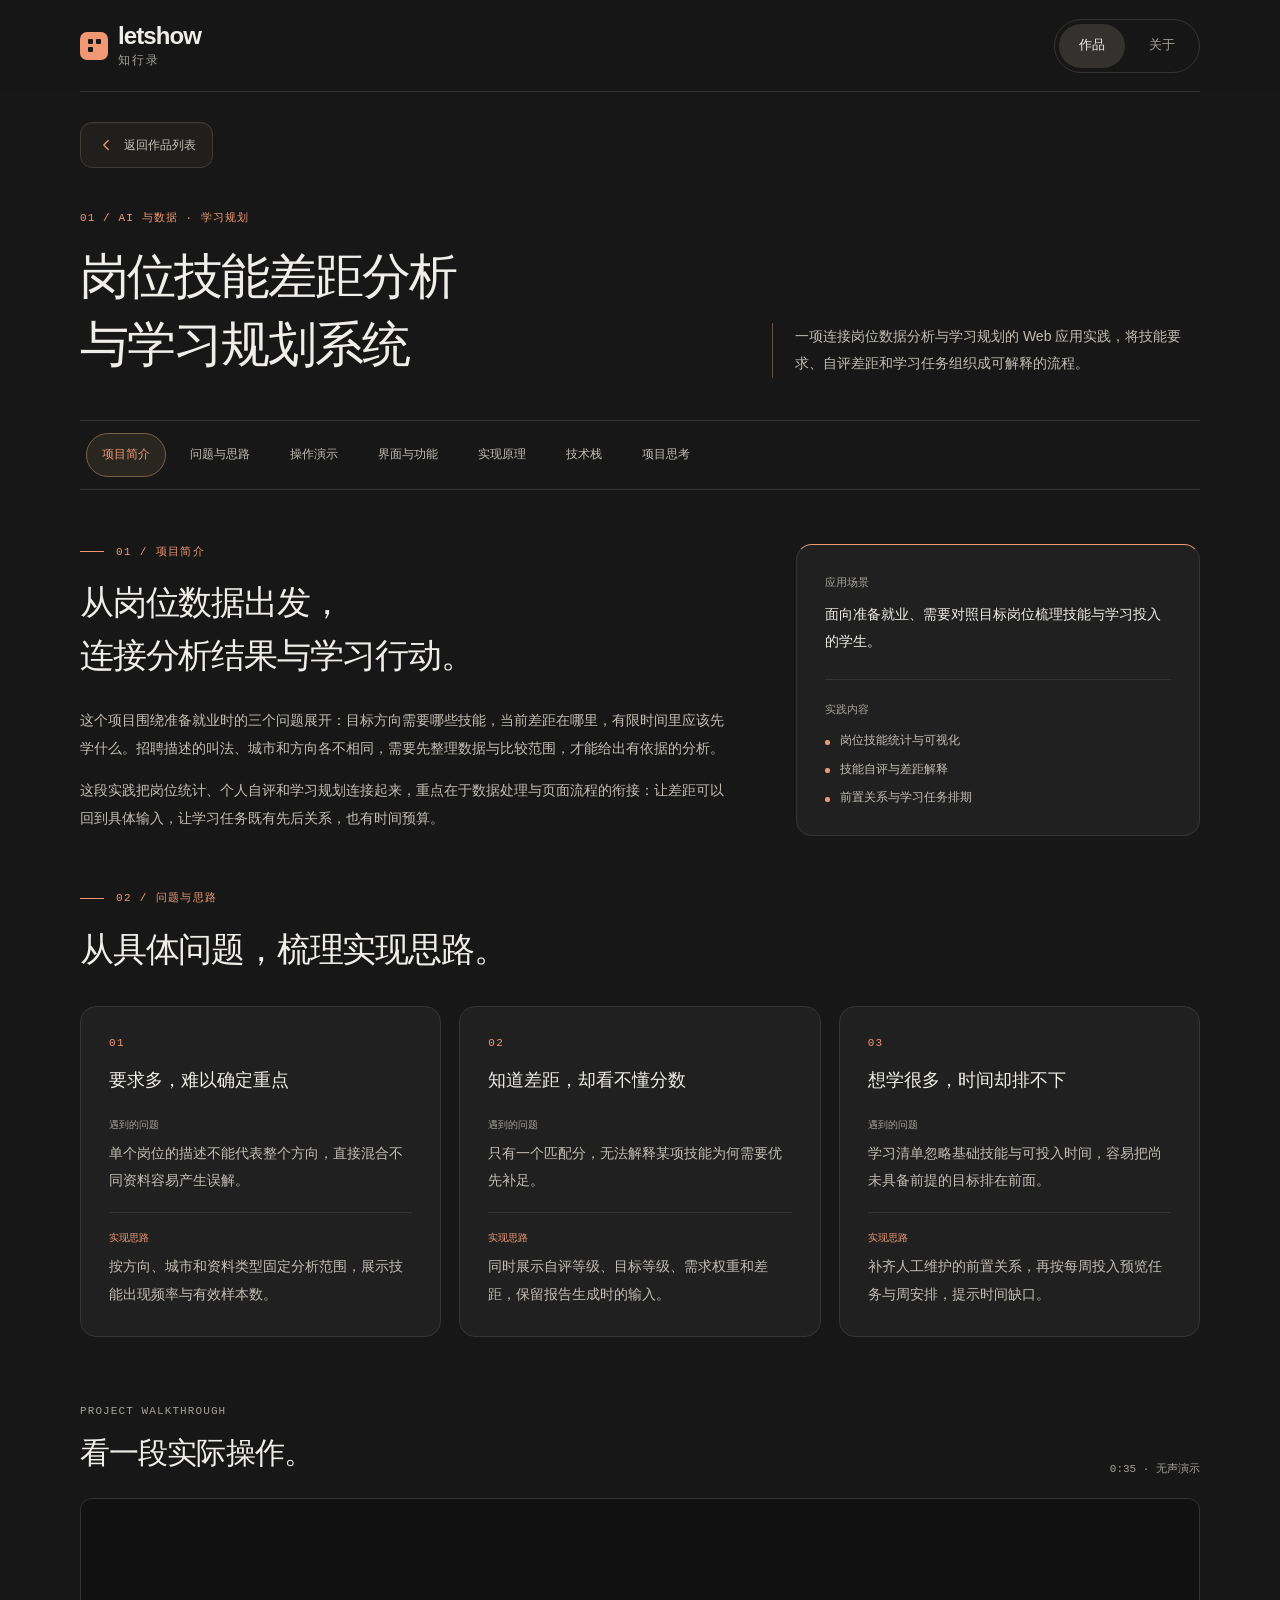
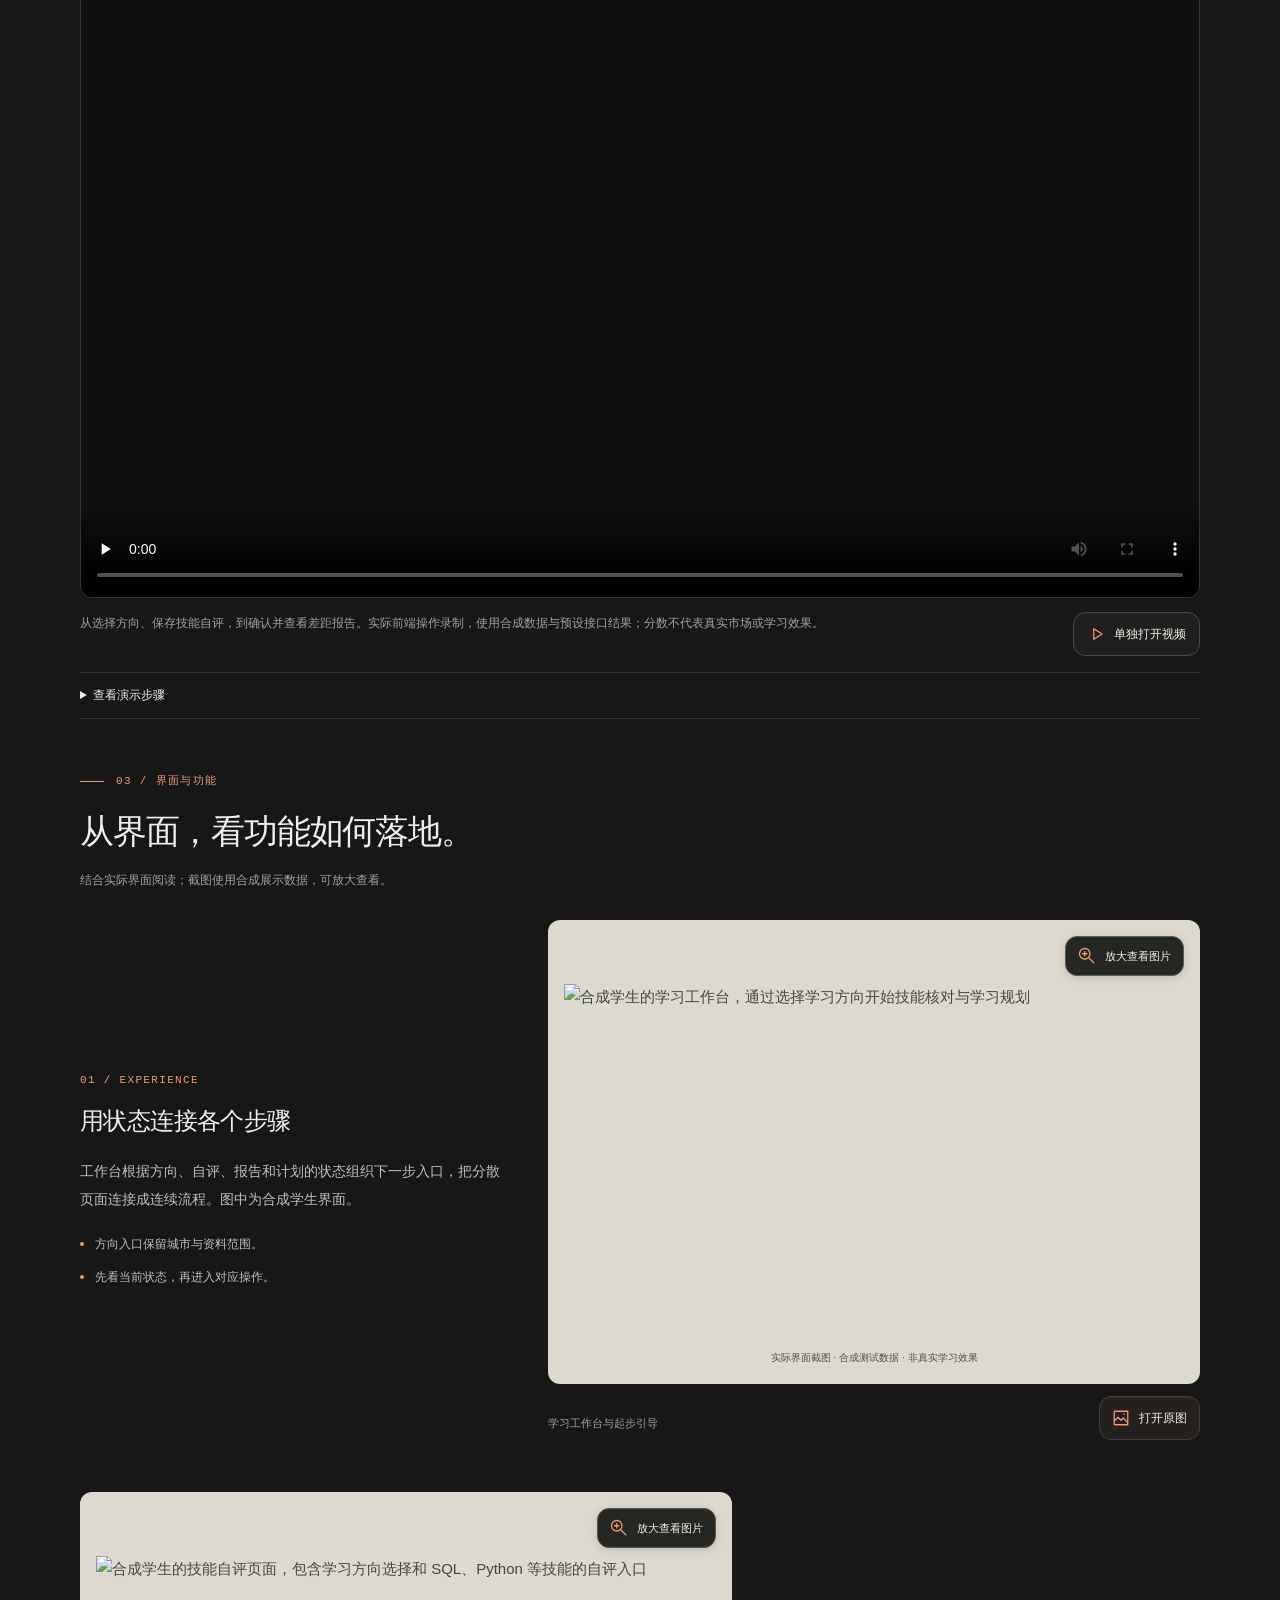
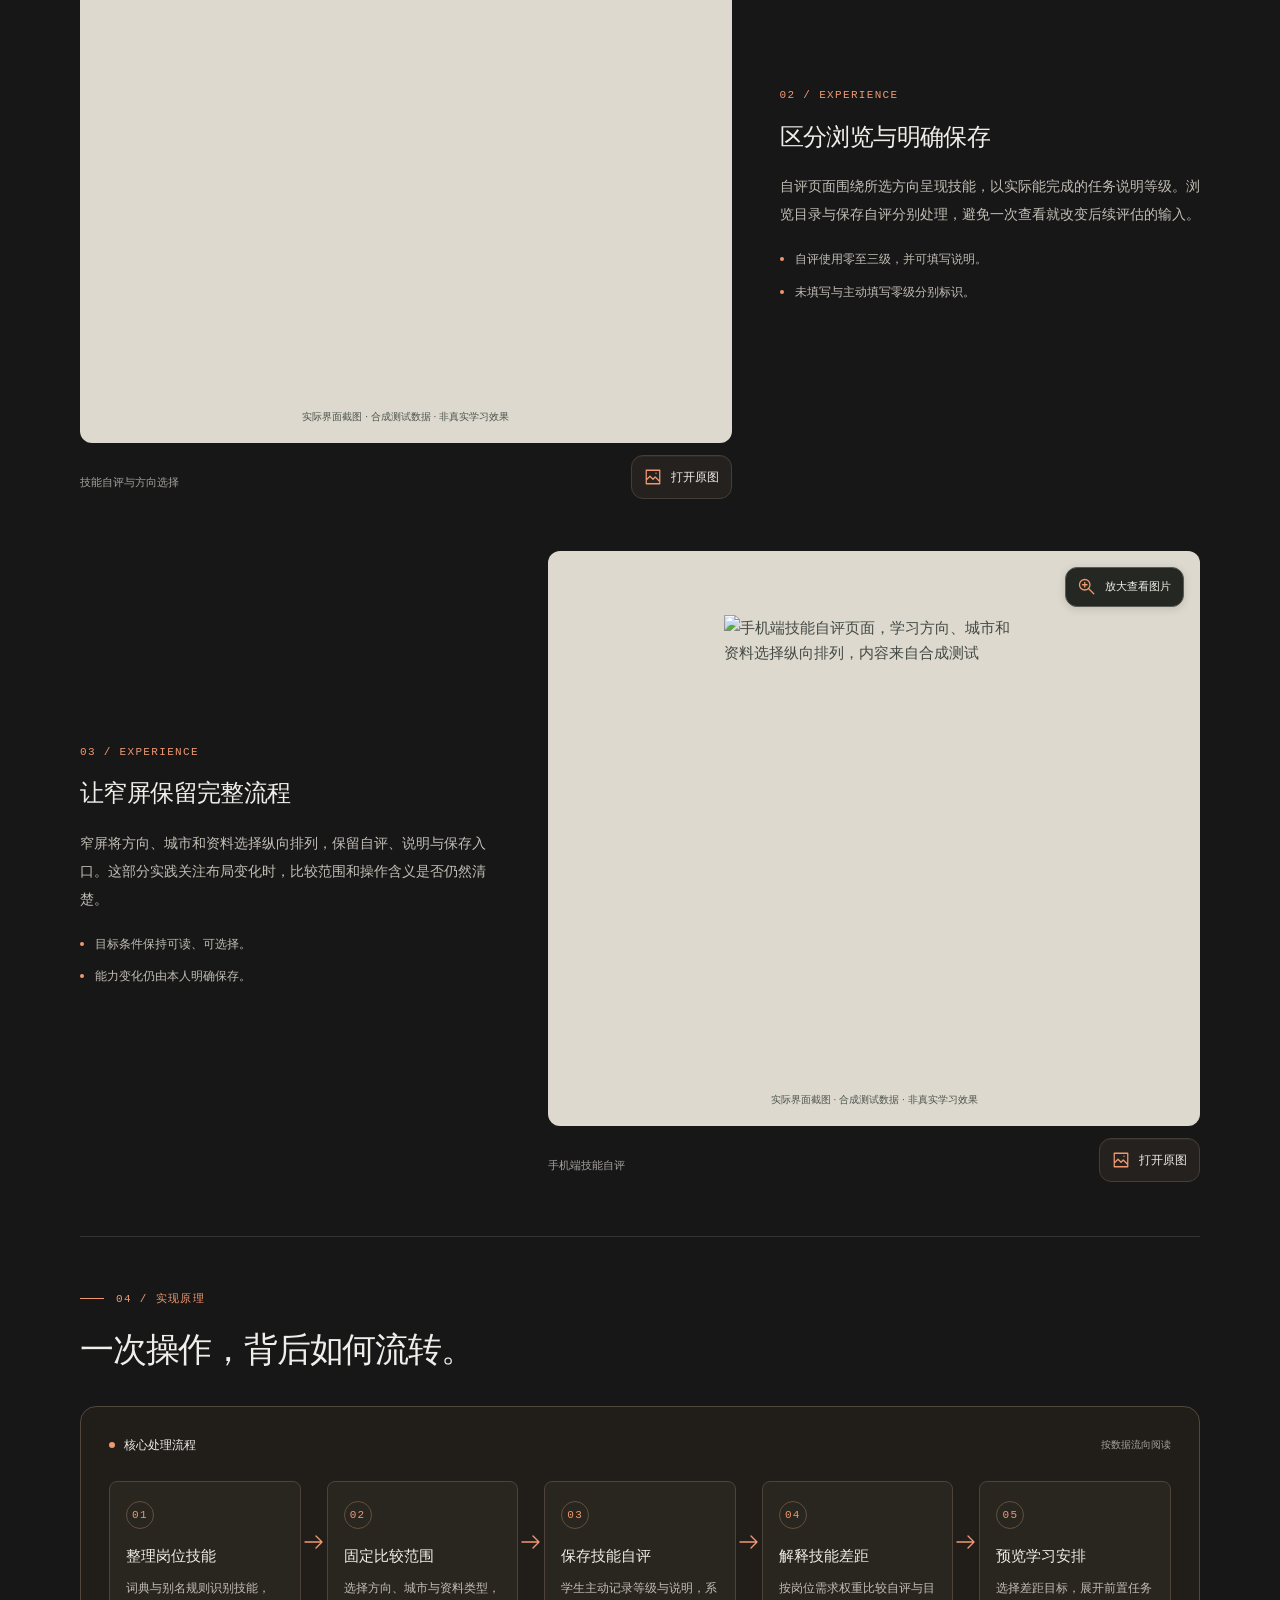
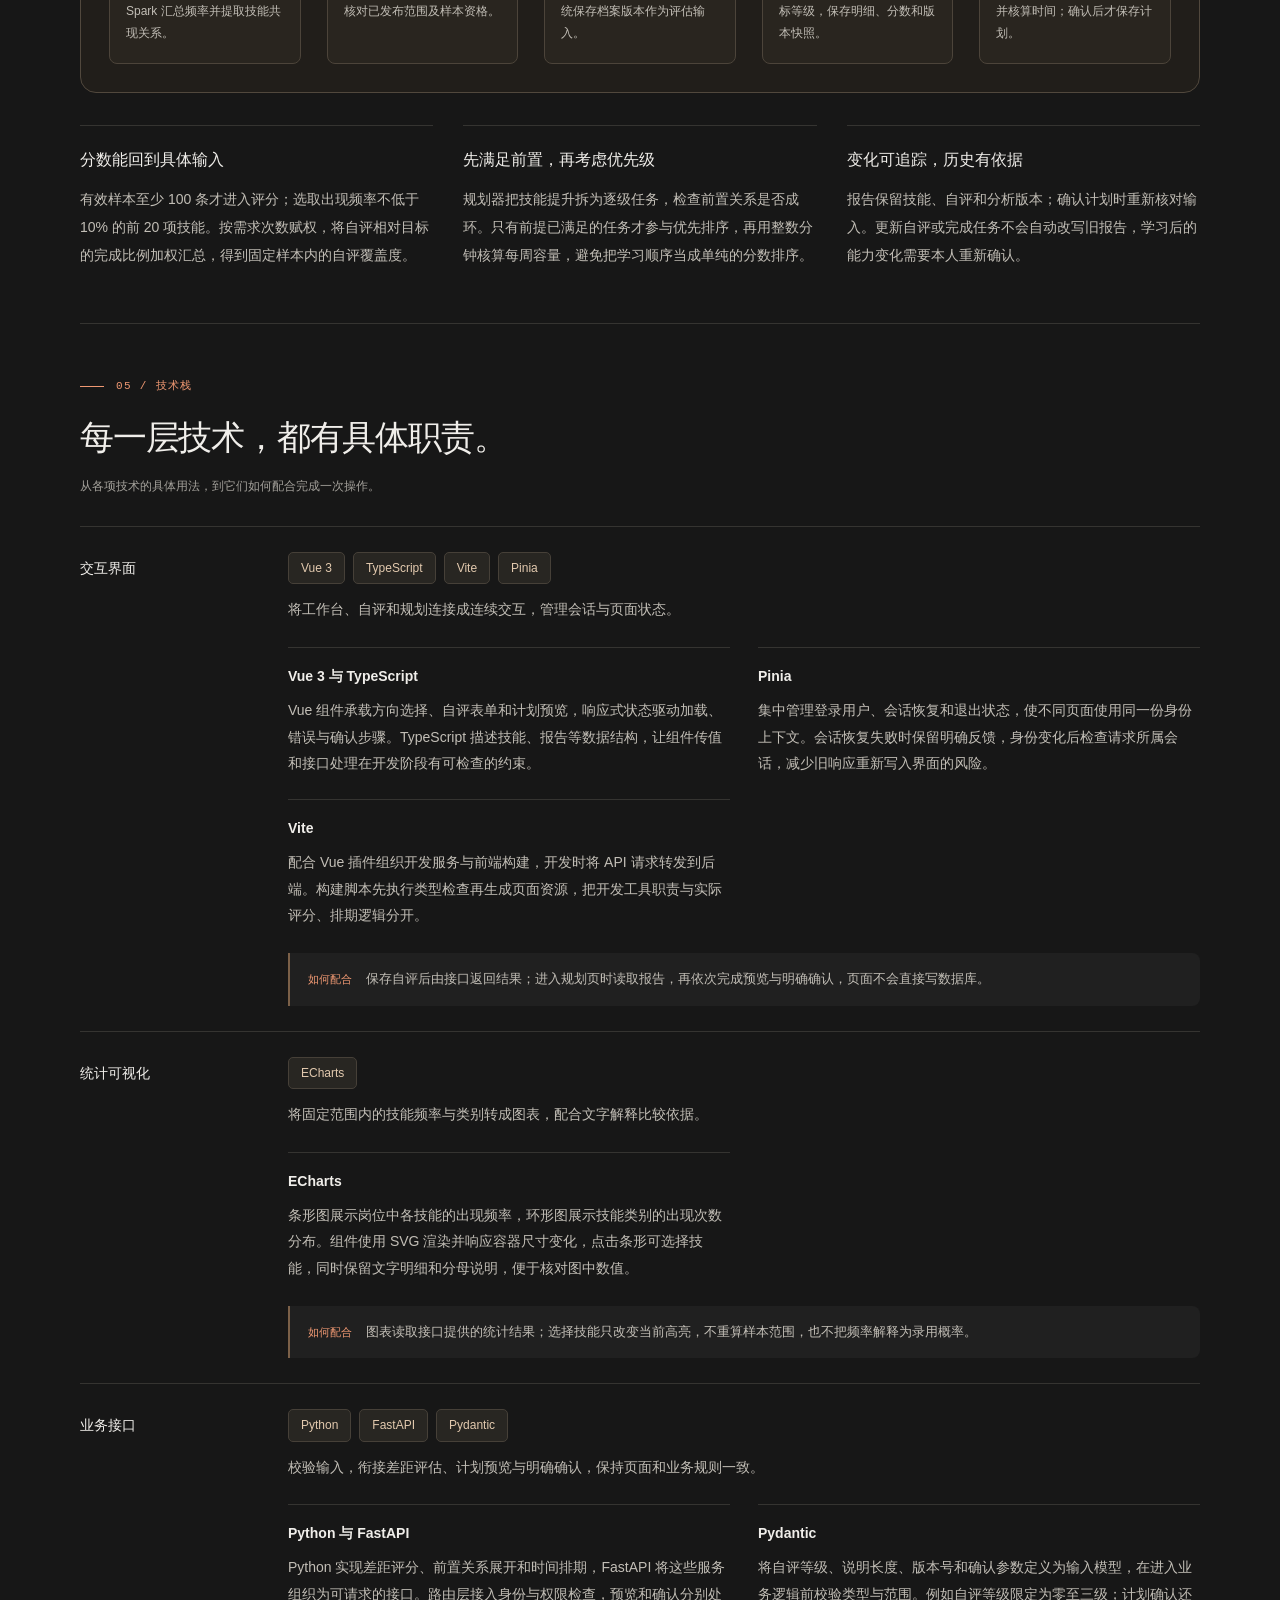
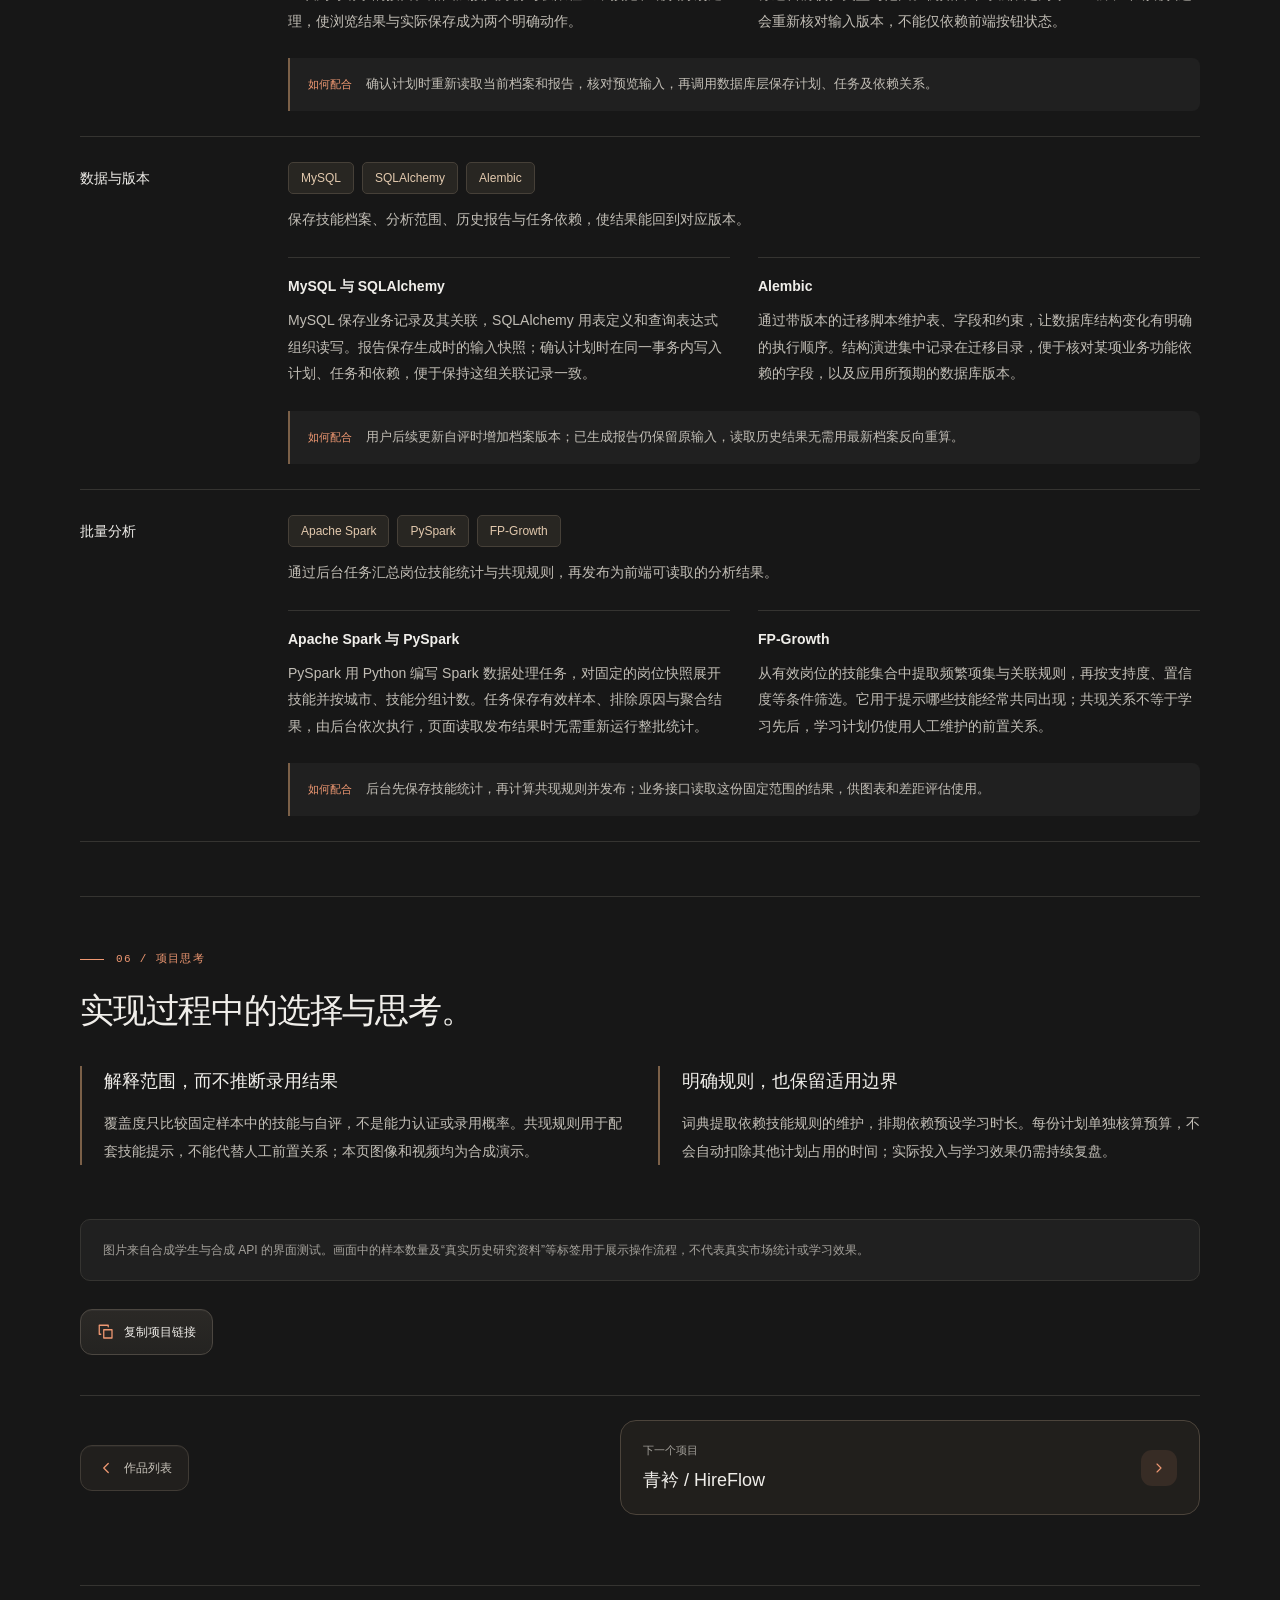
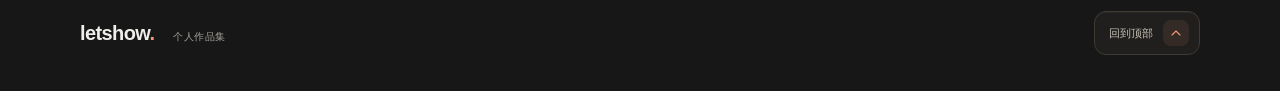
==== commit 8006d8bc: "Refine action buttons, icons and project navigation" ====
--- a/projects/bs/index.html
+++ b/projects/bs/index.html
@@ -1 +1 @@
-<!DOCTYPE html><html lang="zh-CN"><head><meta charset="utf-8"><meta http-equiv="Content-Security-Policy" content="default-src 'self'; script-src 'self' 'sha256-zLakd8B77ncjwmERFoytzZakohlbPKrEmWP+P48kZ+E='; script-src-attr 'none'; style-src 'self' 'unsafe-inline'; img-src 'self' data:; font-src 'self'; media-src 'self'; connect-src 'none'; object-src 'none'; frame-src 'none'; worker-src 'none'; base-uri 'self'; form-action 'none'"><meta name="referrer" content="no-referrer"><meta name="viewport" content="width=device-width, initial-scale=1"><meta name="color-scheme" content="dark"><meta name="theme-color" content="#171717"><meta name="description" content="一项连接岗位数据分析与学习规划的 Web 应用实践，将技能要求、自评差距和学习任务组织成可解释的流程。"><meta name="robots" content="noindex, nofollow"><meta property="og:type" content="website"><meta property="og:locale" content="zh_CN"><meta property="og:site_name" content="LetShow · 知行录"><meta property="og:title" content="岗位技能差距分析与学习规划系统 — 知行录 · LetShow"><meta property="og:description" content="一项连接岗位数据分析与学习规划的 Web 应用实践，将技能要求、自评差距和学习任务组织成可解释的流程。"><meta name="twitter:card" content="summary_large_image"><meta name="twitter:title" content="岗位技能差距分析与学习规划系统 — 知行录 · LetShow"><meta name="twitter:description" content="一项连接岗位数据分析与学习规划的 Web 应用实践，将技能要求、自评差距和学习任务组织成可解释的流程。"><link rel="canonical" href="https://chenc55.github.io/projects/bs/"><meta property="og:url" content="https://chenc55.github.io/projects/bs/"><meta property="og:image" content="https://chenc55.github.io/images/projects/bs/skills.jpg"><meta property="og:image:alt" content="合成学生的技能自评页面，包含学习方向选择和 SQL、Python 等技能的自评入口"><meta property="og:image:width" content="1265"><meta property="og:image:height" content="889"><meta name="twitter:image" content="https://chenc55.github.io/images/projects/bs/skills.jpg"><meta name="twitter:image:alt" content="合成学生的技能自评页面，包含学习方向选择和 SQL、Python 等技能的自评入口"><title>岗位技能差距分析与学习规划系统 — 知行录 · LetShow</title><link rel="icon" href="data:image/svg+xml,%3Csvg xmlns='http://www.w3.org/2000/svg' viewBox='0 0 32 32'%3E%3Crect width='32' height='32' rx='8' fill='%23ff7951'/%3E%3Cpath d='M10 8v16h14v-5h-9V8z' fill='%23101617'/%3E%3C/svg%3E"><link rel="stylesheet" href="/_astro/BaseLayout.B9vVOQAW.css"><link rel="stylesheet" href="/_astro/_id_.BdKOO9Au.css"></head><body><a class="skip" href="#main-content">跳到主要内容</a><header class="header"><div class="wrap header-row"><a class="brand" href="/#top" aria-label="LetShow 知行录 首页"><span class="brand-mark" aria-hidden="true"><i></i><i></i><i></i><i></i></span><span class="brand-copy"><span>letshow</span><span class="brand-name-zh">知行录</span></span></a><nav class="nav" aria-label="主导航"><a class="nav-work" data-return-works href="/#works">作品</a><a href="/#about">关于</a></nav></div></header><main id="main-content" tabindex="-1"><article class="wrap detail" data-project-detail aria-labelledby="detail-title"><a class="back-link" data-return-works href="/#works"><span aria-hidden="true">←</span> 返回作品列表</a><div class="detail-heading"><div><p class="eyebrow mono">01 / AI 与数据 · 学习规划</p><h1 id="detail-title">岗位技能差距分析与学习规划系统</h1></div><div class="detail-intro"><p>一项连接岗位数据分析与学习规划的 Web 应用实践，将技能要求、自评差距和学习任务组织成可解释的流程。</p></div></div><div class="case-study" data-astro-cid-xkkcabxo><nav class="case-nav" data-case-nav aria-label="项目介绍目录" data-astro-cid-xkkcabxo><a href="#background" data-astro-cid-xkkcabxo>项目简介</a><a href="#problems" data-astro-cid-xkkcabxo>问题与思路</a><a href="#demo" data-astro-cid-xkkcabxo>操作演示</a><a href="#experience" data-astro-cid-xkkcabxo>界面与功能</a><a href="#principle" data-astro-cid-xkkcabxo>实现原理</a><a href="#stack" data-astro-cid-xkkcabxo>技术栈</a><a href="#choices" data-astro-cid-xkkcabxo>项目思考</a></nav><section id="background" class="case-section case-overview" aria-labelledby="background-title" tabindex="-1" data-astro-cid-xkkcabxo><div class="case-narrative" data-astro-cid-xkkcabxo><p class="case-kicker mono" data-astro-cid-xkkcabxo>01 / 项目简介</p><h2 id="background-title" data-astro-cid-xkkcabxo><span data-astro-cid-xkkcabxo>从岗位数据出发，</span><span data-astro-cid-xkkcabxo>连接分析结果与学习行动。</span></h2><div class="case-prose" data-astro-cid-xkkcabxo><p data-astro-cid-xkkcabxo>这个项目围绕准备就业时的三个问题展开：目标方向需要哪些技能，当前差距在哪里，有限时间里应该先学什么。招聘描述的叫法、城市和方向各不相同，需要先整理数据与比较范围，才能给出有依据的分析。</p><p data-astro-cid-xkkcabxo>这段实践把岗位统计、个人自评和学习规划连接起来，重点在于数据处理与页面流程的衔接：让差距可以回到具体输入，让学习任务既有先后关系，也有时间预算。</p></div></div><aside class="case-brief" aria-label="应用场景与实践内容" data-astro-cid-xkkcabxo><p class="case-label" data-astro-cid-xkkcabxo>应用场景</p><p class="case-audience" data-astro-cid-xkkcabxo>面向准备就业、需要对照目标岗位梳理技能与学习投入的学生。</p><p class="case-label case-brief-label" data-astro-cid-xkkcabxo>实践内容</p><ul class="case-capabilities" role="list" data-astro-cid-xkkcabxo><li data-astro-cid-xkkcabxo>岗位技能统计与可视化</li><li data-astro-cid-xkkcabxo>技能自评与差距解释</li><li data-astro-cid-xkkcabxo>前置关系与学习任务排期</li></ul></aside></section><section id="problems" class="case-section" aria-labelledby="problems-title" tabindex="-1" data-astro-cid-xkkcabxo><div class="case-section-heading" data-astro-cid-xkkcabxo><p class="case-kicker mono" data-astro-cid-xkkcabxo>02 / 问题与思路</p><h2 id="problems-title" data-astro-cid-xkkcabxo>从具体问题，梳理实现思路。</h2></div><div class="case-problems" data-astro-cid-xkkcabxo><article class="case-problem" data-astro-cid-xkkcabxo><span class="case-number mono" aria-hidden="true" data-astro-cid-xkkcabxo>01</span><h3 data-astro-cid-xkkcabxo>要求多，难以确定重点</h3><dl data-astro-cid-xkkcabxo><dt data-astro-cid-xkkcabxo>遇到的问题</dt><dd data-astro-cid-xkkcabxo>单个岗位的描述不能代表整个方向，直接混合不同资料容易产生误解。</dd><dt class="solution-label" data-astro-cid-xkkcabxo>实现思路</dt><dd data-astro-cid-xkkcabxo>按方向、城市和资料类型固定分析范围，展示技能出现频率与有效样本数。</dd></dl></article><article class="case-problem" data-astro-cid-xkkcabxo><span class="case-number mono" aria-hidden="true" data-astro-cid-xkkcabxo>02</span><h3 data-astro-cid-xkkcabxo>知道差距，却看不懂分数</h3><dl data-astro-cid-xkkcabxo><dt data-astro-cid-xkkcabxo>遇到的问题</dt><dd data-astro-cid-xkkcabxo>只有一个匹配分，无法解释某项技能为何需要优先补足。</dd><dt class="solution-label" data-astro-cid-xkkcabxo>实现思路</dt><dd data-astro-cid-xkkcabxo>同时展示自评等级、目标等级、需求权重和差距，保留报告生成时的输入。</dd></dl></article><article class="case-problem" data-astro-cid-xkkcabxo><span class="case-number mono" aria-hidden="true" data-astro-cid-xkkcabxo>03</span><h3 data-astro-cid-xkkcabxo>想学很多，时间却排不下</h3><dl data-astro-cid-xkkcabxo><dt data-astro-cid-xkkcabxo>遇到的问题</dt><dd data-astro-cid-xkkcabxo>学习清单忽略基础技能与可投入时间，容易把尚未具备前提的目标排在前面。</dd><dt class="solution-label" data-astro-cid-xkkcabxo>实现思路</dt><dd data-astro-cid-xkkcabxo>补齐人工维护的前置关系，再按每周投入预览任务与周安排，提示时间缺口。</dd></dl></article></div></section><div id="demo" class="case-demo" tabindex="-1" data-astro-cid-xkkcabxo><section class="project-video" aria-labelledby="video-heading"><div class="video-heading"><div><p class="eyebrow mono">PROJECT WALKTHROUGH</p><h2 id="video-heading">看一段实际操作。</h2></div><span class="video-meta">0:35 · 无声演示</span></div><video controls playsinline preload="none" poster="/images/projects/bs/demo-poster.jpg" width="1280" height="800" aria-label="岗位技能差距分析与学习规划系统操作演示" aria-describedby="video-description"><source src="/videos/projects/bs/preview.mp4" type="video/mp4"><track kind="captions" src="/videos/projects/bs/preview.vtt" srclang="zh" label="中文步骤说明">当前浏览器无法播放视频，可<a href="/videos/projects/bs/preview.mp4">打开 MP4 视频</a>，或阅读下方演示步骤。</video><div class="video-caption"><p id="video-description">从选择方向、保存技能自评，到确认并查看差距报告。实际前端操作录制，使用合成数据与预设接口结果；分数不代表真实市场或学习效果。</p><a class="video-direct" href="/videos/projects/bs/preview.mp4">单独打开视频 <span aria-hidden="true">↗</span></a></div><details class="video-transcript"><summary>查看演示步骤</summary><ol><li>从学习工作台选择“后端开发（合成演示）”，进入相关技能清单。</li><li>将目标资料切换为模拟演示资料，打开 SQL 自评，主动选择等级并保存。</li><li>核对评估范围与技能输入，确认生成模拟报告。</li><li>查看报告概览及技能明细，对照当前自评与目标等级。</li></ol></details></section></div><section id="experience" class="case-section" aria-labelledby="experience-title" tabindex="-1" data-astro-cid-xkkcabxo><div class="case-section-heading" data-astro-cid-xkkcabxo><p class="case-kicker mono" data-astro-cid-xkkcabxo>03 / 界面与功能</p><h2 id="experience-title" data-astro-cid-xkkcabxo>从界面，看功能如何落地。</h2><p data-astro-cid-xkkcabxo>结合实际界面阅读；截图使用合成展示数据，可放大查看。</p></div><div class="case-walkthrough" data-astro-cid-xkkcabxo><article class="case-scene" aria-labelledby="scene-1" data-astro-cid-xkkcabxo><div class="case-scene-copy" data-astro-cid-xkkcabxo><p class="case-number mono" data-astro-cid-xkkcabxo>01 / EXPERIENCE</p><h3 id="scene-1" data-astro-cid-xkkcabxo>用状态连接各个步骤</h3><p data-astro-cid-xkkcabxo>工作台根据方向、自评、报告和计划的状态组织下一步入口，把分散页面连接成连续流程。图中为合成学生界面。</p><ul class="case-points" role="list" data-astro-cid-xkkcabxo><li data-astro-cid-xkkcabxo>方向入口保留城市与资料范围。</li><li data-astro-cid-xkkcabxo>先看当前状态，再进入对应操作。</li></ul></div><div class="case-scene-media" data-astro-cid-xkkcabxo><div data-artwork-viewer><figure class="detail-art" aria-label="岗位技能差距分析与学习规划系统：学习工作台与起步引导"><div class="artwork-trigger-area"><div class="art art-media" data-artwork="bs"><img class="art-image" src="/images/projects/bs/workspace.jpg" alt="合成学生的学习工作台，通过选择学习方向开始技能核对与学习规划" width="1265" height="712" loading="lazy" decoding="async"><span class="art-media-label">实际界面截图 · 合成测试数据 · 非真实学习效果</span></div><button class="artwork-open" data-artwork-open type="button" hidden aria-haspopup="dialog" aria-controls="artwork-bs-2" aria-expanded="false" aria-label="放大查看岗位技能差距分析与学习规划系统：学习工作台与起步引导"><span class="artwork-open-label"><span aria-hidden="true">↗</span> 放大查看图片</span></button></div><figcaption class="artwork-caption"><span>学习工作台与起步引导</span><a class="artwork-original" href="/images/projects/bs/workspace.jpg" aria-label="打开原图：学习工作台与起步引导">打开原图 <span aria-hidden="true">↗</span></a></figcaption></figure><dialog class="artwork-dialog" data-artwork-dialog id="artwork-bs-2" aria-labelledby="artwork-bs-2-title" aria-describedby="artwork-bs-2-description"><div class="artwork-dialog-panel"><header class="artwork-dialog-header"><div><h2 id="artwork-bs-2-title">学习工作台与起步引导</h2><p id="artwork-bs-2-description">实际界面截图 · 合成测试数据 · 非真实学习效果</p></div><div class="artwork-dialog-actions"><a class="artwork-original" href="/images/projects/bs/workspace.jpg">打开原图 <span aria-hidden="true">↗</span></a><button class="artwork-close" data-artwork-close type="button" autofocus>关闭 <span aria-hidden="true">×</span></button></div></header><div class="artwork-dialog-art"><div class="art art-media" data-artwork="bs"><img class="art-image" src="/images/projects/bs/workspace.jpg" alt="合成学生的学习工作台，通过选择学习方向开始技能核对与学习规划" width="1265" height="712" loading="eager" decoding="async"><span class="art-media-label">实际界面截图 · 合成测试数据 · 非真实学习效果</span></div></div></div></dialog></div><script type="module" src="/_astro/ArtworkDialog.astro_astro_type_script_index_0_lang.utnCitZ5.js"></script></div></article><article class="case-scene" aria-labelledby="scene-2" data-astro-cid-xkkcabxo><div class="case-scene-copy" data-astro-cid-xkkcabxo><p class="case-number mono" data-astro-cid-xkkcabxo>02 / EXPERIENCE</p><h3 id="scene-2" data-astro-cid-xkkcabxo>区分浏览与明确保存</h3><p data-astro-cid-xkkcabxo>自评页面围绕所选方向呈现技能，以实际能完成的任务说明等级。浏览目录与保存自评分别处理，避免一次查看就改变后续评估的输入。</p><ul class="case-points" role="list" data-astro-cid-xkkcabxo><li data-astro-cid-xkkcabxo>自评使用零至三级，并可填写说明。</li><li data-astro-cid-xkkcabxo>未填写与主动填写零级分别标识。</li></ul></div><div class="case-scene-media" data-astro-cid-xkkcabxo><div data-artwork-viewer><figure class="detail-art" aria-label="岗位技能差距分析与学习规划系统：技能自评与方向选择"><div class="artwork-trigger-area"><div class="art art-media" data-artwork="bs"><img class="art-image" src="/images/projects/bs/skills.jpg" alt="合成学生的技能自评页面，包含学习方向选择和 SQL、Python 等技能的自评入口" width="1265" height="889" loading="lazy" decoding="async"><span class="art-media-label">实际界面截图 · 合成测试数据 · 非真实学习效果</span></div><button class="artwork-open" data-artwork-open type="button" hidden aria-haspopup="dialog" aria-controls="artwork-bs-1" aria-expanded="false" aria-label="放大查看岗位技能差距分析与学习规划系统：技能自评与方向选择"><span class="artwork-open-label"><span aria-hidden="true">↗</span> 放大查看图片</span></button></div><figcaption class="artwork-caption"><span>技能自评与方向选择</span><a class="artwork-original" href="/images/projects/bs/skills.jpg" aria-label="打开原图：技能自评与方向选择">打开原图 <span aria-hidden="true">↗</span></a></figcaption></figure><dialog class="artwork-dialog" data-artwork-dialog id="artwork-bs-1" aria-labelledby="artwork-bs-1-title" aria-describedby="artwork-bs-1-description"><div class="artwork-dialog-panel"><header class="artwork-dialog-header"><div><h2 id="artwork-bs-1-title">技能自评与方向选择</h2><p id="artwork-bs-1-description">实际界面截图 · 合成测试数据 · 非真实学习效果</p></div><div class="artwork-dialog-actions"><a class="artwork-original" href="/images/projects/bs/skills.jpg">打开原图 <span aria-hidden="true">↗</span></a><button class="artwork-close" data-artwork-close type="button" autofocus>关闭 <span aria-hidden="true">×</span></button></div></header><div class="artwork-dialog-art"><div class="art art-media" data-artwork="bs"><img class="art-image" src="/images/projects/bs/skills.jpg" alt="合成学生的技能自评页面，包含学习方向选择和 SQL、Python 等技能的自评入口" width="1265" height="889" loading="eager" decoding="async"><span class="art-media-label">实际界面截图 · 合成测试数据 · 非真实学习效果</span></div></div></div></dialog></div></div></article><article class="case-scene" aria-labelledby="scene-3" data-astro-cid-xkkcabxo><div class="case-scene-copy" data-astro-cid-xkkcabxo><p class="case-number mono" data-astro-cid-xkkcabxo>03 / EXPERIENCE</p><h3 id="scene-3" data-astro-cid-xkkcabxo>让窄屏保留完整流程</h3><p data-astro-cid-xkkcabxo>窄屏将方向、城市和资料选择纵向排列，保留自评、说明与保存入口。这部分实践关注布局变化时，比较范围和操作含义是否仍然清楚。</p><ul class="case-points" role="list" data-astro-cid-xkkcabxo><li data-astro-cid-xkkcabxo>目标条件保持可读、可选择。</li><li data-astro-cid-xkkcabxo>能力变化仍由本人明确保存。</li></ul></div><div class="case-scene-media" data-astro-cid-xkkcabxo><div data-artwork-viewer><figure class="detail-art" aria-label="岗位技能差距分析与学习规划系统：手机端技能自评"><div class="artwork-trigger-area"><div class="art art-media art-media-portrait" data-artwork="bs"><img class="art-image" src="/images/projects/bs/skills-mobile.jpg" alt="手机端技能自评页面，学习方向、城市和资料选择纵向排列，内容来自合成测试" width="375" height="812" loading="lazy" decoding="async"><span class="art-media-label">实际界面截图 · 合成测试数据 · 非真实学习效果</span></div><button class="artwork-open" data-artwork-open type="button" hidden aria-haspopup="dialog" aria-controls="artwork-bs-3" aria-expanded="false" aria-label="放大查看岗位技能差距分析与学习规划系统：手机端技能自评"><span class="artwork-open-label"><span aria-hidden="true">↗</span> 放大查看图片</span></button></div><figcaption class="artwork-caption"><span>手机端技能自评</span><a class="artwork-original" href="/images/projects/bs/skills-mobile.jpg" aria-label="打开原图：手机端技能自评">打开原图 <span aria-hidden="true">↗</span></a></figcaption></figure><dialog class="artwork-dialog" data-artwork-dialog id="artwork-bs-3" aria-labelledby="artwork-bs-3-title" aria-describedby="artwork-bs-3-description"><div class="artwork-dialog-panel"><header class="artwork-dialog-header"><div><h2 id="artwork-bs-3-title">手机端技能自评</h2><p id="artwork-bs-3-description">实际界面截图 · 合成测试数据 · 非真实学习效果</p></div><div class="artwork-dialog-actions"><a class="artwork-original" href="/images/projects/bs/skills-mobile.jpg">打开原图 <span aria-hidden="true">↗</span></a><button class="artwork-close" data-artwork-close type="button" autofocus>关闭 <span aria-hidden="true">×</span></button></div></header><div class="artwork-dialog-art"><div class="art art-media art-media-portrait" data-artwork="bs"><img class="art-image" src="/images/projects/bs/skills-mobile.jpg" alt="手机端技能自评页面，学习方向、城市和资料选择纵向排列，内容来自合成测试" width="375" height="812" loading="eager" decoding="async"><span class="art-media-label">实际界面截图 · 合成测试数据 · 非真实学习效果</span></div></div></div></dialog></div></div></article></div></section><section id="principle" class="case-section" aria-labelledby="principle-title" tabindex="-1" data-astro-cid-xkkcabxo><div class="case-section-heading" data-astro-cid-xkkcabxo><p class="case-kicker mono" data-astro-cid-xkkcabxo>04 / 实现原理</p><h2 id="principle-title" data-astro-cid-xkkcabxo>一次操作，背后如何流转。</h2></div><figure class="case-flow" aria-labelledby="flow-caption" data-astro-cid-xkkcabxo><figcaption id="flow-caption" data-astro-cid-xkkcabxo><span class="flow-dot" aria-hidden="true" data-astro-cid-xkkcabxo></span>核心处理流程<span class="flow-caption-note" data-astro-cid-xkkcabxo>按数据流向阅读</span></figcaption><ol class="flow-steps" role="list" style="--flow-count: 5" data-astro-cid-xkkcabxo><li class="flow-step" data-astro-cid-xkkcabxo><span class="flow-index mono" aria-hidden="true" data-astro-cid-xkkcabxo>01</span><h3 data-astro-cid-xkkcabxo>整理岗位技能</h3><p data-astro-cid-xkkcabxo>词典与别名规则识别技能，Spark 汇总频率并提取技能共现关系。</p><svg class="flow-arrow" width="24" height="24" viewBox="0 0 24 24" fill="none" aria-hidden="true" data-astro-cid-xkkcabxo><path d="M3 12h17m-6-6 6 6-6 6" stroke="currentColor" stroke-width="1.4" stroke-linecap="round" stroke-linejoin="round" data-astro-cid-xkkcabxo></path></svg></li><li class="flow-step" data-astro-cid-xkkcabxo><span class="flow-index mono" aria-hidden="true" data-astro-cid-xkkcabxo>02</span><h3 data-astro-cid-xkkcabxo>固定比较范围</h3><p data-astro-cid-xkkcabxo>选择方向、城市与资料类型，核对已发布范围及样本资格。</p><svg class="flow-arrow" width="24" height="24" viewBox="0 0 24 24" fill="none" aria-hidden="true" data-astro-cid-xkkcabxo><path d="M3 12h17m-6-6 6 6-6 6" stroke="currentColor" stroke-width="1.4" stroke-linecap="round" stroke-linejoin="round" data-astro-cid-xkkcabxo></path></svg></li><li class="flow-step" data-astro-cid-xkkcabxo><span class="flow-index mono" aria-hidden="true" data-astro-cid-xkkcabxo>03</span><h3 data-astro-cid-xkkcabxo>保存技能自评</h3><p data-astro-cid-xkkcabxo>学生主动记录等级与说明，系统保存档案版本作为评估输入。</p><svg class="flow-arrow" width="24" height="24" viewBox="0 0 24 24" fill="none" aria-hidden="true" data-astro-cid-xkkcabxo><path d="M3 12h17m-6-6 6 6-6 6" stroke="currentColor" stroke-width="1.4" stroke-linecap="round" stroke-linejoin="round" data-astro-cid-xkkcabxo></path></svg></li><li class="flow-step" data-astro-cid-xkkcabxo><span class="flow-index mono" aria-hidden="true" data-astro-cid-xkkcabxo>04</span><h3 data-astro-cid-xkkcabxo>解释技能差距</h3><p data-astro-cid-xkkcabxo>按岗位需求权重比较自评与目标等级，保存明细、分数和版本快照。</p><svg class="flow-arrow" width="24" height="24" viewBox="0 0 24 24" fill="none" aria-hidden="true" data-astro-cid-xkkcabxo><path d="M3 12h17m-6-6 6 6-6 6" stroke="currentColor" stroke-width="1.4" stroke-linecap="round" stroke-linejoin="round" data-astro-cid-xkkcabxo></path></svg></li><li class="flow-step" data-astro-cid-xkkcabxo><span class="flow-index mono" aria-hidden="true" data-astro-cid-xkkcabxo>05</span><h3 data-astro-cid-xkkcabxo>预览学习安排</h3><p data-astro-cid-xkkcabxo>选择差距目标，展开前置任务并核算时间；确认后才保存计划。</p></li></ol></figure><div class="case-principles" data-astro-cid-xkkcabxo><article data-astro-cid-xkkcabxo><h3 data-astro-cid-xkkcabxo>分数能回到具体输入</h3><p data-astro-cid-xkkcabxo>有效样本至少 100 条才进入评分；选取出现频率不低于 10% 的前 20 项技能。按需求次数赋权，将自评相对目标的完成比例加权汇总，得到固定样本内的自评覆盖度。</p></article><article data-astro-cid-xkkcabxo><h3 data-astro-cid-xkkcabxo>先满足前置，再考虑优先级</h3><p data-astro-cid-xkkcabxo>规划器把技能提升拆为逐级任务，检查前置关系是否成环。只有前提已满足的任务才参与优先排序，再用整数分钟核算每周容量，避免把学习顺序当成单纯的分数排序。</p></article><article data-astro-cid-xkkcabxo><h3 data-astro-cid-xkkcabxo>变化可追踪，历史有依据</h3><p data-astro-cid-xkkcabxo>报告保留技能、自评和分析版本；确认计划时重新核对输入。更新自评或完成任务不会自动改写旧报告，学习后的能力变化需要本人重新确认。</p></article></div></section><section id="stack" class="case-section" aria-labelledby="stack-title" tabindex="-1" data-astro-cid-xkkcabxo><div class="case-section-heading" data-astro-cid-xkkcabxo><p class="case-kicker mono" data-astro-cid-xkkcabxo>05 / 技术栈</p><h2 id="stack-title" data-astro-cid-xkkcabxo>每一层技术，都有具体职责。</h2><p data-astro-cid-xkkcabxo>从各项技术的具体用法，到它们如何配合完成一次操作。</p></div><dl class="case-stack" data-astro-cid-xkkcabxo><div class="stack-row" data-astro-cid-xkkcabxo><dt data-astro-cid-xkkcabxo>交互界面</dt><dd data-astro-cid-xkkcabxo><ul class="stack-tools" role="list" data-astro-cid-xkkcabxo><li data-astro-cid-xkkcabxo>Vue 3</li><li data-astro-cid-xkkcabxo>TypeScript</li><li data-astro-cid-xkkcabxo>Vite</li><li data-astro-cid-xkkcabxo>Pinia</li></ul><p class="stack-summary" data-astro-cid-xkkcabxo>将工作台、自评和规划连接成连续交互，管理会话与页面状态。</p><ul class="stack-details" role="list" data-astro-cid-xkkcabxo><li data-astro-cid-xkkcabxo><h3 data-astro-cid-xkkcabxo>Vue 3 与 TypeScript</h3><p data-astro-cid-xkkcabxo>Vue 组件承载方向选择、自评表单和计划预览，响应式状态驱动加载、错误与确认步骤。TypeScript 描述技能、报告等数据结构，让组件传值和接口处理在开发阶段有可检查的约束。</p></li><li data-astro-cid-xkkcabxo><h3 data-astro-cid-xkkcabxo>Pinia</h3><p data-astro-cid-xkkcabxo>集中管理登录用户、会话恢复和退出状态，使不同页面使用同一份身份上下文。会话恢复失败时保留明确反馈，身份变化后检查请求所属会话，减少旧响应重新写入界面的风险。</p></li><li data-astro-cid-xkkcabxo><h3 data-astro-cid-xkkcabxo>Vite</h3><p data-astro-cid-xkkcabxo>配合 Vue 插件组织开发服务与前端构建，开发时将 API 请求转发到后端。构建脚本先执行类型检查再生成页面资源，把开发工具职责与实际评分、排期逻辑分开。</p></li></ul><div class="stack-integration" data-astro-cid-xkkcabxo><span data-astro-cid-xkkcabxo>如何配合</span><p data-astro-cid-xkkcabxo>保存自评后由接口返回结果；进入规划页时读取报告，再依次完成预览与明确确认，页面不会直接写数据库。</p></div></dd></div><div class="stack-row" data-astro-cid-xkkcabxo><dt data-astro-cid-xkkcabxo>统计可视化</dt><dd data-astro-cid-xkkcabxo><ul class="stack-tools" role="list" data-astro-cid-xkkcabxo><li data-astro-cid-xkkcabxo>ECharts</li></ul><p class="stack-summary" data-astro-cid-xkkcabxo>将固定范围内的技能频率与类别转成图表，配合文字解释比较依据。</p><ul class="stack-details" role="list" data-astro-cid-xkkcabxo><li data-astro-cid-xkkcabxo><h3 data-astro-cid-xkkcabxo>ECharts</h3><p data-astro-cid-xkkcabxo>条形图展示岗位中各技能的出现频率，环形图展示技能类别的出现次数分布。组件使用 SVG 渲染并响应容器尺寸变化，点击条形可选择技能，同时保留文字明细和分母说明，便于核对图中数值。</p></li></ul><div class="stack-integration" data-astro-cid-xkkcabxo><span data-astro-cid-xkkcabxo>如何配合</span><p data-astro-cid-xkkcabxo>图表读取接口提供的统计结果；选择技能只改变当前高亮，不重算样本范围，也不把频率解释为录用概率。</p></div></dd></div><div class="stack-row" data-astro-cid-xkkcabxo><dt data-astro-cid-xkkcabxo>业务接口</dt><dd data-astro-cid-xkkcabxo><ul class="stack-tools" role="list" data-astro-cid-xkkcabxo><li data-astro-cid-xkkcabxo>Python</li><li data-astro-cid-xkkcabxo>FastAPI</li><li data-astro-cid-xkkcabxo>Pydantic</li></ul><p class="stack-summary" data-astro-cid-xkkcabxo>校验输入，衔接差距评估、计划预览与明确确认，保持页面和业务规则一致。</p><ul class="stack-details" role="list" data-astro-cid-xkkcabxo><li data-astro-cid-xkkcabxo><h3 data-astro-cid-xkkcabxo>Python 与 FastAPI</h3><p data-astro-cid-xkkcabxo>Python 实现差距评分、前置关系展开和时间排期，FastAPI 将这些服务组织为可请求的接口。路由层接入身份与权限检查，预览和确认分别处理，使浏览结果与实际保存成为两个明确动作。</p></li><li data-astro-cid-xkkcabxo><h3 data-astro-cid-xkkcabxo>Pydantic</h3><p data-astro-cid-xkkcabxo>将自评等级、说明长度、版本号和确认参数定义为输入模型，在进入业务逻辑前校验类型与范围。例如自评等级限定为零至三级；计划确认还会重新核对输入版本，不能仅依赖前端按钮状态。</p></li></ul><div class="stack-integration" data-astro-cid-xkkcabxo><span data-astro-cid-xkkcabxo>如何配合</span><p data-astro-cid-xkkcabxo>确认计划时重新读取当前档案和报告，核对预览输入，再调用数据库层保存计划、任务及依赖关系。</p></div></dd></div><div class="stack-row" data-astro-cid-xkkcabxo><dt data-astro-cid-xkkcabxo>数据与版本</dt><dd data-astro-cid-xkkcabxo><ul class="stack-tools" role="list" data-astro-cid-xkkcabxo><li data-astro-cid-xkkcabxo>MySQL</li><li data-astro-cid-xkkcabxo>SQLAlchemy</li><li data-astro-cid-xkkcabxo>Alembic</li></ul><p class="stack-summary" data-astro-cid-xkkcabxo>保存技能档案、分析范围、历史报告与任务依赖，使结果能回到对应版本。</p><ul class="stack-details" role="list" data-astro-cid-xkkcabxo><li data-astro-cid-xkkcabxo><h3 data-astro-cid-xkkcabxo>MySQL 与 SQLAlchemy</h3><p data-astro-cid-xkkcabxo>MySQL 保存业务记录及其关联，SQLAlchemy 用表定义和查询表达式组织读写。报告保存生成时的输入快照；确认计划时在同一事务内写入计划、任务和依赖，便于保持这组关联记录一致。</p></li><li data-astro-cid-xkkcabxo><h3 data-astro-cid-xkkcabxo>Alembic</h3><p data-astro-cid-xkkcabxo>通过带版本的迁移脚本维护表、字段和约束，让数据库结构变化有明确的执行顺序。结构演进集中记录在迁移目录，便于核对某项业务功能依赖的字段，以及应用所预期的数据库版本。</p></li></ul><div class="stack-integration" data-astro-cid-xkkcabxo><span data-astro-cid-xkkcabxo>如何配合</span><p data-astro-cid-xkkcabxo>用户后续更新自评时增加档案版本；已生成报告仍保留原输入，读取历史结果无需用最新档案反向重算。</p></div></dd></div><div class="stack-row" data-astro-cid-xkkcabxo><dt data-astro-cid-xkkcabxo>批量分析</dt><dd data-astro-cid-xkkcabxo><ul class="stack-tools" role="list" data-astro-cid-xkkcabxo><li data-astro-cid-xkkcabxo>Apache Spark</li><li data-astro-cid-xkkcabxo>PySpark</li><li data-astro-cid-xkkcabxo>FP-Growth</li></ul><p class="stack-summary" data-astro-cid-xkkcabxo>通过后台任务汇总岗位技能统计与共现规则，再发布为前端可读取的分析结果。</p><ul class="stack-details" role="list" data-astro-cid-xkkcabxo><li data-astro-cid-xkkcabxo><h3 data-astro-cid-xkkcabxo>Apache Spark 与 PySpark</h3><p data-astro-cid-xkkcabxo>PySpark 用 Python 编写 Spark 数据处理任务，对固定的岗位快照展开技能并按城市、技能分组计数。任务保存有效样本、排除原因与聚合结果，由后台依次执行，页面读取发布结果时无需重新运行整批统计。</p></li><li data-astro-cid-xkkcabxo><h3 data-astro-cid-xkkcabxo>FP-Growth</h3><p data-astro-cid-xkkcabxo>从有效岗位的技能集合中提取频繁项集与关联规则，再按支持度、置信度等条件筛选。它用于提示哪些技能经常共同出现；共现关系不等于学习先后，学习计划仍使用人工维护的前置关系。</p></li></ul><div class="stack-integration" data-astro-cid-xkkcabxo><span data-astro-cid-xkkcabxo>如何配合</span><p data-astro-cid-xkkcabxo>后台先保存技能统计，再计算共现规则并发布；业务接口读取这份固定范围的结果，供图表和差距评估使用。</p></div></dd></div></dl></section><section id="choices" class="case-section" aria-labelledby="choices-title" tabindex="-1" data-astro-cid-xkkcabxo><div class="case-section-heading" data-astro-cid-xkkcabxo><p class="case-kicker mono" data-astro-cid-xkkcabxo>06 / 项目思考</p><h2 id="choices-title" data-astro-cid-xkkcabxo>实现过程中的选择与思考。</h2></div><div class="case-choices" data-astro-cid-xkkcabxo><article data-astro-cid-xkkcabxo><h3 data-astro-cid-xkkcabxo>解释范围，而不推断录用结果</h3><p data-astro-cid-xkkcabxo>覆盖度只比较固定样本中的技能与自评，不是能力认证或录用概率。共现规则用于配套技能提示，不能代替人工前置关系；本页图像和视频均为合成演示。</p></article><article data-astro-cid-xkkcabxo><h3 data-astro-cid-xkkcabxo>明确规则，也保留适用边界</h3><p data-astro-cid-xkkcabxo>词典提取依赖技能规则的维护，排期依赖预设学习时长。每份计划单独核算预算，不会自动扣除其他计划占用的时间；实际投入与学习效果仍需持续复盘。</p></article></div></section></div><aside class="detail-note" aria-label="展示说明">图片来自合成学生与合成 API 的界面测试。画面中的样本数量及“真实历史研究资料”等标签用于展示操作流程，不代表真实市场统计或学习效果。</aside><div class="project-share" data-project-share hidden><button type="button" class="outline-link" data-copy-project>复制项目链接 <span aria-hidden="true">↗</span></button><p class="share-status" data-share-status role="status" aria-live="polite" aria-atomic="true"></p><div class="share-fallback" data-share-fallback hidden><label for="project-share-url">项目链接</label><input id="project-share-url" data-share-url type="url" readonly></div></div><nav class="detail-next" aria-label="项目浏览"><a class="back-link" data-return-works href="/#works"><span aria-hidden="true">←</span> 作品列表</a><a class="next-project" data-next-project href="/projects/hireflow/" aria-label="下一个项目：青衿 / HireFlow"><span class="next-label">下一个项目</span><span class="next-name">青衿 / HireFlow<span class="next-arrow" aria-hidden="true">↗</span></span></a></nav></article></main><footer class="footer"><div class="wrap"><div class="footer-row"><span class="footer-signature">letshow<span class="accent">.</span> <span class="muted">个人作品集</span></span><a href="#main-content">回到顶部 <span aria-hidden="true">↑</span></a></div></div></footer></body></html>+<!DOCTYPE html><html lang="zh-CN"><head><meta charset="utf-8"><meta http-equiv="Content-Security-Policy" content="default-src 'self'; script-src 'self' 'sha256-zLakd8B77ncjwmERFoytzZakohlbPKrEmWP+P48kZ+E='; script-src-attr 'none'; style-src 'self' 'unsafe-inline'; img-src 'self' data:; font-src 'self'; media-src 'self'; connect-src 'none'; object-src 'none'; frame-src 'none'; worker-src 'none'; base-uri 'self'; form-action 'none'"><meta name="referrer" content="no-referrer"><meta name="viewport" content="width=device-width, initial-scale=1"><meta name="color-scheme" content="dark"><meta name="theme-color" content="#171717"><meta name="description" content="一项连接岗位数据分析与学习规划的 Web 应用实践，将技能要求、自评差距和学习任务组织成可解释的流程。"><meta name="robots" content="noindex, nofollow"><meta property="og:type" content="website"><meta property="og:locale" content="zh_CN"><meta property="og:site_name" content="LetShow · 知行录"><meta property="og:title" content="岗位技能差距分析与学习规划系统 — 知行录 · LetShow"><meta property="og:description" content="一项连接岗位数据分析与学习规划的 Web 应用实践，将技能要求、自评差距和学习任务组织成可解释的流程。"><meta name="twitter:card" content="summary_large_image"><meta name="twitter:title" content="岗位技能差距分析与学习规划系统 — 知行录 · LetShow"><meta name="twitter:description" content="一项连接岗位数据分析与学习规划的 Web 应用实践，将技能要求、自评差距和学习任务组织成可解释的流程。"><link rel="canonical" href="https://chenc55.github.io/projects/bs/"><meta property="og:url" content="https://chenc55.github.io/projects/bs/"><meta property="og:image" content="https://chenc55.github.io/images/projects/bs/skills.jpg"><meta property="og:image:alt" content="合成学生的技能自评页面，包含学习方向选择和 SQL、Python 等技能的自评入口"><meta property="og:image:width" content="1265"><meta property="og:image:height" content="889"><meta name="twitter:image" content="https://chenc55.github.io/images/projects/bs/skills.jpg"><meta name="twitter:image:alt" content="合成学生的技能自评页面，包含学习方向选择和 SQL、Python 等技能的自评入口"><title>岗位技能差距分析与学习规划系统 — 知行录 · LetShow</title><link rel="icon" href="data:image/svg+xml,%3Csvg xmlns='http://www.w3.org/2000/svg' viewBox='0 0 32 32'%3E%3Crect width='32' height='32' rx='8' fill='%23ff7951'/%3E%3Cpath d='M10 8v16h14v-5h-9V8z' fill='%23101617'/%3E%3C/svg%3E"><link rel="stylesheet" href="/_astro/BaseLayout.DtQj61eG.css"><link rel="stylesheet" href="/_astro/_id_.CcONuaSC.css"></head><body><a class="skip" href="#main-content">跳到主要内容</a><header class="header"><div class="wrap header-row"><a class="brand" href="/#top" aria-label="LetShow 知行录 首页"><span class="brand-mark" aria-hidden="true"><i></i><i></i><i></i><i></i></span><span class="brand-copy"><span>letshow</span><span class="brand-name-zh">知行录</span></span></a><nav class="nav" aria-label="主导航"><a class="nav-work" data-return-works href="/#works">作品</a><a href="/#about">关于</a></nav></div></header><main id="main-content" tabindex="-1"><article class="wrap detail" data-project-detail aria-labelledby="detail-title"><a class="back-link action" data-return-works href="/#works"><svg class="action-icon" width="18" height="18" viewBox="0 0 24 24" fill="none" stroke="currentColor" stroke-width="1.7" stroke-linecap="round" stroke-linejoin="round" aria-hidden="true" focusable="false"><path d="m15 6-6 6 6 6"></path></svg> 返回作品列表</a><div class="detail-heading"><div><p class="eyebrow mono">01 / AI 与数据 · 学习规划</p><h1 id="detail-title">岗位技能差距分析与学习规划系统</h1></div><div class="detail-intro"><p>一项连接岗位数据分析与学习规划的 Web 应用实践，将技能要求、自评差距和学习任务组织成可解释的流程。</p></div></div><div class="case-study" data-astro-cid-xkkcabxo><nav class="case-nav" data-case-nav aria-label="项目介绍目录" data-astro-cid-xkkcabxo><a href="#background" data-astro-cid-xkkcabxo>项目简介</a><a href="#problems" data-astro-cid-xkkcabxo>问题与思路</a><a href="#demo" data-astro-cid-xkkcabxo>操作演示</a><a href="#experience" data-astro-cid-xkkcabxo>界面与功能</a><a href="#principle" data-astro-cid-xkkcabxo>实现原理</a><a href="#stack" data-astro-cid-xkkcabxo>技术栈</a><a href="#choices" data-astro-cid-xkkcabxo>项目思考</a></nav><section id="background" class="case-section case-overview" aria-labelledby="background-title" tabindex="-1" data-astro-cid-xkkcabxo><div class="case-narrative" data-astro-cid-xkkcabxo><p class="case-kicker mono" data-astro-cid-xkkcabxo>01 / 项目简介</p><h2 id="background-title" data-astro-cid-xkkcabxo><span data-astro-cid-xkkcabxo>从岗位数据出发，</span><span data-astro-cid-xkkcabxo>连接分析结果与学习行动。</span></h2><div class="case-prose" data-astro-cid-xkkcabxo><p data-astro-cid-xkkcabxo>这个项目围绕准备就业时的三个问题展开：目标方向需要哪些技能，当前差距在哪里，有限时间里应该先学什么。招聘描述的叫法、城市和方向各不相同，需要先整理数据与比较范围，才能给出有依据的分析。</p><p data-astro-cid-xkkcabxo>这段实践把岗位统计、个人自评和学习规划连接起来，重点在于数据处理与页面流程的衔接：让差距可以回到具体输入，让学习任务既有先后关系，也有时间预算。</p></div></div><aside class="case-brief" aria-label="应用场景与实践内容" data-astro-cid-xkkcabxo><p class="case-label" data-astro-cid-xkkcabxo>应用场景</p><p class="case-audience" data-astro-cid-xkkcabxo>面向准备就业、需要对照目标岗位梳理技能与学习投入的学生。</p><p class="case-label case-brief-label" data-astro-cid-xkkcabxo>实践内容</p><ul class="case-capabilities" role="list" data-astro-cid-xkkcabxo><li data-astro-cid-xkkcabxo>岗位技能统计与可视化</li><li data-astro-cid-xkkcabxo>技能自评与差距解释</li><li data-astro-cid-xkkcabxo>前置关系与学习任务排期</li></ul></aside></section><section id="problems" class="case-section" aria-labelledby="problems-title" tabindex="-1" data-astro-cid-xkkcabxo><div class="case-section-heading" data-astro-cid-xkkcabxo><p class="case-kicker mono" data-astro-cid-xkkcabxo>02 / 问题与思路</p><h2 id="problems-title" data-astro-cid-xkkcabxo>从具体问题，梳理实现思路。</h2></div><div class="case-problems" data-astro-cid-xkkcabxo><article class="case-problem" data-astro-cid-xkkcabxo><span class="case-number mono" aria-hidden="true" data-astro-cid-xkkcabxo>01</span><h3 data-astro-cid-xkkcabxo>要求多，难以确定重点</h3><dl data-astro-cid-xkkcabxo><dt data-astro-cid-xkkcabxo>遇到的问题</dt><dd data-astro-cid-xkkcabxo>单个岗位的描述不能代表整个方向，直接混合不同资料容易产生误解。</dd><dt class="solution-label" data-astro-cid-xkkcabxo>实现思路</dt><dd data-astro-cid-xkkcabxo>按方向、城市和资料类型固定分析范围，展示技能出现频率与有效样本数。</dd></dl></article><article class="case-problem" data-astro-cid-xkkcabxo><span class="case-number mono" aria-hidden="true" data-astro-cid-xkkcabxo>02</span><h3 data-astro-cid-xkkcabxo>知道差距，却看不懂分数</h3><dl data-astro-cid-xkkcabxo><dt data-astro-cid-xkkcabxo>遇到的问题</dt><dd data-astro-cid-xkkcabxo>只有一个匹配分，无法解释某项技能为何需要优先补足。</dd><dt class="solution-label" data-astro-cid-xkkcabxo>实现思路</dt><dd data-astro-cid-xkkcabxo>同时展示自评等级、目标等级、需求权重和差距，保留报告生成时的输入。</dd></dl></article><article class="case-problem" data-astro-cid-xkkcabxo><span class="case-number mono" aria-hidden="true" data-astro-cid-xkkcabxo>03</span><h3 data-astro-cid-xkkcabxo>想学很多，时间却排不下</h3><dl data-astro-cid-xkkcabxo><dt data-astro-cid-xkkcabxo>遇到的问题</dt><dd data-astro-cid-xkkcabxo>学习清单忽略基础技能与可投入时间，容易把尚未具备前提的目标排在前面。</dd><dt class="solution-label" data-astro-cid-xkkcabxo>实现思路</dt><dd data-astro-cid-xkkcabxo>补齐人工维护的前置关系，再按每周投入预览任务与周安排，提示时间缺口。</dd></dl></article></div></section><div id="demo" class="case-demo" tabindex="-1" data-astro-cid-xkkcabxo><section class="project-video" aria-labelledby="video-heading"><div class="video-heading"><div><p class="eyebrow mono">PROJECT WALKTHROUGH</p><h2 id="video-heading">看一段实际操作。</h2></div><span class="video-meta">0:35 · 无声演示</span></div><video controls playsinline preload="none" poster="/images/projects/bs/demo-poster.jpg" width="1280" height="800" aria-label="岗位技能差距分析与学习规划系统操作演示" aria-describedby="video-description"><source src="/videos/projects/bs/preview.mp4" type="video/mp4"><track kind="captions" src="/videos/projects/bs/preview.vtt" srclang="zh" label="中文步骤说明">当前浏览器无法播放视频，可<a href="/videos/projects/bs/preview.mp4">打开 MP4 视频</a>，或阅读下方演示步骤。</video><div class="video-caption"><p id="video-description">从选择方向、保存技能自评，到确认并查看差距报告。实际前端操作录制，使用合成数据与预设接口结果；分数不代表真实市场或学习效果。</p><a class="video-direct action" href="/videos/projects/bs/preview.mp4"><svg class="action-icon" width="18" height="18" viewBox="0 0 24 24" fill="none" stroke="currentColor" stroke-width="1.7" stroke-linecap="round" stroke-linejoin="round" aria-hidden="true" focusable="false"><path d="M9 5v14l11-7z"></path></svg> 单独打开视频</a></div><details class="video-transcript"><summary>查看演示步骤</summary><ol><li>从学习工作台选择“后端开发（合成演示）”，进入相关技能清单。</li><li>将目标资料切换为模拟演示资料，打开 SQL 自评，主动选择等级并保存。</li><li>核对评估范围与技能输入，确认生成模拟报告。</li><li>查看报告概览及技能明细，对照当前自评与目标等级。</li></ol></details></section></div><section id="experience" class="case-section" aria-labelledby="experience-title" tabindex="-1" data-astro-cid-xkkcabxo><div class="case-section-heading" data-astro-cid-xkkcabxo><p class="case-kicker mono" data-astro-cid-xkkcabxo>03 / 界面与功能</p><h2 id="experience-title" data-astro-cid-xkkcabxo>从界面，看功能如何落地。</h2><p data-astro-cid-xkkcabxo>结合实际界面阅读；截图使用合成展示数据，可放大查看。</p></div><div class="case-walkthrough" data-astro-cid-xkkcabxo><article class="case-scene" aria-labelledby="scene-1" data-astro-cid-xkkcabxo><div class="case-scene-copy" data-astro-cid-xkkcabxo><p class="case-number mono" data-astro-cid-xkkcabxo>01 / EXPERIENCE</p><h3 id="scene-1" data-astro-cid-xkkcabxo>用状态连接各个步骤</h3><p data-astro-cid-xkkcabxo>工作台根据方向、自评、报告和计划的状态组织下一步入口，把分散页面连接成连续流程。图中为合成学生界面。</p><ul class="case-points" role="list" data-astro-cid-xkkcabxo><li data-astro-cid-xkkcabxo>方向入口保留城市与资料范围。</li><li data-astro-cid-xkkcabxo>先看当前状态，再进入对应操作。</li></ul></div><div class="case-scene-media" data-astro-cid-xkkcabxo><div data-artwork-viewer><figure class="detail-art" aria-label="岗位技能差距分析与学习规划系统：学习工作台与起步引导"><div class="artwork-trigger-area"><div class="art art-media" data-artwork="bs"><img class="art-image" src="/images/projects/bs/workspace.jpg" alt="合成学生的学习工作台，通过选择学习方向开始技能核对与学习规划" width="1265" height="712" loading="lazy" decoding="async"><span class="art-media-label">实际界面截图 · 合成测试数据 · 非真实学习效果</span></div><button class="artwork-open" data-artwork-open type="button" hidden aria-haspopup="dialog" aria-controls="artwork-bs-2" aria-expanded="false" aria-label="放大查看岗位技能差距分析与学习规划系统：学习工作台与起步引导"><span class="artwork-open-label action"><svg class="action-icon" width="18" height="18" viewBox="0 0 24 24" fill="none" stroke="currentColor" stroke-width="1.7" stroke-linecap="round" stroke-linejoin="round" aria-hidden="true" focusable="false"><path d="M16 9a7 7 0 1 1-14 0 7 7 0 0 1 14 0 M14 14l7 7 M6 9h6 M9 6v6"></path></svg> 放大查看图片</span></button></div><figcaption class="artwork-caption"><span>学习工作台与起步引导</span><a class="artwork-original action" href="/images/projects/bs/workspace.jpg" aria-label="打开原图：学习工作台与起步引导"><svg class="action-icon" width="18" height="18" viewBox="0 0 24 24" fill="none" stroke="currentColor" stroke-width="1.7" stroke-linecap="round" stroke-linejoin="round" aria-hidden="true" focusable="false"><path d="M3 3h18v18H3z M3 16l5-5 4 4 3-3 6 6 M16 7h.01"></path></svg> 打开原图</a></figcaption></figure><dialog class="artwork-dialog" data-artwork-dialog id="artwork-bs-2" aria-labelledby="artwork-bs-2-title" aria-describedby="artwork-bs-2-description"><div class="artwork-dialog-panel"><header class="artwork-dialog-header"><div><h2 id="artwork-bs-2-title">学习工作台与起步引导</h2><p id="artwork-bs-2-description">实际界面截图 · 合成测试数据 · 非真实学习效果</p></div><div class="artwork-dialog-actions"><a class="artwork-original action" href="/images/projects/bs/workspace.jpg"><svg class="action-icon" width="18" height="18" viewBox="0 0 24 24" fill="none" stroke="currentColor" stroke-width="1.7" stroke-linecap="round" stroke-linejoin="round" aria-hidden="true" focusable="false"><path d="M3 3h18v18H3z M3 16l5-5 4 4 3-3 6 6 M16 7h.01"></path></svg> 打开原图</a><button class="artwork-close action" data-artwork-close type="button" autofocus>关闭 <svg class="action-icon" width="18" height="18" viewBox="0 0 24 24" fill="none" stroke="currentColor" stroke-width="1.7" stroke-linecap="round" stroke-linejoin="round" aria-hidden="true" focusable="false"><path d="m6 6 12 12 M18 6 6 18"></path></svg></button></div></header><div class="artwork-dialog-art"><div class="art art-media" data-artwork="bs"><img class="art-image" src="/images/projects/bs/workspace.jpg" alt="合成学生的学习工作台，通过选择学习方向开始技能核对与学习规划" width="1265" height="712" loading="eager" decoding="async"><span class="art-media-label">实际界面截图 · 合成测试数据 · 非真实学习效果</span></div></div></div></dialog></div><script type="module" src="/_astro/ArtworkDialog.astro_astro_type_script_index_0_lang.utnCitZ5.js"></script></div></article><article class="case-scene" aria-labelledby="scene-2" data-astro-cid-xkkcabxo><div class="case-scene-copy" data-astro-cid-xkkcabxo><p class="case-number mono" data-astro-cid-xkkcabxo>02 / EXPERIENCE</p><h3 id="scene-2" data-astro-cid-xkkcabxo>区分浏览与明确保存</h3><p data-astro-cid-xkkcabxo>自评页面围绕所选方向呈现技能，以实际能完成的任务说明等级。浏览目录与保存自评分别处理，避免一次查看就改变后续评估的输入。</p><ul class="case-points" role="list" data-astro-cid-xkkcabxo><li data-astro-cid-xkkcabxo>自评使用零至三级，并可填写说明。</li><li data-astro-cid-xkkcabxo>未填写与主动填写零级分别标识。</li></ul></div><div class="case-scene-media" data-astro-cid-xkkcabxo><div data-artwork-viewer><figure class="detail-art" aria-label="岗位技能差距分析与学习规划系统：技能自评与方向选择"><div class="artwork-trigger-area"><div class="art art-media" data-artwork="bs"><img class="art-image" src="/images/projects/bs/skills.jpg" alt="合成学生的技能自评页面，包含学习方向选择和 SQL、Python 等技能的自评入口" width="1265" height="889" loading="lazy" decoding="async"><span class="art-media-label">实际界面截图 · 合成测试数据 · 非真实学习效果</span></div><button class="artwork-open" data-artwork-open type="button" hidden aria-haspopup="dialog" aria-controls="artwork-bs-1" aria-expanded="false" aria-label="放大查看岗位技能差距分析与学习规划系统：技能自评与方向选择"><span class="artwork-open-label action"><svg class="action-icon" width="18" height="18" viewBox="0 0 24 24" fill="none" stroke="currentColor" stroke-width="1.7" stroke-linecap="round" stroke-linejoin="round" aria-hidden="true" focusable="false"><path d="M16 9a7 7 0 1 1-14 0 7 7 0 0 1 14 0 M14 14l7 7 M6 9h6 M9 6v6"></path></svg> 放大查看图片</span></button></div><figcaption class="artwork-caption"><span>技能自评与方向选择</span><a class="artwork-original action" href="/images/projects/bs/skills.jpg" aria-label="打开原图：技能自评与方向选择"><svg class="action-icon" width="18" height="18" viewBox="0 0 24 24" fill="none" stroke="currentColor" stroke-width="1.7" stroke-linecap="round" stroke-linejoin="round" aria-hidden="true" focusable="false"><path d="M3 3h18v18H3z M3 16l5-5 4 4 3-3 6 6 M16 7h.01"></path></svg> 打开原图</a></figcaption></figure><dialog class="artwork-dialog" data-artwork-dialog id="artwork-bs-1" aria-labelledby="artwork-bs-1-title" aria-describedby="artwork-bs-1-description"><div class="artwork-dialog-panel"><header class="artwork-dialog-header"><div><h2 id="artwork-bs-1-title">技能自评与方向选择</h2><p id="artwork-bs-1-description">实际界面截图 · 合成测试数据 · 非真实学习效果</p></div><div class="artwork-dialog-actions"><a class="artwork-original action" href="/images/projects/bs/skills.jpg"><svg class="action-icon" width="18" height="18" viewBox="0 0 24 24" fill="none" stroke="currentColor" stroke-width="1.7" stroke-linecap="round" stroke-linejoin="round" aria-hidden="true" focusable="false"><path d="M3 3h18v18H3z M3 16l5-5 4 4 3-3 6 6 M16 7h.01"></path></svg> 打开原图</a><button class="artwork-close action" data-artwork-close type="button" autofocus>关闭 <svg class="action-icon" width="18" height="18" viewBox="0 0 24 24" fill="none" stroke="currentColor" stroke-width="1.7" stroke-linecap="round" stroke-linejoin="round" aria-hidden="true" focusable="false"><path d="m6 6 12 12 M18 6 6 18"></path></svg></button></div></header><div class="artwork-dialog-art"><div class="art art-media" data-artwork="bs"><img class="art-image" src="/images/projects/bs/skills.jpg" alt="合成学生的技能自评页面，包含学习方向选择和 SQL、Python 等技能的自评入口" width="1265" height="889" loading="eager" decoding="async"><span class="art-media-label">实际界面截图 · 合成测试数据 · 非真实学习效果</span></div></div></div></dialog></div></div></article><article class="case-scene" aria-labelledby="scene-3" data-astro-cid-xkkcabxo><div class="case-scene-copy" data-astro-cid-xkkcabxo><p class="case-number mono" data-astro-cid-xkkcabxo>03 / EXPERIENCE</p><h3 id="scene-3" data-astro-cid-xkkcabxo>让窄屏保留完整流程</h3><p data-astro-cid-xkkcabxo>窄屏将方向、城市和资料选择纵向排列，保留自评、说明与保存入口。这部分实践关注布局变化时，比较范围和操作含义是否仍然清楚。</p><ul class="case-points" role="list" data-astro-cid-xkkcabxo><li data-astro-cid-xkkcabxo>目标条件保持可读、可选择。</li><li data-astro-cid-xkkcabxo>能力变化仍由本人明确保存。</li></ul></div><div class="case-scene-media" data-astro-cid-xkkcabxo><div data-artwork-viewer><figure class="detail-art" aria-label="岗位技能差距分析与学习规划系统：手机端技能自评"><div class="artwork-trigger-area"><div class="art art-media art-media-portrait" data-artwork="bs"><img class="art-image" src="/images/projects/bs/skills-mobile.jpg" alt="手机端技能自评页面，学习方向、城市和资料选择纵向排列，内容来自合成测试" width="375" height="812" loading="lazy" decoding="async"><span class="art-media-label">实际界面截图 · 合成测试数据 · 非真实学习效果</span></div><button class="artwork-open" data-artwork-open type="button" hidden aria-haspopup="dialog" aria-controls="artwork-bs-3" aria-expanded="false" aria-label="放大查看岗位技能差距分析与学习规划系统：手机端技能自评"><span class="artwork-open-label action"><svg class="action-icon" width="18" height="18" viewBox="0 0 24 24" fill="none" stroke="currentColor" stroke-width="1.7" stroke-linecap="round" stroke-linejoin="round" aria-hidden="true" focusable="false"><path d="M16 9a7 7 0 1 1-14 0 7 7 0 0 1 14 0 M14 14l7 7 M6 9h6 M9 6v6"></path></svg> 放大查看图片</span></button></div><figcaption class="artwork-caption"><span>手机端技能自评</span><a class="artwork-original action" href="/images/projects/bs/skills-mobile.jpg" aria-label="打开原图：手机端技能自评"><svg class="action-icon" width="18" height="18" viewBox="0 0 24 24" fill="none" stroke="currentColor" stroke-width="1.7" stroke-linecap="round" stroke-linejoin="round" aria-hidden="true" focusable="false"><path d="M3 3h18v18H3z M3 16l5-5 4 4 3-3 6 6 M16 7h.01"></path></svg> 打开原图</a></figcaption></figure><dialog class="artwork-dialog" data-artwork-dialog id="artwork-bs-3" aria-labelledby="artwork-bs-3-title" aria-describedby="artwork-bs-3-description"><div class="artwork-dialog-panel"><header class="artwork-dialog-header"><div><h2 id="artwork-bs-3-title">手机端技能自评</h2><p id="artwork-bs-3-description">实际界面截图 · 合成测试数据 · 非真实学习效果</p></div><div class="artwork-dialog-actions"><a class="artwork-original action" href="/images/projects/bs/skills-mobile.jpg"><svg class="action-icon" width="18" height="18" viewBox="0 0 24 24" fill="none" stroke="currentColor" stroke-width="1.7" stroke-linecap="round" stroke-linejoin="round" aria-hidden="true" focusable="false"><path d="M3 3h18v18H3z M3 16l5-5 4 4 3-3 6 6 M16 7h.01"></path></svg> 打开原图</a><button class="artwork-close action" data-artwork-close type="button" autofocus>关闭 <svg class="action-icon" width="18" height="18" viewBox="0 0 24 24" fill="none" stroke="currentColor" stroke-width="1.7" stroke-linecap="round" stroke-linejoin="round" aria-hidden="true" focusable="false"><path d="m6 6 12 12 M18 6 6 18"></path></svg></button></div></header><div class="artwork-dialog-art"><div class="art art-media art-media-portrait" data-artwork="bs"><img class="art-image" src="/images/projects/bs/skills-mobile.jpg" alt="手机端技能自评页面，学习方向、城市和资料选择纵向排列，内容来自合成测试" width="375" height="812" loading="eager" decoding="async"><span class="art-media-label">实际界面截图 · 合成测试数据 · 非真实学习效果</span></div></div></div></dialog></div></div></article></div></section><section id="principle" class="case-section" aria-labelledby="principle-title" tabindex="-1" data-astro-cid-xkkcabxo><div class="case-section-heading" data-astro-cid-xkkcabxo><p class="case-kicker mono" data-astro-cid-xkkcabxo>04 / 实现原理</p><h2 id="principle-title" data-astro-cid-xkkcabxo>一次操作，背后如何流转。</h2></div><figure class="case-flow" aria-labelledby="flow-caption" data-astro-cid-xkkcabxo><figcaption id="flow-caption" data-astro-cid-xkkcabxo><span class="flow-dot" aria-hidden="true" data-astro-cid-xkkcabxo></span>核心处理流程<span class="flow-caption-note" data-astro-cid-xkkcabxo>按数据流向阅读</span></figcaption><ol class="flow-steps" role="list" style="--flow-count: 5" data-astro-cid-xkkcabxo><li class="flow-step" data-astro-cid-xkkcabxo><span class="flow-index mono" aria-hidden="true" data-astro-cid-xkkcabxo>01</span><h3 data-astro-cid-xkkcabxo>整理岗位技能</h3><p data-astro-cid-xkkcabxo>词典与别名规则识别技能，Spark 汇总频率并提取技能共现关系。</p><svg class="flow-arrow" width="24" height="24" viewBox="0 0 24 24" fill="none" aria-hidden="true" data-astro-cid-xkkcabxo><path d="M3 12h17m-6-6 6 6-6 6" stroke="currentColor" stroke-width="1.4" stroke-linecap="round" stroke-linejoin="round" data-astro-cid-xkkcabxo></path></svg></li><li class="flow-step" data-astro-cid-xkkcabxo><span class="flow-index mono" aria-hidden="true" data-astro-cid-xkkcabxo>02</span><h3 data-astro-cid-xkkcabxo>固定比较范围</h3><p data-astro-cid-xkkcabxo>选择方向、城市与资料类型，核对已发布范围及样本资格。</p><svg class="flow-arrow" width="24" height="24" viewBox="0 0 24 24" fill="none" aria-hidden="true" data-astro-cid-xkkcabxo><path d="M3 12h17m-6-6 6 6-6 6" stroke="currentColor" stroke-width="1.4" stroke-linecap="round" stroke-linejoin="round" data-astro-cid-xkkcabxo></path></svg></li><li class="flow-step" data-astro-cid-xkkcabxo><span class="flow-index mono" aria-hidden="true" data-astro-cid-xkkcabxo>03</span><h3 data-astro-cid-xkkcabxo>保存技能自评</h3><p data-astro-cid-xkkcabxo>学生主动记录等级与说明，系统保存档案版本作为评估输入。</p><svg class="flow-arrow" width="24" height="24" viewBox="0 0 24 24" fill="none" aria-hidden="true" data-astro-cid-xkkcabxo><path d="M3 12h17m-6-6 6 6-6 6" stroke="currentColor" stroke-width="1.4" stroke-linecap="round" stroke-linejoin="round" data-astro-cid-xkkcabxo></path></svg></li><li class="flow-step" data-astro-cid-xkkcabxo><span class="flow-index mono" aria-hidden="true" data-astro-cid-xkkcabxo>04</span><h3 data-astro-cid-xkkcabxo>解释技能差距</h3><p data-astro-cid-xkkcabxo>按岗位需求权重比较自评与目标等级，保存明细、分数和版本快照。</p><svg class="flow-arrow" width="24" height="24" viewBox="0 0 24 24" fill="none" aria-hidden="true" data-astro-cid-xkkcabxo><path d="M3 12h17m-6-6 6 6-6 6" stroke="currentColor" stroke-width="1.4" stroke-linecap="round" stroke-linejoin="round" data-astro-cid-xkkcabxo></path></svg></li><li class="flow-step" data-astro-cid-xkkcabxo><span class="flow-index mono" aria-hidden="true" data-astro-cid-xkkcabxo>05</span><h3 data-astro-cid-xkkcabxo>预览学习安排</h3><p data-astro-cid-xkkcabxo>选择差距目标，展开前置任务并核算时间；确认后才保存计划。</p></li></ol></figure><div class="case-principles" data-astro-cid-xkkcabxo><article data-astro-cid-xkkcabxo><h3 data-astro-cid-xkkcabxo>分数能回到具体输入</h3><p data-astro-cid-xkkcabxo>有效样本至少 100 条才进入评分；选取出现频率不低于 10% 的前 20 项技能。按需求次数赋权，将自评相对目标的完成比例加权汇总，得到固定样本内的自评覆盖度。</p></article><article data-astro-cid-xkkcabxo><h3 data-astro-cid-xkkcabxo>先满足前置，再考虑优先级</h3><p data-astro-cid-xkkcabxo>规划器把技能提升拆为逐级任务，检查前置关系是否成环。只有前提已满足的任务才参与优先排序，再用整数分钟核算每周容量，避免把学习顺序当成单纯的分数排序。</p></article><article data-astro-cid-xkkcabxo><h3 data-astro-cid-xkkcabxo>变化可追踪，历史有依据</h3><p data-astro-cid-xkkcabxo>报告保留技能、自评和分析版本；确认计划时重新核对输入。更新自评或完成任务不会自动改写旧报告，学习后的能力变化需要本人重新确认。</p></article></div></section><section id="stack" class="case-section" aria-labelledby="stack-title" tabindex="-1" data-astro-cid-xkkcabxo><div class="case-section-heading" data-astro-cid-xkkcabxo><p class="case-kicker mono" data-astro-cid-xkkcabxo>05 / 技术栈</p><h2 id="stack-title" data-astro-cid-xkkcabxo>每一层技术，都有具体职责。</h2><p data-astro-cid-xkkcabxo>从各项技术的具体用法，到它们如何配合完成一次操作。</p></div><dl class="case-stack" data-astro-cid-xkkcabxo><div class="stack-row" data-astro-cid-xkkcabxo><dt data-astro-cid-xkkcabxo>交互界面</dt><dd data-astro-cid-xkkcabxo><ul class="stack-tools" role="list" data-astro-cid-xkkcabxo><li data-astro-cid-xkkcabxo>Vue 3</li><li data-astro-cid-xkkcabxo>TypeScript</li><li data-astro-cid-xkkcabxo>Vite</li><li data-astro-cid-xkkcabxo>Pinia</li></ul><p class="stack-summary" data-astro-cid-xkkcabxo>将工作台、自评和规划连接成连续交互，管理会话与页面状态。</p><ul class="stack-details" role="list" data-astro-cid-xkkcabxo><li data-astro-cid-xkkcabxo><h3 data-astro-cid-xkkcabxo>Vue 3 与 TypeScript</h3><p data-astro-cid-xkkcabxo>Vue 组件承载方向选择、自评表单和计划预览，响应式状态驱动加载、错误与确认步骤。TypeScript 描述技能、报告等数据结构，让组件传值和接口处理在开发阶段有可检查的约束。</p></li><li data-astro-cid-xkkcabxo><h3 data-astro-cid-xkkcabxo>Pinia</h3><p data-astro-cid-xkkcabxo>集中管理登录用户、会话恢复和退出状态，使不同页面使用同一份身份上下文。会话恢复失败时保留明确反馈，身份变化后检查请求所属会话，减少旧响应重新写入界面的风险。</p></li><li data-astro-cid-xkkcabxo><h3 data-astro-cid-xkkcabxo>Vite</h3><p data-astro-cid-xkkcabxo>配合 Vue 插件组织开发服务与前端构建，开发时将 API 请求转发到后端。构建脚本先执行类型检查再生成页面资源，把开发工具职责与实际评分、排期逻辑分开。</p></li></ul><div class="stack-integration" data-astro-cid-xkkcabxo><span data-astro-cid-xkkcabxo>如何配合</span><p data-astro-cid-xkkcabxo>保存自评后由接口返回结果；进入规划页时读取报告，再依次完成预览与明确确认，页面不会直接写数据库。</p></div></dd></div><div class="stack-row" data-astro-cid-xkkcabxo><dt data-astro-cid-xkkcabxo>统计可视化</dt><dd data-astro-cid-xkkcabxo><ul class="stack-tools" role="list" data-astro-cid-xkkcabxo><li data-astro-cid-xkkcabxo>ECharts</li></ul><p class="stack-summary" data-astro-cid-xkkcabxo>将固定范围内的技能频率与类别转成图表，配合文字解释比较依据。</p><ul class="stack-details" role="list" data-astro-cid-xkkcabxo><li data-astro-cid-xkkcabxo><h3 data-astro-cid-xkkcabxo>ECharts</h3><p data-astro-cid-xkkcabxo>条形图展示岗位中各技能的出现频率，环形图展示技能类别的出现次数分布。组件使用 SVG 渲染并响应容器尺寸变化，点击条形可选择技能，同时保留文字明细和分母说明，便于核对图中数值。</p></li></ul><div class="stack-integration" data-astro-cid-xkkcabxo><span data-astro-cid-xkkcabxo>如何配合</span><p data-astro-cid-xkkcabxo>图表读取接口提供的统计结果；选择技能只改变当前高亮，不重算样本范围，也不把频率解释为录用概率。</p></div></dd></div><div class="stack-row" data-astro-cid-xkkcabxo><dt data-astro-cid-xkkcabxo>业务接口</dt><dd data-astro-cid-xkkcabxo><ul class="stack-tools" role="list" data-astro-cid-xkkcabxo><li data-astro-cid-xkkcabxo>Python</li><li data-astro-cid-xkkcabxo>FastAPI</li><li data-astro-cid-xkkcabxo>Pydantic</li></ul><p class="stack-summary" data-astro-cid-xkkcabxo>校验输入，衔接差距评估、计划预览与明确确认，保持页面和业务规则一致。</p><ul class="stack-details" role="list" data-astro-cid-xkkcabxo><li data-astro-cid-xkkcabxo><h3 data-astro-cid-xkkcabxo>Python 与 FastAPI</h3><p data-astro-cid-xkkcabxo>Python 实现差距评分、前置关系展开和时间排期，FastAPI 将这些服务组织为可请求的接口。路由层接入身份与权限检查，预览和确认分别处理，使浏览结果与实际保存成为两个明确动作。</p></li><li data-astro-cid-xkkcabxo><h3 data-astro-cid-xkkcabxo>Pydantic</h3><p data-astro-cid-xkkcabxo>将自评等级、说明长度、版本号和确认参数定义为输入模型，在进入业务逻辑前校验类型与范围。例如自评等级限定为零至三级；计划确认还会重新核对输入版本，不能仅依赖前端按钮状态。</p></li></ul><div class="stack-integration" data-astro-cid-xkkcabxo><span data-astro-cid-xkkcabxo>如何配合</span><p data-astro-cid-xkkcabxo>确认计划时重新读取当前档案和报告，核对预览输入，再调用数据库层保存计划、任务及依赖关系。</p></div></dd></div><div class="stack-row" data-astro-cid-xkkcabxo><dt data-astro-cid-xkkcabxo>数据与版本</dt><dd data-astro-cid-xkkcabxo><ul class="stack-tools" role="list" data-astro-cid-xkkcabxo><li data-astro-cid-xkkcabxo>MySQL</li><li data-astro-cid-xkkcabxo>SQLAlchemy</li><li data-astro-cid-xkkcabxo>Alembic</li></ul><p class="stack-summary" data-astro-cid-xkkcabxo>保存技能档案、分析范围、历史报告与任务依赖，使结果能回到对应版本。</p><ul class="stack-details" role="list" data-astro-cid-xkkcabxo><li data-astro-cid-xkkcabxo><h3 data-astro-cid-xkkcabxo>MySQL 与 SQLAlchemy</h3><p data-astro-cid-xkkcabxo>MySQL 保存业务记录及其关联，SQLAlchemy 用表定义和查询表达式组织读写。报告保存生成时的输入快照；确认计划时在同一事务内写入计划、任务和依赖，便于保持这组关联记录一致。</p></li><li data-astro-cid-xkkcabxo><h3 data-astro-cid-xkkcabxo>Alembic</h3><p data-astro-cid-xkkcabxo>通过带版本的迁移脚本维护表、字段和约束，让数据库结构变化有明确的执行顺序。结构演进集中记录在迁移目录，便于核对某项业务功能依赖的字段，以及应用所预期的数据库版本。</p></li></ul><div class="stack-integration" data-astro-cid-xkkcabxo><span data-astro-cid-xkkcabxo>如何配合</span><p data-astro-cid-xkkcabxo>用户后续更新自评时增加档案版本；已生成报告仍保留原输入，读取历史结果无需用最新档案反向重算。</p></div></dd></div><div class="stack-row" data-astro-cid-xkkcabxo><dt data-astro-cid-xkkcabxo>批量分析</dt><dd data-astro-cid-xkkcabxo><ul class="stack-tools" role="list" data-astro-cid-xkkcabxo><li data-astro-cid-xkkcabxo>Apache Spark</li><li data-astro-cid-xkkcabxo>PySpark</li><li data-astro-cid-xkkcabxo>FP-Growth</li></ul><p class="stack-summary" data-astro-cid-xkkcabxo>通过后台任务汇总岗位技能统计与共现规则，再发布为前端可读取的分析结果。</p><ul class="stack-details" role="list" data-astro-cid-xkkcabxo><li data-astro-cid-xkkcabxo><h3 data-astro-cid-xkkcabxo>Apache Spark 与 PySpark</h3><p data-astro-cid-xkkcabxo>PySpark 用 Python 编写 Spark 数据处理任务，对固定的岗位快照展开技能并按城市、技能分组计数。任务保存有效样本、排除原因与聚合结果，由后台依次执行，页面读取发布结果时无需重新运行整批统计。</p></li><li data-astro-cid-xkkcabxo><h3 data-astro-cid-xkkcabxo>FP-Growth</h3><p data-astro-cid-xkkcabxo>从有效岗位的技能集合中提取频繁项集与关联规则，再按支持度、置信度等条件筛选。它用于提示哪些技能经常共同出现；共现关系不等于学习先后，学习计划仍使用人工维护的前置关系。</p></li></ul><div class="stack-integration" data-astro-cid-xkkcabxo><span data-astro-cid-xkkcabxo>如何配合</span><p data-astro-cid-xkkcabxo>后台先保存技能统计，再计算共现规则并发布；业务接口读取这份固定范围的结果，供图表和差距评估使用。</p></div></dd></div></dl></section><section id="choices" class="case-section" aria-labelledby="choices-title" tabindex="-1" data-astro-cid-xkkcabxo><div class="case-section-heading" data-astro-cid-xkkcabxo><p class="case-kicker mono" data-astro-cid-xkkcabxo>06 / 项目思考</p><h2 id="choices-title" data-astro-cid-xkkcabxo>实现过程中的选择与思考。</h2></div><div class="case-choices" data-astro-cid-xkkcabxo><article data-astro-cid-xkkcabxo><h3 data-astro-cid-xkkcabxo>解释范围，而不推断录用结果</h3><p data-astro-cid-xkkcabxo>覆盖度只比较固定样本中的技能与自评，不是能力认证或录用概率。共现规则用于配套技能提示，不能代替人工前置关系；本页图像和视频均为合成演示。</p></article><article data-astro-cid-xkkcabxo><h3 data-astro-cid-xkkcabxo>明确规则，也保留适用边界</h3><p data-astro-cid-xkkcabxo>词典提取依赖技能规则的维护，排期依赖预设学习时长。每份计划单独核算预算，不会自动扣除其他计划占用的时间；实际投入与学习效果仍需持续复盘。</p></article></div></section></div><aside class="detail-note" aria-label="展示说明">图片来自合成学生与合成 API 的界面测试。画面中的样本数量及“真实历史研究资料”等标签用于展示操作流程，不代表真实市场统计或学习效果。</aside><div class="project-share" data-project-share hidden><button type="button" class="outline-link action" data-copy-project><svg class="action-icon" width="18" height="18" viewBox="0 0 24 24" fill="none" stroke="currentColor" stroke-width="1.7" stroke-linecap="round" stroke-linejoin="round" aria-hidden="true" focusable="false"><path d="M9 9h11v11H9z M15 5V3H3v12h2"></path></svg> 复制项目链接</button><p class="share-status" data-share-status role="status" aria-live="polite" aria-atomic="true"></p><div class="share-fallback" data-share-fallback hidden><label for="project-share-url">项目链接</label><input id="project-share-url" data-share-url type="url" readonly></div></div><nav class="detail-next" aria-label="项目浏览"><a class="back-link action" data-return-works href="/#works"><svg class="action-icon" width="18" height="18" viewBox="0 0 24 24" fill="none" stroke="currentColor" stroke-width="1.7" stroke-linecap="round" stroke-linejoin="round" aria-hidden="true" focusable="false"><path d="m15 6-6 6 6 6"></path></svg> 作品列表</a><a class="next-project" data-next-project href="/projects/hireflow/" aria-label="下一个项目：青衿 / HireFlow"><span class="next-copy"><span class="next-label">下一个项目</span><span class="next-name">青衿 / HireFlow</span></span><span class="action-end"><svg class="action-icon" width="18" height="18" viewBox="0 0 24 24" fill="none" stroke="currentColor" stroke-width="1.7" stroke-linecap="round" stroke-linejoin="round" aria-hidden="true" focusable="false"><path d="m9 6 6 6-6 6"></path></svg></span></a></nav></article></main><footer class="footer"><div class="wrap"><div class="footer-row"><span class="footer-signature">letshow<span class="accent">.</span> <span class="muted">个人作品集</span></span><a class="action back-to-top" href="#main-content">回到顶部 <span class="action-end"><svg class="action-icon" width="18" height="18" viewBox="0 0 24 24" fill="none" stroke="currentColor" stroke-width="1.7" stroke-linecap="round" stroke-linejoin="round" aria-hidden="true" focusable="false"><path d="m6 15 6-6 6 6"></path></svg></span></a></div></div></footer></body></html>
--- a/_astro/BaseLayout.DtQj61eG.css
+++ b/_astro/BaseLayout.DtQj61eG.css
@@ -0,0 +1 @@
+:root{color-scheme:dark;--bg:#171717;--surface:#202020;--ink:#f0eeea;--muted:#a4a19b;--line:#353431;--accent:#ef9872;--sans:"Segoe UI", "Microsoft YaHei", "PingFang SC", sans-serif;--mono:"Cascadia Code", "Consolas", monospace;--max:1120px;--header-height:92px}*{box-sizing:border-box}html{scroll-behavior:smooth;scroll-padding-top:104px}html:has([data-project-detail]){scroll-padding-top:calc(var(--header-height) + 100px)}body{background:var(--bg);color:var(--ink);font:15px/1.7 var(--sans);-webkit-font-smoothing:antialiased;margin:0}a{color:inherit;text-decoration:none}button{color:inherit;font:inherit;cursor:pointer;background:0 0;border:0}button,a{-webkit-tap-highlight-color:transparent}h1,h2,h3,p{margin:0}img,svg{display:block}button:focus-visible,a:focus-visible,input:focus-visible,summary:focus-visible,video:focus-visible{outline:2px solid var(--accent);outline-offset:5px}main:focus,[tabindex="-1"]:focus{outline:none}::selection{color:var(--bg);background:var(--accent)}[hidden]{display:none!important}.wrap{width:min(var(--max), calc(100% - 96px));margin-inline:auto}.mono{font:11px/1.5 var(--mono);letter-spacing:.12em}.muted{color:var(--muted)}.accent{color:var(--accent)}.sr-only{clip:rect(0,0,0,0);white-space:nowrap;border:0;width:1px;height:1px;margin:-1px;padding:0;position:absolute;overflow:hidden}.skip{z-index:100;background:var(--accent);color:var(--bg);border-radius:8px;padding:10px 18px;position:fixed;top:-100px;left:20px}.skip:focus{top:12px}.header{z-index:20;backdrop-filter:blur(16px);background:#171717f0;position:sticky;top:0}.header-row{height:var(--header-height);border-bottom:1px solid var(--line);justify-content:space-between;align-items:center;gap:24px;display:flex}.brand{letter-spacing:-.9px;align-items:center;gap:10px;font-size:24px;font-weight:650;line-height:1;display:inline-flex}.brand-copy{white-space:nowrap;flex-direction:column;align-items:flex-start;gap:5px;display:flex}.brand-name-zh{color:var(--muted);letter-spacing:.16em;font-size:12px;font-weight:500;line-height:1.25}.brand-mark{background:var(--accent);border-radius:7px;grid-template:repeat(2,5px)/repeat(2,5px);place-content:center;gap:3px;width:28px;height:28px;display:grid}.brand-mark i{background:var(--bg);border-radius:1px}.brand-mark i:last-child{background:0 0}.nav{border:1px solid var(--line);border-radius:50px;gap:4px;padding:4px;display:flex}.nav a{min-height:44px;color:var(--muted);border-radius:24px;justify-content:center;align-items:center;padding:7px 20px;font-size:13px;transition:background .2s,color .2s;display:inline-flex}.nav .nav-work{color:var(--ink);background:#33322f}.nav a:focus-visible{color:var(--ink);background:#3d3b37}.action{max-width:100%;min-height:46px;color:var(--ink);white-space:nowrap;vertical-align:middle;background:linear-gradient(#2b2926,#242321);border:1px solid #4c4741;border-radius:12px;justify-content:center;align-items:center;gap:9px;padding:11px 16px;font-size:12px;font-weight:500;line-height:1.5;transition:background .18s,border-color .18s,color .18s,box-shadow .18s,transform .18s;display:inline-flex;box-shadow:inset 0 1px #ffffff0a}.action-icon{flex-shrink:0;width:18px;height:18px}.action>.action-icon{color:var(--accent)}.action-end{width:26px;height:26px;color:var(--accent);background:#ef98721a;border-radius:8px;flex-shrink:0;justify-content:center;align-items:center;transition:background .18s,color .18s;display:inline-flex}.action-end .action-icon{width:16px;height:16px;transition:transform .18s}.action:focus-visible{border-color:var(--accent);outline-offset:4px;background:#352c26}.action:active:not(:disabled){transform:translateY(1px)}.action:disabled{opacity:.6;cursor:wait}@media (hover:hover) and (pointer:fine){.nav a:hover{color:var(--ink);background:#3d3b37}.action:hover:not(:disabled){background:#352c26;border-color:#ad7b60;box-shadow:inset 0 1px #ffffff0f,0 4px 12px #0000001a}}.hero{padding-block:52px 54px}.eyebrow{color:var(--muted);letter-spacing:.1em;align-items:center;gap:9px;font-size:11px;display:flex}.status-dot{background:var(--accent);border-radius:50%;flex-shrink:0;width:6px;height:6px}.hero-grid{grid-template-columns:minmax(0,1.75fr) minmax(0,1fr);align-items:end;gap:48px;margin-top:28px;display:grid}.hero h1{letter-spacing:-.045em;font-size:clamp(38px,4.8vw,64px);font-weight:550;line-height:1.35}.hero-line{display:block}.hero-emphasis{color:var(--accent)}.hero-period{color:var(--ink)}.hero-eyebrow-note{letter-spacing:.08em;margin-left:auto;font-size:10px}.hero-note{border-left:1px solid #51463b;padding:0 0 5px 26px}.hero-note p{color:var(--muted);font-size:13px;line-height:1.95}.hero-note .hero-note-label{color:var(--accent);letter-spacing:.08em;margin-bottom:12px;font-size:10px}.hero-actions{flex-wrap:wrap;align-items:center;gap:10px;margin-top:22px;display:flex}.primary-link{color:#241c17;background:linear-gradient(#f1a580,#e9956e);border-color:#f1a580;padding-inline:18px;font-size:13px;font-weight:600;box-shadow:inset 0 1px #ffffff38,0 3px 8px #0000001a}.primary-link>.action-icon{color:inherit}.primary-link:focus-visible{color:#241c17;background:#f6b38f}.hero-about-link{color:#c8c3ba;background:#20201e;border-color:#403d38}.hero-about-link>.action-icon{color:#b5aba0}.text-link{background:#242320;margin-top:18px}@media (hover:hover) and (pointer:fine){.primary-link:hover:not(:disabled){background:#f6b38f;border-color:#f8c3a6;box-shadow:inset 0 1px #ffffff42,0 5px 14px #00000024}.hero-about-link:hover{color:var(--ink)}}.action:active:not(:disabled){box-shadow:inset 0 2px 5px #0000002e}.works{padding-bottom:80px}.collection-heading{border-top:1px solid var(--line);justify-content:space-between;align-items:center;gap:20px;padding-block:26px 20px;display:flex}.collection-heading h2{letter-spacing:-.03em;align-items:center;gap:12px;font-size:24px;font-weight:500;display:flex}.collection-count{width:26px;height:26px;font:10px/1.5 var(--mono);color:var(--accent);border:1px solid #544337;border-radius:50%;justify-content:center;align-items:center;display:inline-flex}.collection-caption{color:var(--muted);font-size:11px}.collection-caption>span{color:#6e6258;padding-inline:8px}.filter-row{justify-content:space-between;align-items:center;gap:16px;margin-bottom:26px;display:flex}.filters{border:1px solid var(--line);background:#1d1d1b;border-radius:10px;flex-wrap:wrap;gap:4px;padding:4px;display:flex}.filter{min-height:44px;color:var(--muted);border:1px solid #0000;border-radius:7px;padding:7px 15px;font-size:12px;transition:background .18s,color .18s,border-color .18s,box-shadow .18s,transform .18s}.filter[aria-pressed=true]{color:#29251f;background:#eee5d9;border-color:#f5ebdf;box-shadow:0 2px 5px #0003}.filter:active{transform:translateY(1px)}@media (hover:hover) and (pointer:fine){.filter:hover:not([aria-pressed=true]){color:var(--ink);background:#2c2925;border-color:#52483f}}.result-count{color:#96938d;font-size:11px}#filter-empty{color:var(--muted);padding:30px 0}.work-grid{grid-template-columns:repeat(2,minmax(0,1fr));gap:24px;padding-top:8px;display:grid}.filter-row:not([hidden])~.work-grid{padding-top:0}.project-card{min-width:0}.work-grid[data-category=all] .project-card--featured{grid-column:1/-1}.project-link{background:#1e1e1c;border:1px solid #3c3934;border-radius:20px;flex-direction:column;height:100%;padding:10px;transition:border-color .2s,background .2s;display:flex}.project-cover{isolation:isolate;color:#323631;background:var(--cover);border-radius:12px;flex-shrink:0;height:330px;padding:24px 26px 0;position:relative;overflow:hidden}.cover-bs{--cover:#d6d0c4;--cover-ink:#5e584e}.cover-hireflow{--cover:#b8cbbb;--cover-ink:#3f5547}.cover-wxtool{--cover:#c1cbd7;--cover-ink:#465567}.cover-heading{color:var(--cover-ink);justify-content:space-between;align-items:center;gap:12px;display:flex}.cover-caption{letter-spacing:.11em;font-size:9px}.cover-index{font-size:12px}.cover-title{letter-spacing:-.035em;margin-top:15px;font-size:22px;font-weight:550;line-height:1.5}.cover-title span{display:inline-block}.browser-frame{background:#fff;border:1px solid #00000017;border-radius:9px 9px 0 0;width:100%;margin:24px auto 0;transition:transform .3s;overflow:hidden;box-shadow:0 16px 40px #191b1826}.browser-toolbar{color:#68675f;background:#f6f5f3;border-bottom:1px solid #e8e7e3;justify-content:space-between;align-items:center;gap:12px;height:29px;padding:0 12px;font-size:9px;display:flex}.browser-dots{gap:4px;width:34px;display:flex}.browser-dots i{background:#d2d0cb;border-radius:50%;width:5px;height:5px}.browser-toolbar-spacer{width:34px}.browser-frame img{width:100%;height:auto}.cover-evidence{z-index:1;background:var(--cover);max-width:calc(100% - 28px);color:var(--cover-ink);border:1px solid #0000001f;border-radius:5px;padding:5px 9px;font-size:10px;line-height:1.5;position:absolute;bottom:12px;right:14px}.cover-placeholder{color:var(--cover-ink);padding-block:70px}.work-grid[data-category=all] .project-card--featured .project-cover{grid-template-rows:auto 1fr;grid-template-columns:minmax(0,.8fr) minmax(0,1.7fr);gap:0 32px;height:360px;padding:28px 34px 0;display:grid}.work-grid[data-category=all] .project-card--featured .cover-heading{grid-column:1/-1}.work-grid[data-category=all] .project-card--featured .cover-title{align-self:center;margin:0;padding-bottom:40px;font-size:32px}.work-grid[data-category=all] .project-card--featured .cover-title span{display:block}.work-grid[data-category=all] .project-card--featured .browser-frame{align-self:start;width:100%;margin-top:25px}.project-info{flex-direction:column;flex:1;align-items:stretch;padding:22px 16px 16px;display:flex}.project-copy{min-width:0}.project-kicker{letter-spacing:.05em;color:var(--muted);margin-bottom:7px;font-size:10px}.project-info h3{letter-spacing:-.025em;text-wrap:balance;font-size:23px;font-weight:500;line-height:1.5}.project-alias{color:var(--muted);letter-spacing:0;margin-left:12px;font-size:13px;font-weight:400;display:inline-block}.project-summary{color:var(--muted);margin-top:7px;font-size:13px}.project-attribution{color:var(--muted);margin-top:6px;font-size:11px}.project-actions{align-items:flex-start;margin-top:auto;padding-top:22px;display:flex}.project-go{justify-content:space-between;gap:16px;min-width:130px;padding:8px 10px 8px 16px}.project-go-text{font-size:12px;font-weight:500;line-height:1.5}.work-grid[data-category=all] .project-card--featured .project-info{flex-direction:row;justify-content:space-between;align-items:center;gap:24px}.work-grid[data-category=all] .project-card--featured .project-actions{flex-shrink:0;margin-top:0;padding-top:0}.project-link:focus-visible{border-color:var(--accent)}.project-link:focus-visible .project-go{border-color:var(--accent);color:var(--accent);background:#352b25}.project-link:focus-visible .action-end{background:var(--accent);color:#241c17}.project-link:active .project-go{background:#403027;transform:translateY(1px)}@media (hover:hover) and (pointer:fine){.project-link:hover{background:#23211e;border-color:#87654f}.project-link:hover .browser-frame{transform:translateY(-5px)}.project-link:hover .project-go{color:var(--accent);background:#352b25;border-color:#b98261}.project-link:hover .action-end{background:var(--accent);color:#241c17}.project-link:hover .action-end .action-icon{transform:translate(1px)}}.about{border-top:1px solid var(--line);grid-template-columns:minmax(0,1fr) minmax(0,1fr);gap:80px;padding-block:56px 64px;display:grid}.about h2{letter-spacing:-.03em;margin-top:21px;font-size:clamp(27px,3vw,36px);font-weight:500;line-height:1.6}.about-copy{border-left:1px solid var(--line);color:#c2beb6;align-self:center;padding:28px 0 28px 32px;font-size:14px;line-height:2}.practice-index{max-width:360px;margin:28px 0 0;padding:0;list-style:none}.practice-index li{border-top:1px solid var(--line);color:#c2beb6;justify-content:space-between;align-items:center;gap:16px;padding-block:12px;font-size:12px;display:flex}.practice-index .mono{color:var(--accent);letter-spacing:.05em;white-space:nowrap;font-size:10px}.about-copy p+p{margin-top:14px}.about-copy .text-link{color:var(--ink)}.footer{padding-bottom:36px}.footer-row{border-top:1px solid var(--line);color:var(--muted);justify-content:space-between;align-items:center;gap:20px;padding-top:25px;font-size:11px;display:flex}.footer-signature{letter-spacing:-.6px;color:var(--ink);font-size:20px;font-weight:600}.footer-signature .muted{letter-spacing:.04em;margin-left:14px;font-size:10px;font-weight:400;display:inline-block}.back-to-top{color:#c8c3ba;background:#201f1d;border-color:#3e3a34;gap:10px;min-height:44px;padding:8px 10px 8px 14px;font-size:11px}.detail{padding-top:30px;padding-bottom:70px}.back-link{color:#c8c3ba;background:#211f1d;border-color:#403b35}.detail-heading{grid-template-columns:minmax(0,1.5fr) minmax(0,1fr);align-items:end;gap:50px;padding-block:42px;display:grid}.detail-heading .eyebrow{color:var(--accent)}.detail-heading h1{letter-spacing:-.04em;text-wrap:balance;overflow-wrap:anywhere;margin-top:15px;font-size:clamp(30px,3.8vw,49px);font-weight:500;line-height:1.4}.detail-intro{color:#c2beb6;border-left:1px solid #675140;padding-left:22px;font-size:14px;line-height:1.95}.detail-attribution{color:var(--accent);margin-top:12px;font-size:11px}.detail-gallery{grid-template-columns:minmax(0,1.6fr) minmax(0,1fr);align-items:start;gap:32px;display:grid}.detail-gallery>[data-artwork-viewer]{min-width:0}.detail-gallery>[data-artwork-viewer]:first-child{grid-column:1/-1}.detail-art{margin:0}.art{border-radius:12px;overflow:hidden}.art-media{color:#434944;background:#e0e1dd;grid-template-rows:auto auto;gap:18px;padding:66px 24px 20px;display:grid}.art-media[data-artwork=bs]{background:#ded9cf}.art-media[data-artwork=hireflow]{background:#cbd7ce}.art-media[data-artwork=wxtool]{background:#d0d7df}.art-image{object-fit:contain;object-position:center;width:100%;min-width:0;height:auto;max-height:600px}.detail-art .art-media-portrait .art-image{justify-self:center;width:min(100%,300px)}.art-media-label{color:#4c544d;text-align:center;overflow-wrap:anywhere;font-size:10px;line-height:1.7}.art-placeholder{text-align:center;background:var(--surface);color:var(--muted);padding:90px 24px}.art-placeholder p{margin-top:14px}.artwork-caption{color:var(--muted);margin-top:12px;font-size:12px}.artwork-trigger-area{position:relative}.artwork-open{cursor:zoom-in;border-radius:12px;justify-content:end;align-items:start;width:100%;height:100%;padding:16px;display:flex;position:absolute;inset:0}.artwork-open:focus-visible{outline-offset:-5px}.artwork-open-label{color:#f2f0e9;background:#242722;border-color:#595a54;min-height:40px;padding:8px 12px;font-size:11px;box-shadow:0 2px 8px #0002}.artwork-open:focus-visible .artwork-open-label{border-color:var(--accent);background:#352c26}.artwork-open:active .artwork-open-label{transform:translateY(1px)}@media (hover:hover) and (pointer:fine){.artwork-open:hover .artwork-open-label{border-color:var(--accent);background:#352c26}}.project-video{margin-bottom:48px}.video-heading{justify-content:space-between;align-items:end;gap:16px;margin-bottom:20px;display:flex}.video-heading h2{letter-spacing:-.03em;margin-top:8px;font-size:clamp(22px,3vw,30px);font-weight:500}.video-meta{color:var(--muted);font:11px/1.7 var(--mono);flex-shrink:0}.project-video video{aspect-ratio:8/5;border:1px solid var(--line);background:#111;border-radius:12px;width:100%;height:auto;display:block}.video-caption{color:var(--muted);justify-content:space-between;align-items:start;gap:24px;padding-top:14px;font-size:12px;line-height:1.9;display:flex}.video-caption p{max-width:760px}.video-direct{background:#211f1d;flex-shrink:0;min-height:44px;padding:10px 13px}.video-transcript{border-block:1px solid var(--line);color:var(--muted);margin-top:16px;font-size:12px}.video-transcript summary{width:fit-content;min-height:44px;color:var(--ink);cursor:pointer;padding-block:12px}.video-transcript ol{margin:0;padding:0 0 16px 24px;line-height:2}.artwork-caption{flex-wrap:wrap;justify-content:space-between;align-items:baseline;gap:4px 16px;display:flex}.artwork-original{background:#24211e;border-color:#443e36;min-height:44px;padding:10px 12px;font-size:12px}.artwork-dialog-actions{flex-shrink:0;align-items:center;gap:10px;display:flex}html:has(.artwork-dialog[open]){overflow:hidden}.artwork-dialog{border:1px solid var(--line);width:min(1440px,100% - 32px);max-width:none;max-height:calc(100dvh - 32px);color:var(--ink);background:var(--bg);overscroll-behavior:contain;border-radius:12px;margin:auto;padding:0;overflow:auto;box-shadow:0 24px 100px #0008}.artwork-dialog::backdrop{backdrop-filter:blur(6px);background:#101010dc}.artwork-dialog-header{z-index:2;border-bottom:1px solid var(--line);background:var(--bg);justify-content:space-between;align-items:center;gap:24px;padding:20px 24px;display:flex;position:sticky;top:0}.artwork-dialog-header>div{min-width:0}.artwork-dialog-header h2{text-wrap:balance;overflow-wrap:anywhere;font-size:clamp(16px,2vw,22px);font-weight:500;line-height:1.5}.artwork-dialog-header p{color:var(--muted);margin-top:6px;font-size:11px}.artwork-close{flex-shrink:0;min-height:44px;padding:10px 14px}.artwork-dialog-art .art-media{border-radius:0;padding:24px}.artwork-dialog-art .art-image{justify-self:center;width:auto;max-width:100%;height:auto;max-height:none}.detail-content{grid-template-columns:minmax(0,1.2fr) minmax(0,.8fr);gap:70px;padding-block:50px;display:grid}.detail-content h2{margin-bottom:18px;font-size:24px;font-weight:500}.detail-story{color:var(--muted);overflow-wrap:anywhere;font-size:14px;line-height:2.1}.detail-story p+p{margin-top:16px}.detail-content .features-title{letter-spacing:.04em;border-bottom:1px solid var(--line);margin-bottom:0;padding-bottom:12px;font-size:13px}.detail-features{margin:0;padding:0;list-style:none}.detail-features li{border-bottom:1px solid var(--line);gap:15px;padding-block:15px;font-size:13px;display:flex}.detail-features li>span{font:10px/1.7 var(--mono);color:var(--accent);flex-shrink:0;padding-top:3px}.detail-note{border:1px solid var(--line);color:var(--muted);background:var(--surface);border-radius:10px;padding:18px 22px;font-size:12px;line-height:2}.outline-link{margin-top:24px}.project-share{flex-wrap:wrap;align-items:center;gap:14px 20px;margin-top:28px;display:flex}.project-share .outline-link{margin:0}.project-share button:disabled{opacity:.6;cursor:wait}.share-status{color:var(--muted);font-size:12px}.share-fallback{flex-basis:100%;min-width:0}.share-fallback label{color:var(--muted);margin-bottom:8px;font-size:12px;display:block}.share-fallback input{border:1px solid var(--line);background:var(--bg);width:100%;min-width:0;color:var(--ink);font:12px var(--mono);border-radius:6px;padding:12px}.detail-next{border-top:1px solid var(--line);justify-content:space-between;align-items:center;gap:20px;margin-top:40px;padding-top:24px;display:flex}.next-project{background:#211f1c;border:1px solid #4c443b;border-radius:16px;justify-content:space-between;align-items:center;gap:22px;width:min(65%,580px);min-width:0;padding:20px 22px;transition:background .18s,border-color .18s,box-shadow .18s;display:flex}.next-copy{min-width:0}.next-label{color:var(--muted);margin-bottom:6px;font-size:11px;display:block}.next-name{overflow-wrap:anywhere;font-size:18px;line-height:1.6;display:block}.next-project>.action-end{border-radius:11px;width:36px;height:36px}.next-project:focus-visible{border-color:var(--accent);background:#2b2520}@media (hover:hover) and (pointer:fine){.next-project:hover{background:#2b2520;border-color:#a17655}.next-project:hover .action-end{background:var(--accent);color:#241c17}.next-project:hover .action-icon{transform:translate(1px)}}.next-project:active{background:#332a22;box-shadow:inset 0 2px 6px #0003}.not-found{min-height:65vh;padding-block:clamp(64px,10vw,140px)}.not-found h1{margin-block:24px;font-size:clamp(34px,5vw,64px);font-weight:500;line-height:1.4}.not-found>p:not(.eyebrow){color:var(--muted);font-size:14px;line-height:2}@media (width<=1000px){.wrap{width:calc(100% - 64px)}.hero{padding-block:44px}.hero-grid{grid-template-columns:minmax(0,1.3fr) minmax(0,1fr);gap:26px}.hero h1{font-size:42px}.hero-note{padding-left:20px}.project-cover{height:300px;padding:22px 22px 0}.work-grid[data-category=all] .project-card--featured .project-cover{gap:0 20px;height:320px;padding-inline:26px}.work-grid[data-category=all] .project-card--featured .cover-title{font-size:24px}.cover-title{font-size:19px}.project-info h3{font-size:22px}.about{gap:40px}}@media (width<=700px){:root{--header-height:76px}html{scroll-padding-top:90px}.wrap{width:calc(100% - 40px)}.brand{gap:9px;font-size:22px}.brand-mark{border-radius:6px;width:25px;height:25px}.nav a{padding:6px 15px;font-size:12px}.hero{padding-block:32px 36px}.hero-grid{grid-template-columns:minmax(0,1fr);gap:22px;margin-top:22px}.hero h1{letter-spacing:-.04em;font-size:clamp(34px,8vw,48px);line-height:1.35}.hero-note{border:0;padding:0;display:block}.hero-note p{font-size:13px}.hero-note .hero-note-label{display:none}.hero-eyebrow-note{letter-spacing:0;font-size:9px}.hero-actions{margin-top:18px}.eyebrow{letter-spacing:.06em;font-size:10px}.works{padding-bottom:48px}.collection-heading{padding-block:18px 16px}.collection-heading h2{font-size:21px}.collection-caption{text-align:right;max-width:150px;font-size:10px}.collection-caption>span{padding-inline:2px}.filter-row{flex-wrap:wrap;gap:10px;margin-bottom:20px}.filter{min-height:44px;padding:7px 12px;font-size:11px}.result-count{margin-left:auto;font-size:10px}.work-grid{grid-template-columns:minmax(0,1fr);gap:20px}.project-link{border-radius:16px;padding:8px}.project-cover,.work-grid[data-category=all] .project-card--featured .project-cover{border-radius:10px;height:310px;padding:22px 20px 0;display:block}.cover-title,.work-grid[data-category=all] .project-card--featured .cover-title{margin-top:15px;padding-bottom:0;font-size:22px}.work-grid[data-category=all] .project-card--featured .cover-title span{display:inline-block}.work-grid[data-category=all] .project-card--featured .browser-frame{width:100%;margin-top:24px}.project-info{padding:18px 12px 12px}.work-grid[data-category=all] .project-card--featured .project-info{flex-direction:column;align-items:stretch;gap:0}.work-grid[data-category=all] .project-card--featured .project-actions{margin-top:auto;padding-top:18px}.project-info h3{font-size:21px}.project-summary{font-size:12px;line-height:1.8}.project-kicker{font-size:10px}.project-alias{margin-left:9px;font-size:12px}.about{grid-template-columns:minmax(0,1fr);gap:20px;padding-block:40px 48px}.about h2{margin-top:18px;font-size:28px}.about-copy{border:0;padding:0;font-size:13px}.practice-index{max-width:none;margin-top:22px}.footer{padding-bottom:24px}.footer-signature .muted{margin-left:10px;font-size:9px}.footer-row{gap:12px}.detail{padding-top:20px;padding-bottom:44px}.detail-heading{grid-template-columns:minmax(0,1fr);gap:20px;padding-block:30px}.detail-heading h1{font-size:32px}.detail-intro{padding-left:16px;font-size:13px}.detail-gallery{grid-template-columns:minmax(0,1fr);gap:24px}.project-video{margin-bottom:32px}.video-heading{flex-wrap:wrap;gap:8px;margin-bottom:14px}.video-caption{flex-direction:column;gap:10px;font-size:11px}.art-media{gap:14px;padding:62px 14px 14px}.detail-art .art-media-portrait .art-image{width:min(100%,250px)}.artwork-open{padding:12px}.artwork-dialog{width:calc(100% - 16px);max-height:calc(100dvh - 16px)}.artwork-dialog-header{gap:12px;padding:14px}.artwork-dialog-actions{flex-direction:column-reverse;gap:6px}.artwork-close{gap:7px;padding:8px 11px}.artwork-dialog-art .art-media{padding:14px}.detail-content{grid-template-columns:minmax(0,1fr);gap:30px;padding-block:32px}.detail-content h2{font-size:23px}.detail-story{font-size:13px}.detail-next{flex-direction:column;align-items:stretch;gap:16px}.detail-next>.back-link{align-self:flex-start}.next-project{gap:16px;width:100%;padding:18px}.next-name{font-size:16px}}@media (width<=400px){.wrap{width:calc(100% - 32px)}.nav a{padding-inline:12px}.hero h1{font-size:34px}.cover-caption{letter-spacing:.04em;font-size:8px}.cover-title,.work-grid[data-category=all] .project-card--featured .cover-title{font-size:19px}.project-cover,.work-grid[data-category=all] .project-card--featured .project-cover{height:280px;padding-inline:16px}.project-info h3{font-size:20px}.filter{padding-inline:10px}.filters{gap:2px}.footer-signature .muted{margin:3px 0 0;display:block}}@media (height<=500px){.header{position:static}html,html:has([data-project-detail]){scroll-padding-top:16px}}@media (prefers-reduced-motion:reduce){html{scroll-behavior:auto}*,:before,:after{transition:none!important;animation:none!important}.action,.filter,.project-go,.browser-frame,.action-icon{transform:none!important}}
--- a/_astro/_id_.CcONuaSC.css
+++ b/_astro/_id_.CcONuaSC.css
@@ -0,0 +1 @@
+.case-study[data-astro-cid-xkkcabxo]{--case-ink:#c2beb6}.case-nav[data-astro-cid-xkkcabxo]{top:var(--header-height);z-index:10;border-block:1px solid var(--line);background:var(--bg);scrollbar-width:thin;scrollbar-color:var(--line) var(--bg);gap:8px;padding:12px 6px;display:flex;position:sticky;overflow-x:auto}.case-nav[data-astro-cid-xkkcabxo] a[data-astro-cid-xkkcabxo]{min-height:44px;color:var(--case-ink);border:1px solid #0000;border-radius:30px;flex-shrink:0;align-items:center;padding:8px 15px;font-size:12px;transition:background .2s,color .2s;display:inline-flex}.case-nav[data-astro-cid-xkkcabxo] a[data-astro-cid-xkkcabxo]:hover{color:var(--ink);background:var(--surface);border-color:var(--line)}.case-nav[data-astro-cid-xkkcabxo] a[data-astro-cid-xkkcabxo][aria-current=location]{color:var(--accent);background:#29251f;border-color:#7b6048}.case-section[data-astro-cid-xkkcabxo]{border-bottom:1px solid var(--line);padding-block:54px}.case-section[data-astro-cid-xkkcabxo]:last-child{border:0}.case-kicker[data-astro-cid-xkkcabxo]{color:var(--accent);align-items:center;gap:12px;margin-bottom:16px;display:flex}.case-kicker[data-astro-cid-xkkcabxo]:before{content:"";background:currentColor;flex-shrink:0;width:24px;height:1px}h2[data-astro-cid-xkkcabxo]{letter-spacing:-.035em;text-wrap:balance;font-size:clamp(24px,3.2vw,34px);font-weight:500;line-height:1.55}h3[data-astro-cid-xkkcabxo]{font-size:18px;font-weight:500;line-height:1.7}.case-overview[data-astro-cid-xkkcabxo]{border-bottom:0;grid-template-columns:minmax(0,1.6fr) minmax(0,1fr);align-items:start;gap:70px;display:grid}.case-narrative[data-astro-cid-xkkcabxo] h2[data-astro-cid-xkkcabxo]{max-width:630px}.case-narrative[data-astro-cid-xkkcabxo] h2[data-astro-cid-xkkcabxo] span[data-astro-cid-xkkcabxo]{display:inline-block}.case-prose[data-astro-cid-xkkcabxo]{color:var(--case-ink);margin-top:24px;font-size:14px;line-height:2}.case-prose[data-astro-cid-xkkcabxo] p[data-astro-cid-xkkcabxo]+p[data-astro-cid-xkkcabxo]{margin-top:14px}.case-brief[data-astro-cid-xkkcabxo]{border:1px solid var(--line);border-top-color:var(--accent);background:var(--surface);border-radius:16px;padding:28px}.case-label[data-astro-cid-xkkcabxo]{color:var(--muted);font-size:11px}.case-audience[data-astro-cid-xkkcabxo]{margin-top:10px;font-size:14px;line-height:1.9}.case-brief-label[data-astro-cid-xkkcabxo]{border-top:1px solid var(--line);margin-top:24px;padding-top:20px}.case-capabilities[data-astro-cid-xkkcabxo]{color:var(--case-ink);margin:12px 0 0;padding:0;font-size:12px;list-style:none}.case-capabilities[data-astro-cid-xkkcabxo] li[data-astro-cid-xkkcabxo]+li[data-astro-cid-xkkcabxo]{margin-top:8px}.case-capabilities[data-astro-cid-xkkcabxo] li[data-astro-cid-xkkcabxo]{padding-left:15px;position:relative}.case-capabilities[data-astro-cid-xkkcabxo] li[data-astro-cid-xkkcabxo]:before{content:"";background:var(--accent);border-radius:2px;width:5px;height:5px;position:absolute;top:.8em;left:0}#problems[data-astro-cid-xkkcabxo]{border-bottom:0;padding-top:0}.case-section-heading[data-astro-cid-xkkcabxo]{margin-bottom:30px}.case-section-heading[data-astro-cid-xkkcabxo]>p[data-astro-cid-xkkcabxo]:last-child:not(.case-kicker){color:var(--muted);margin-top:12px;font-size:12px}.case-problems[data-astro-cid-xkkcabxo]{grid-template-columns:repeat(3,minmax(0,1fr));gap:18px;display:grid}.case-problem[data-astro-cid-xkkcabxo]{background:var(--surface);border:1px solid var(--line);border-radius:16px;padding:28px}.case-number[data-astro-cid-xkkcabxo]{color:var(--accent);margin-bottom:14px;display:block}.case-problem[data-astro-cid-xkkcabxo] dl[data-astro-cid-xkkcabxo]{margin:20px 0 0}.case-problem[data-astro-cid-xkkcabxo] dt[data-astro-cid-xkkcabxo]{color:var(--muted);margin-top:18px;font-size:10px}.case-problem[data-astro-cid-xkkcabxo] dd[data-astro-cid-xkkcabxo]{color:var(--case-ink);margin:7px 0 0;font-size:14px;line-height:1.95}.case-problem[data-astro-cid-xkkcabxo] .solution-label[data-astro-cid-xkkcabxo]{border-top:1px solid var(--line);color:var(--accent);padding-top:16px}.case-demo[data-astro-cid-xkkcabxo]{padding-top:12px}.case-demo[data-astro-cid-xkkcabxo] .project-video{margin:0}.case-scene[data-astro-cid-xkkcabxo]{grid-template-columns:minmax(0,1fr) minmax(0,1.55fr);align-items:center;gap:48px;display:grid}.case-scene[data-astro-cid-xkkcabxo]+.case-scene[data-astro-cid-xkkcabxo]{margin-top:52px}.case-scene[data-astro-cid-xkkcabxo]:nth-child(2n){grid-template-columns:minmax(0,1.55fr) minmax(0,1fr)}.case-scene[data-astro-cid-xkkcabxo]:nth-child(2n) .case-scene-copy[data-astro-cid-xkkcabxo]{order:2}.case-scene[data-astro-cid-xkkcabxo] h3[data-astro-cid-xkkcabxo]{letter-spacing:-.025em;font-size:24px;line-height:1.6}.case-scene-copy[data-astro-cid-xkkcabxo]>p[data-astro-cid-xkkcabxo]:not(.case-number){color:var(--case-ink);margin-top:16px;font-size:14px;line-height:2}.case-points[data-astro-cid-xkkcabxo]{margin:20px 0 0;padding:0;list-style:none}.case-points[data-astro-cid-xkkcabxo] li[data-astro-cid-xkkcabxo]{color:var(--case-ink);padding-left:15px;font-size:12px;line-height:1.9;position:relative}.case-points[data-astro-cid-xkkcabxo] li[data-astro-cid-xkkcabxo]+li[data-astro-cid-xkkcabxo]{margin-top:10px}.case-points[data-astro-cid-xkkcabxo] li[data-astro-cid-xkkcabxo]:before{content:"";background:var(--accent);border-radius:50%;width:4px;height:4px;position:absolute;top:.75em;left:0}.case-scene-media[data-astro-cid-xkkcabxo]{min-width:0}.case-scene-media[data-astro-cid-xkkcabxo] .detail-art .art-media{gap:16px;padding:64px 16px 18px}.case-scene-media[data-astro-cid-xkkcabxo] .detail-art .art-image{max-height:460px}.case-scene-media[data-astro-cid-xkkcabxo] .artwork-caption{font-size:11px}.case-flow[data-astro-cid-xkkcabxo]{background:#211e1a;border:1px solid #51483d;border-radius:16px;margin:0;padding:28px}.case-flow[data-astro-cid-xkkcabxo] figcaption[data-astro-cid-xkkcabxo]{align-items:center;gap:9px;margin-bottom:26px;font-size:12px;display:flex}.flow-dot[data-astro-cid-xkkcabxo]{background:var(--accent);border-radius:50%;width:6px;height:6px}.flow-caption-note[data-astro-cid-xkkcabxo]{color:var(--muted);margin-left:auto;font-size:10px}.flow-steps[data-astro-cid-xkkcabxo]{grid-template-columns:repeat(var(--flow-count), minmax(0, 1fr));gap:26px;margin:0;padding:0;list-style:none;display:grid}.flow-step[data-astro-cid-xkkcabxo]{background:#29251f;border:1px solid #4c443a;border-radius:8px;min-width:0;padding:18px 16px;position:relative}.flow-index[data-astro-cid-xkkcabxo]{width:28px;height:28px;color:var(--accent);border:1px solid #62503e;border-radius:50%;justify-content:center;align-items:center;display:inline-flex}.flow-step[data-astro-cid-xkkcabxo] h3[data-astro-cid-xkkcabxo]{margin-block:14px 8px;font-size:15px}.flow-step[data-astro-cid-xkkcabxo] p[data-astro-cid-xkkcabxo]{color:var(--case-ink);overflow-wrap:anywhere;font-size:12px;line-height:1.9}.flow-arrow[data-astro-cid-xkkcabxo]{color:var(--accent);position:absolute;top:48px;left:calc(100% + 2px)}.case-principles[data-astro-cid-xkkcabxo]{grid-template-columns:repeat(3,minmax(0,1fr));gap:30px;margin-top:32px;display:grid}.case-principles[data-astro-cid-xkkcabxo] article[data-astro-cid-xkkcabxo]{border-top:1px solid var(--line);padding-top:20px}.case-principles[data-astro-cid-xkkcabxo] h3[data-astro-cid-xkkcabxo]{font-size:16px}.case-principles[data-astro-cid-xkkcabxo] p[data-astro-cid-xkkcabxo],.case-choices[data-astro-cid-xkkcabxo] p[data-astro-cid-xkkcabxo]{color:var(--case-ink);margin-top:12px;font-size:14px;line-height:2}.case-stack[data-astro-cid-xkkcabxo]{border-top:1px solid var(--line);margin:0}.stack-row[data-astro-cid-xkkcabxo]{border-bottom:1px solid var(--line);grid-template-columns:180px minmax(0,1fr);gap:28px;padding-block:25px;display:grid}.stack-row[data-astro-cid-xkkcabxo] dt[data-astro-cid-xkkcabxo]{padding-top:5px;font-size:14px}.stack-row[data-astro-cid-xkkcabxo] dd[data-astro-cid-xkkcabxo]{margin:0}.stack-tools[data-astro-cid-xkkcabxo]{flex-wrap:wrap;gap:8px;margin:0;padding:0;list-style:none;display:flex}.stack-tools[data-astro-cid-xkkcabxo] li[data-astro-cid-xkkcabxo]{color:#e2c9ae;font:12px/1.7 var(--sans);overflow-wrap:anywhere;background:#282622;border:1px solid #464038;border-radius:5px;max-width:100%;padding:5px 12px}.stack-row[data-astro-cid-xkkcabxo] p[data-astro-cid-xkkcabxo]{color:var(--case-ink);margin-top:12px;font-size:14px;line-height:1.9}.stack-details[data-astro-cid-xkkcabxo]{grid-template-columns:repeat(2,minmax(0,1fr));gap:22px 28px;margin:24px 0 0;padding:0;list-style:none;display:grid}.stack-details[data-astro-cid-xkkcabxo] li[data-astro-cid-xkkcabxo]{border-top:1px solid var(--line);min-width:0;padding-top:16px}.stack-details[data-astro-cid-xkkcabxo] h3[data-astro-cid-xkkcabxo]{overflow-wrap:anywhere;font-size:14px;font-weight:600;line-height:1.8}.stack-details[data-astro-cid-xkkcabxo] p[data-astro-cid-xkkcabxo]{margin-top:8px}.stack-integration[data-astro-cid-xkkcabxo]{background:var(--surface);border-left:2px solid #7b6048;border-radius:0 8px 8px 0;grid-template-columns:auto minmax(0,1fr);align-items:baseline;gap:14px;margin-top:24px;padding:14px 18px;display:grid}.stack-integration[data-astro-cid-xkkcabxo]>span[data-astro-cid-xkkcabxo]{color:var(--accent);white-space:nowrap;font-size:11px}.stack-integration[data-astro-cid-xkkcabxo] p[data-astro-cid-xkkcabxo]{margin:0;font-size:13px}.case-choices[data-astro-cid-xkkcabxo]{grid-template-columns:repeat(2,minmax(0,1fr));gap:36px;display:grid}.case-choices[data-astro-cid-xkkcabxo] article[data-astro-cid-xkkcabxo]{border-left:2px solid #7b6048;padding-left:22px}@media (width<=1000px){.case-overview[data-astro-cid-xkkcabxo]{gap:30px}.case-problem[data-astro-cid-xkkcabxo]{padding:20px}.case-scene[data-astro-cid-xkkcabxo]{gap:28px}.flow-steps[data-astro-cid-xkkcabxo]{grid-template-columns:minmax(0,1fr);gap:26px}.flow-step[data-astro-cid-xkkcabxo]{grid-template-columns:32px minmax(0,1fr);gap:0 14px;padding:16px;display:grid}.flow-index[data-astro-cid-xkkcabxo]{grid-row:1/3}.flow-step[data-astro-cid-xkkcabxo] h3[data-astro-cid-xkkcabxo]{margin:0 0 5px}.flow-step[data-astro-cid-xkkcabxo] p[data-astro-cid-xkkcabxo]{grid-column:2}.flow-arrow[data-astro-cid-xkkcabxo]{top:calc(100% + 2px);left:18px;transform:rotate(90deg)}}@media (width<=700px){.case-nav[data-astro-cid-xkkcabxo]{gap:4px;padding-block:8px}.case-nav[data-astro-cid-xkkcabxo] a[data-astro-cid-xkkcabxo]{padding:8px 11px;font-size:12px}.case-section[data-astro-cid-xkkcabxo]{padding-block:36px}.case-kicker[data-astro-cid-xkkcabxo]{margin-bottom:12px;font-size:10px}h2[data-astro-cid-xkkcabxo]{font-size:25px}.case-overview[data-astro-cid-xkkcabxo]{grid-template-columns:minmax(0,1fr);gap:24px}.case-prose[data-astro-cid-xkkcabxo]{margin-top:18px;font-size:13px}.case-problem[data-astro-cid-xkkcabxo] dd[data-astro-cid-xkkcabxo],.case-scene-copy[data-astro-cid-xkkcabxo]>p[data-astro-cid-xkkcabxo]:not(.case-number),.case-principles[data-astro-cid-xkkcabxo] p[data-astro-cid-xkkcabxo],.case-choices[data-astro-cid-xkkcabxo] p[data-astro-cid-xkkcabxo],.stack-row[data-astro-cid-xkkcabxo] p[data-astro-cid-xkkcabxo]{font-size:13px}.case-brief[data-astro-cid-xkkcabxo]{padding:20px}.case-section-heading[data-astro-cid-xkkcabxo]{margin-bottom:24px}.case-problems[data-astro-cid-xkkcabxo]{grid-template-columns:minmax(0,1fr);gap:14px}.case-problem[data-astro-cid-xkkcabxo] dl[data-astro-cid-xkkcabxo]{margin-top:12px}.case-scene[data-astro-cid-xkkcabxo],.case-scene[data-astro-cid-xkkcabxo]:nth-child(2n){grid-template-columns:minmax(0,1fr);gap:22px}.case-scene[data-astro-cid-xkkcabxo]:nth-child(2n) .case-scene-copy[data-astro-cid-xkkcabxo]{order:0}.case-scene[data-astro-cid-xkkcabxo]+.case-scene[data-astro-cid-xkkcabxo]{margin-top:40px}.case-scene[data-astro-cid-xkkcabxo] h3[data-astro-cid-xkkcabxo]{font-size:22px}.case-scene-media[data-astro-cid-xkkcabxo] .detail-art .art-media{padding-inline:12px}.case-flow[data-astro-cid-xkkcabxo]{padding:18px 14px}.case-flow[data-astro-cid-xkkcabxo] figcaption[data-astro-cid-xkkcabxo]{flex-wrap:wrap;margin-bottom:20px}.case-principles[data-astro-cid-xkkcabxo]{grid-template-columns:minmax(0,1fr);gap:24px}.stack-row[data-astro-cid-xkkcabxo]{grid-template-columns:minmax(0,1fr);gap:12px;padding-block:22px}.stack-row[data-astro-cid-xkkcabxo] dt[data-astro-cid-xkkcabxo]{padding-top:0}.stack-details[data-astro-cid-xkkcabxo]{grid-template-columns:minmax(0,1fr);gap:18px;margin-top:20px}.stack-integration[data-astro-cid-xkkcabxo]{grid-template-columns:minmax(0,1fr);gap:6px;padding:12px 14px}.case-choices[data-astro-cid-xkkcabxo]{grid-template-columns:minmax(0,1fr);gap:26px}.case-choices[data-astro-cid-xkkcabxo] article[data-astro-cid-xkkcabxo]{padding-left:18px}}@media (height<=500px){.case-nav[data-astro-cid-xkkcabxo]{position:static}}
